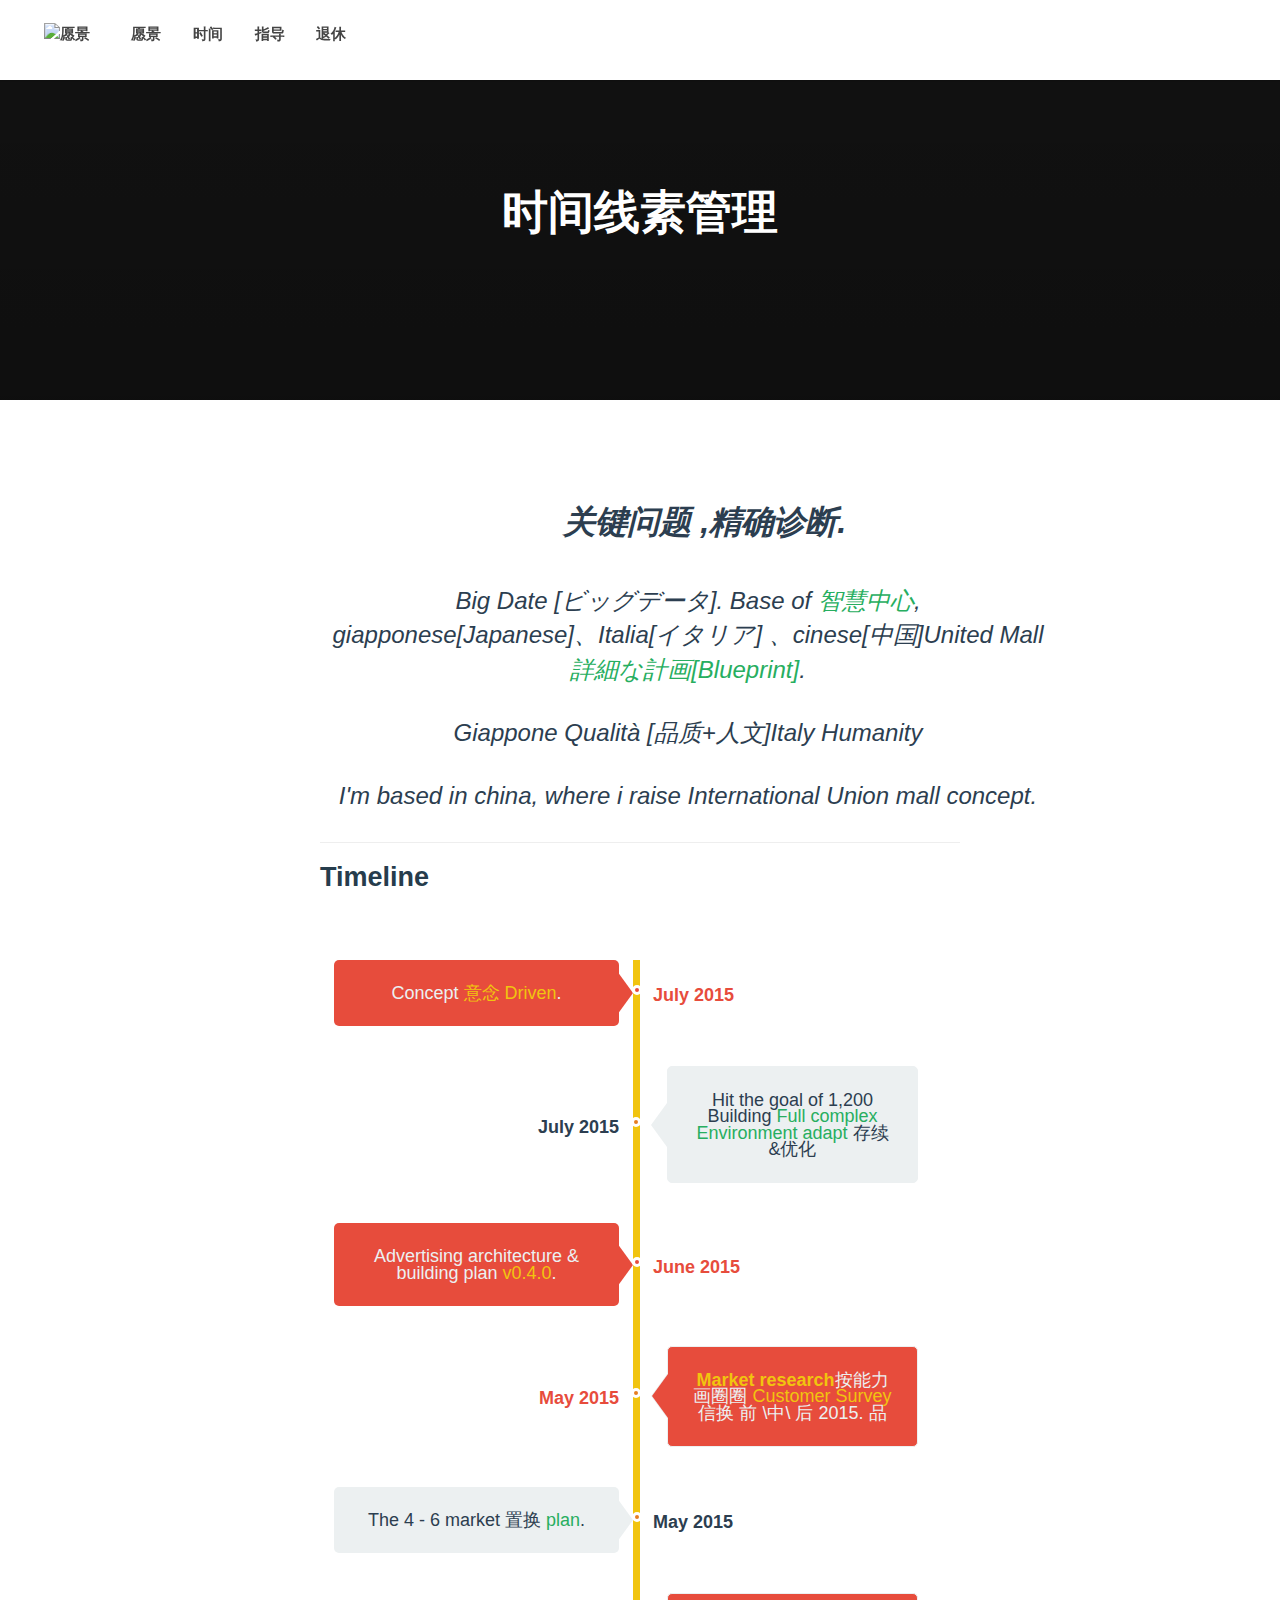
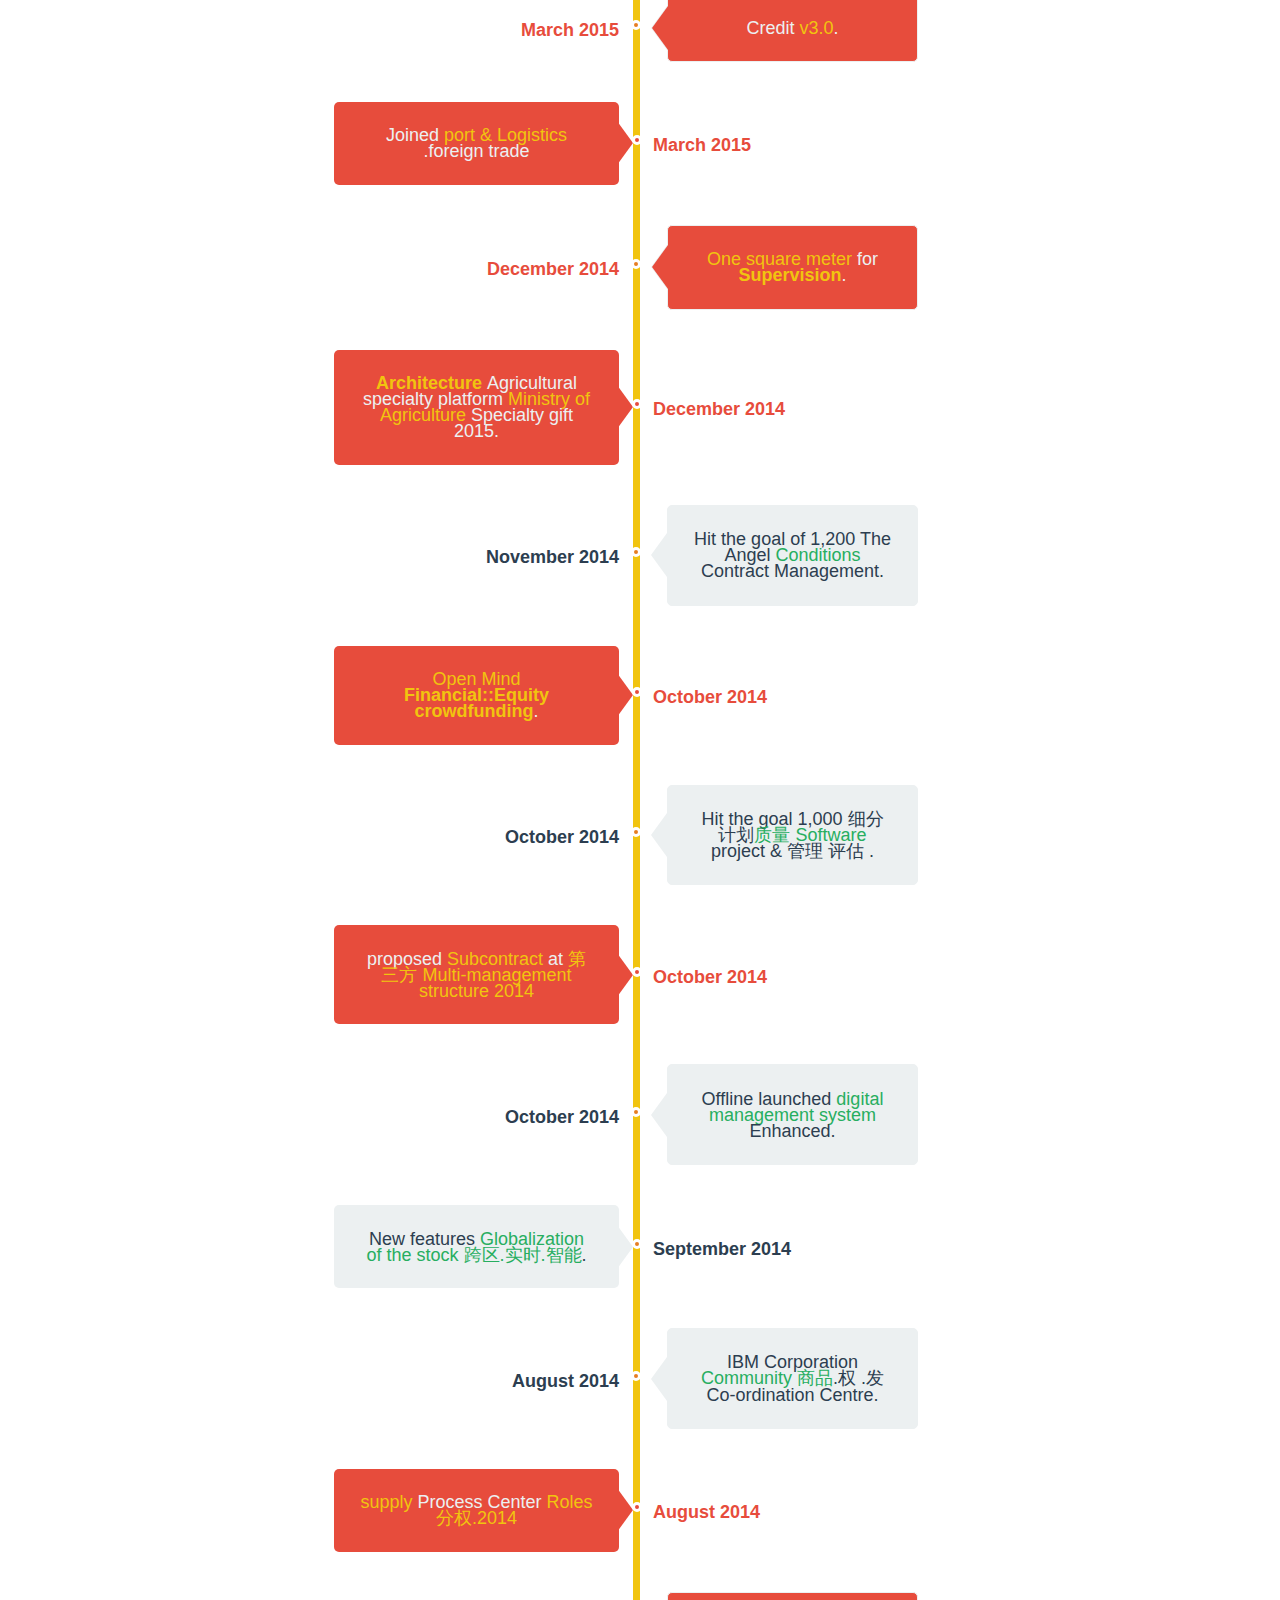
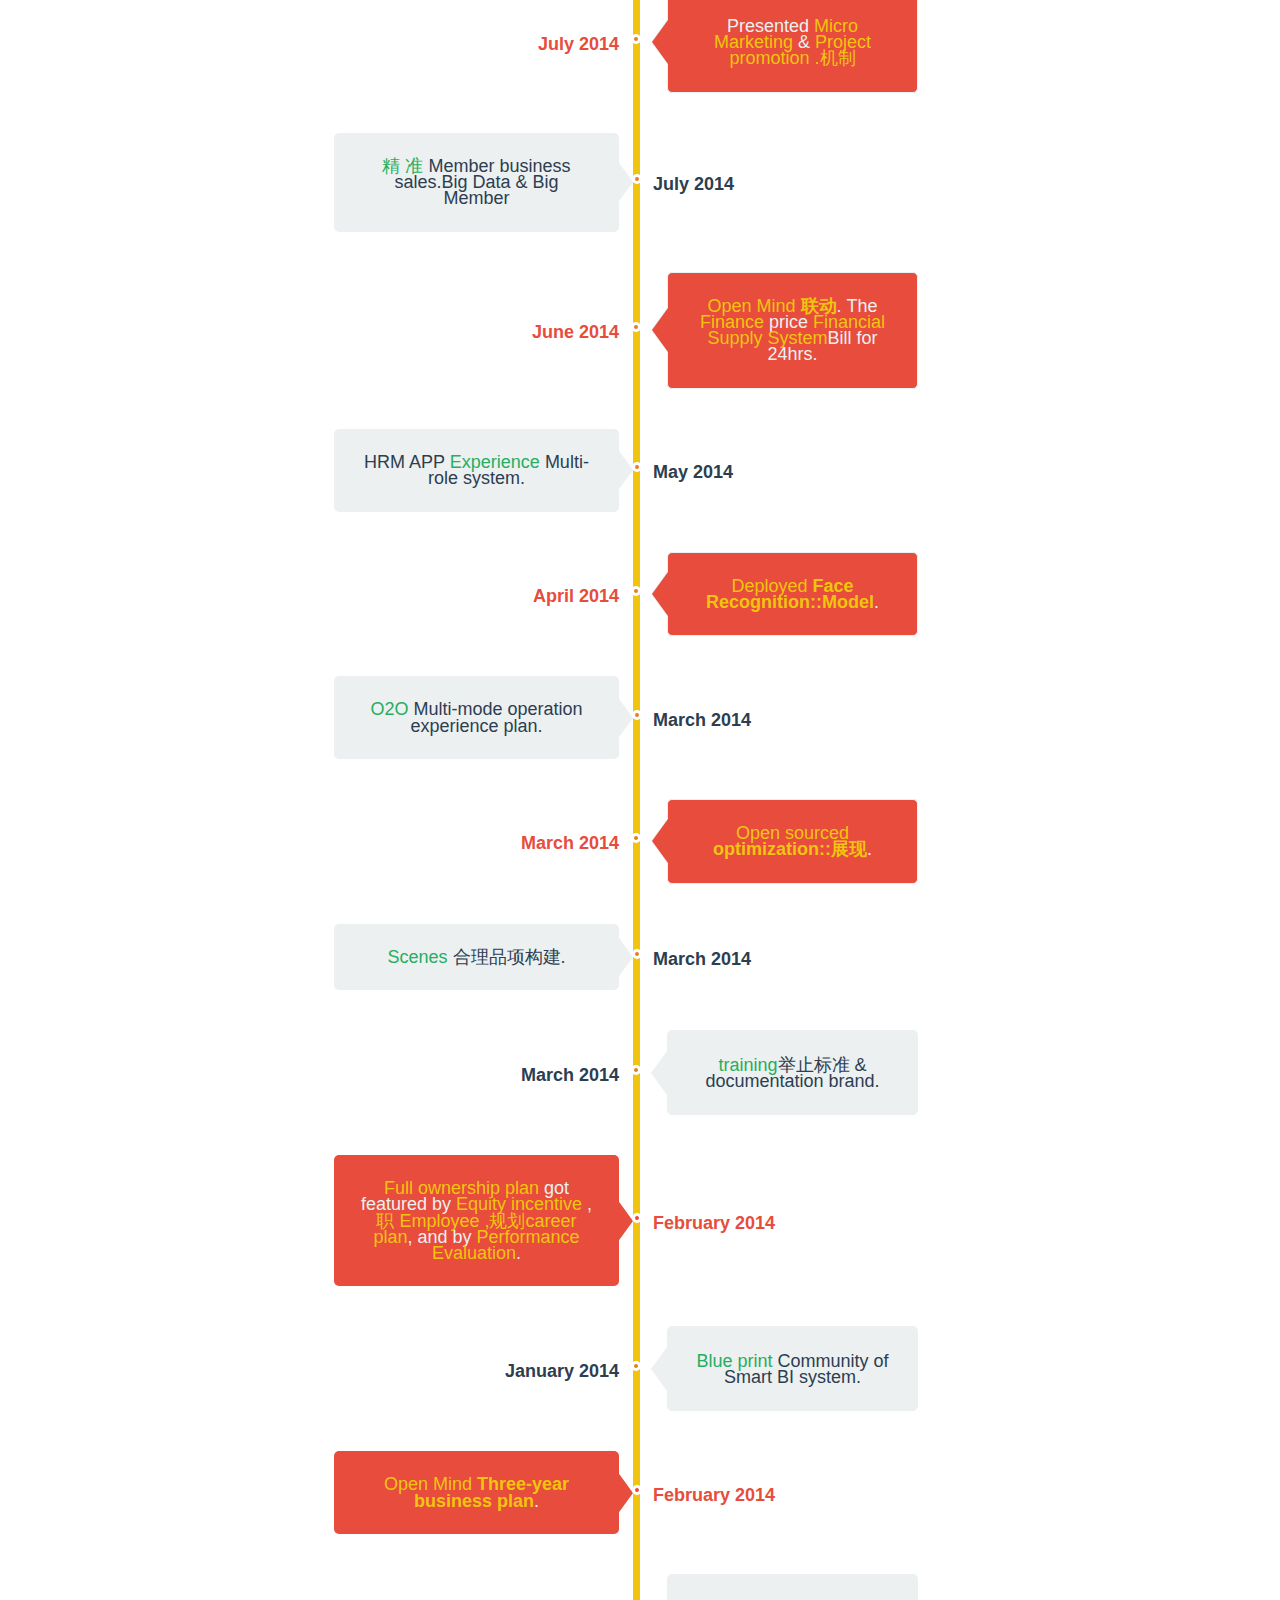
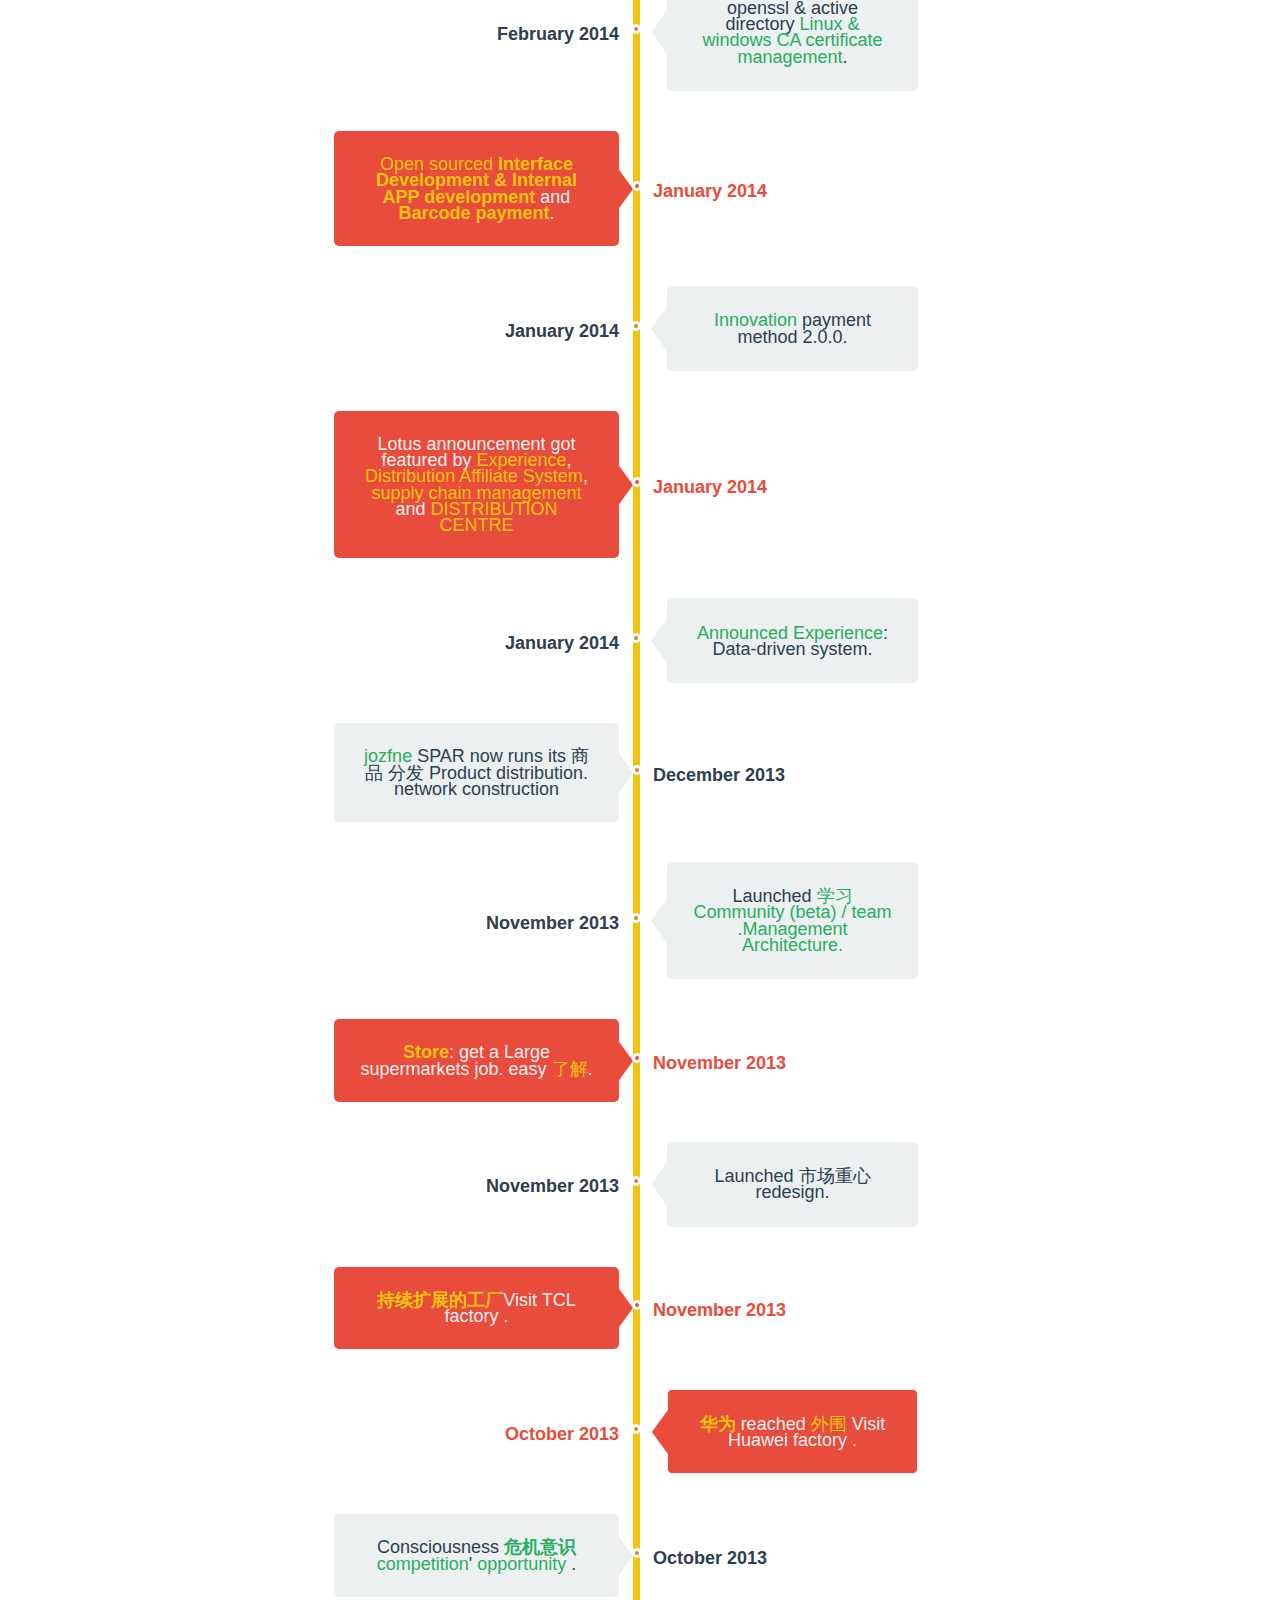
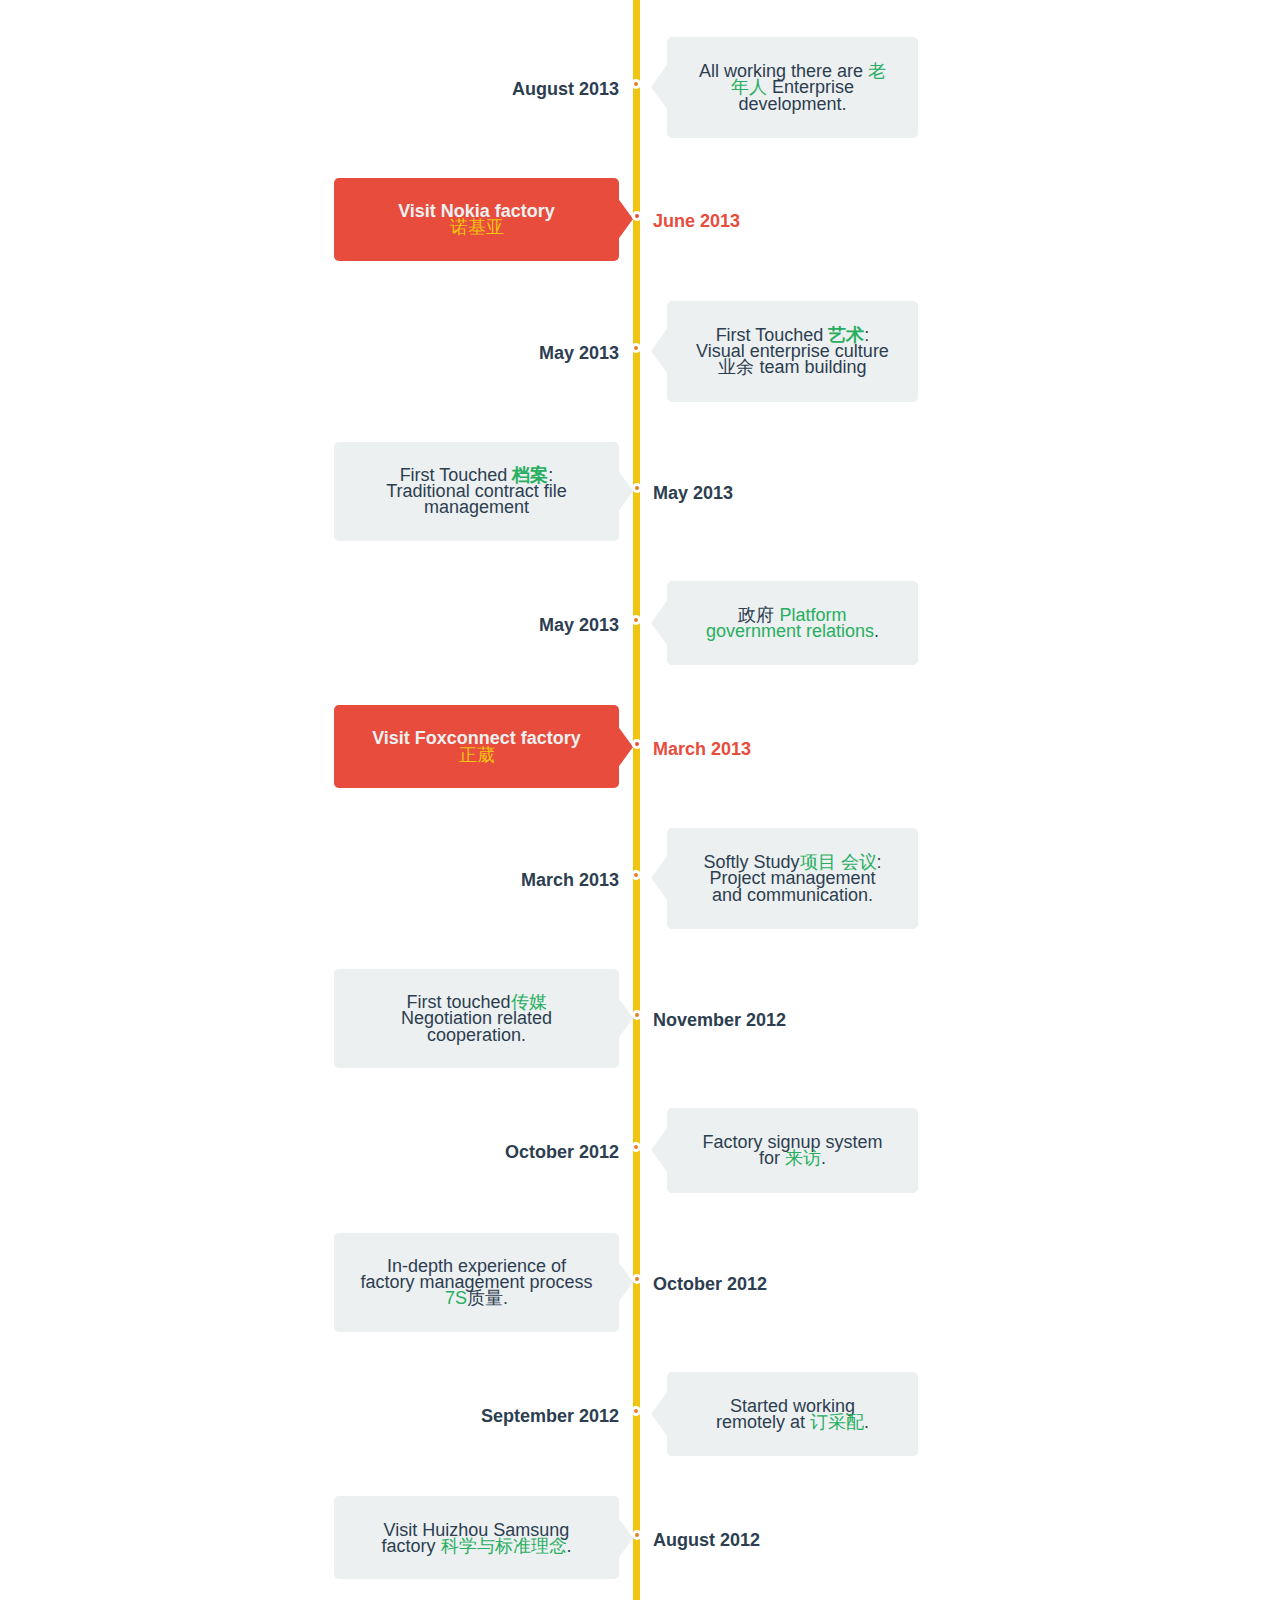
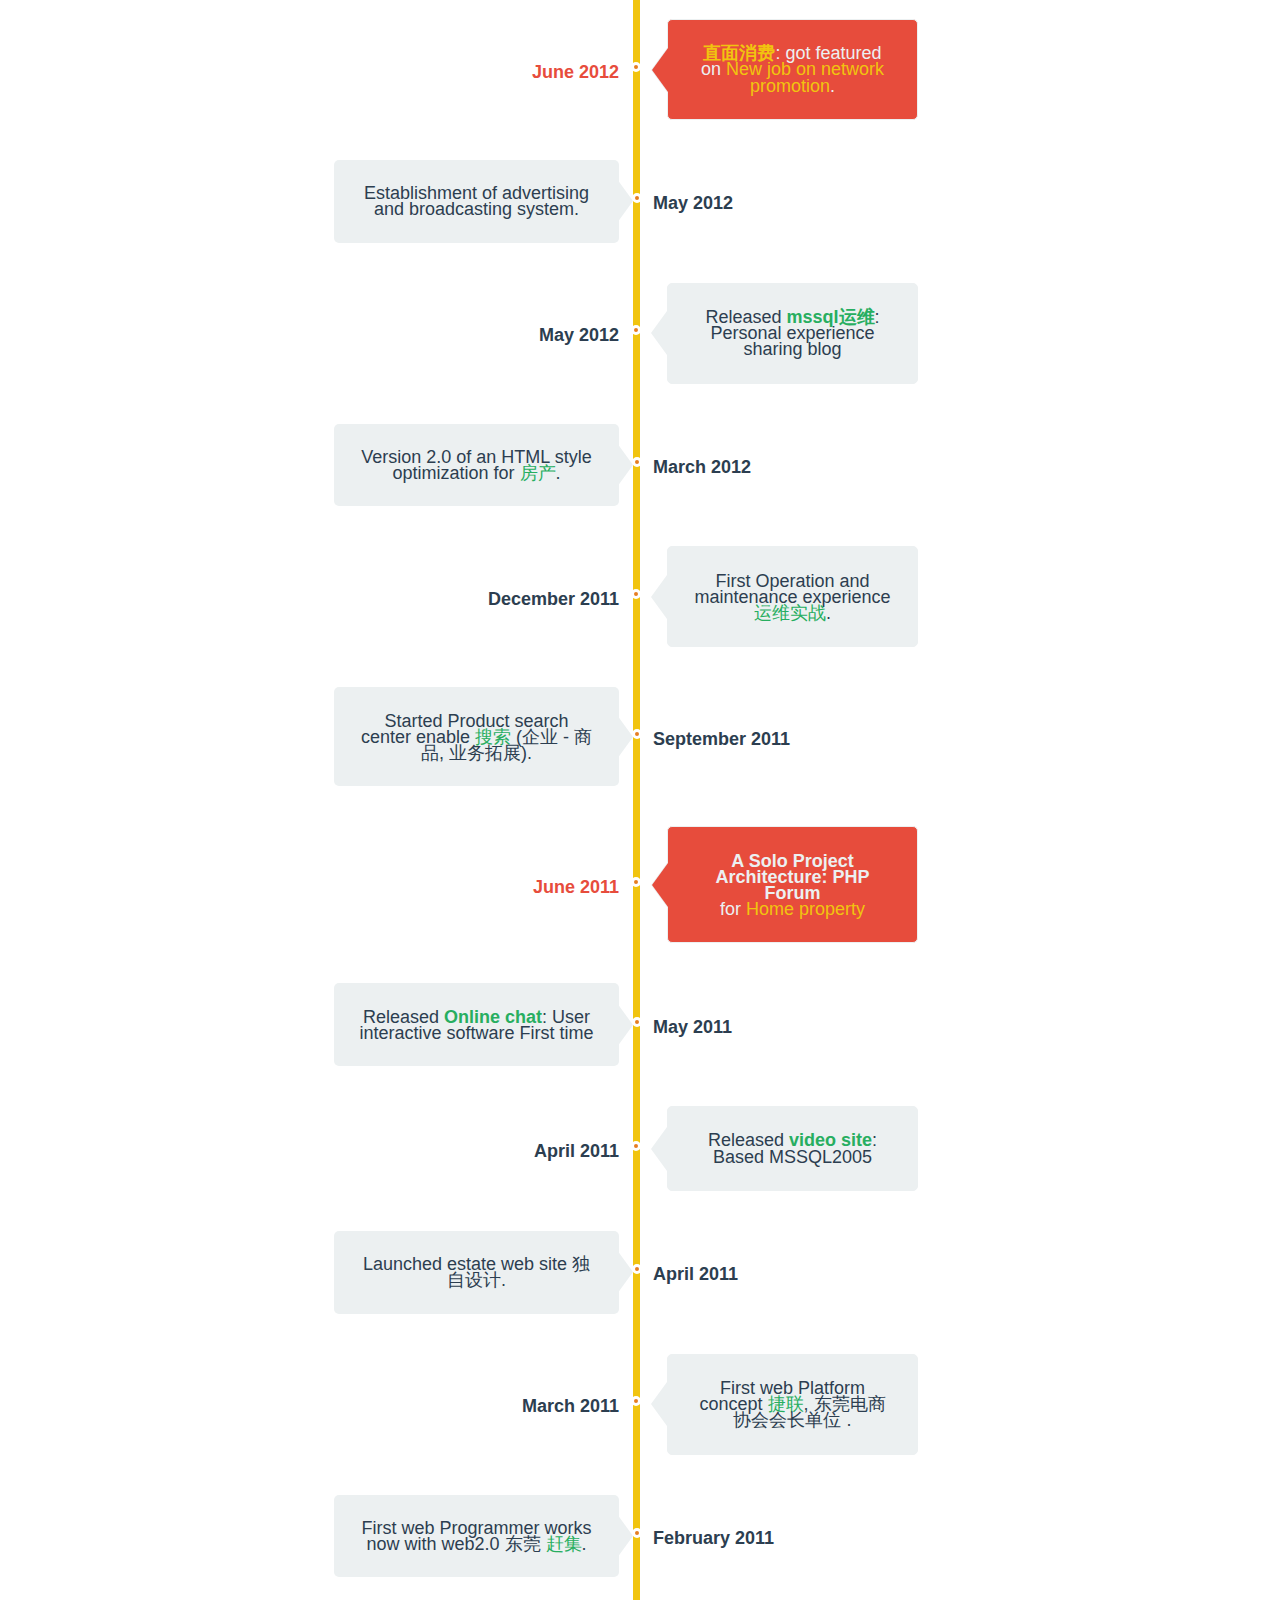
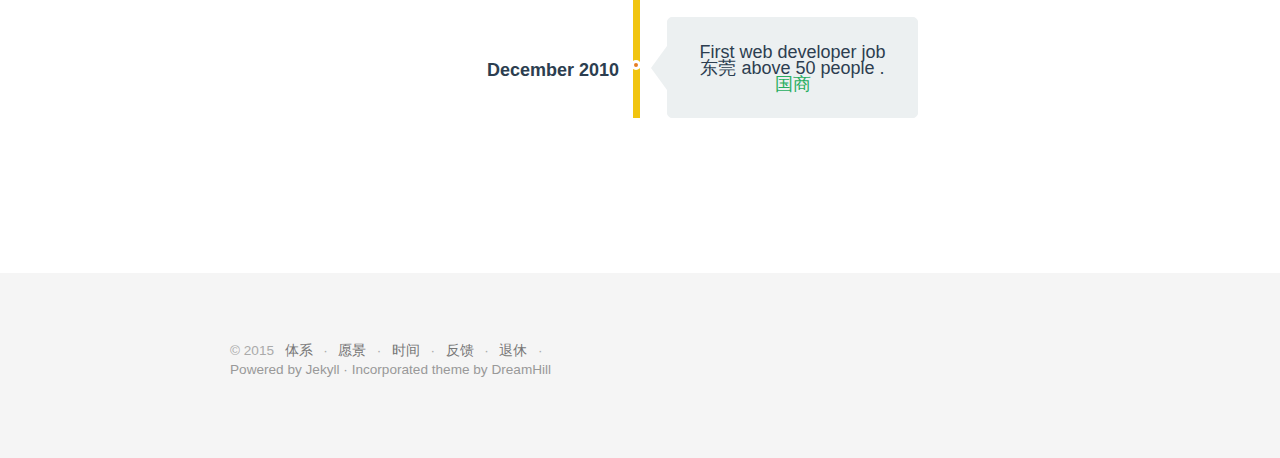
==== about.html @ 22d11c9f "Update about.html" ====
<!DOCTYPE html>
<html>
<head>
<meta http-equiv="content-type" content="text/html; charset=utf-8">
<meta name="viewport" content="width=device-width, initial-scale=1.0">
<title>时间&mdash;优务</title>

<link rel="stylesheet" href="/stylesheets/main.css">
<link rel="shortcut icon" href="/favicon.ico" type="image/x-icon" />
<link rel="apple-touch-icon" href="http://dreamhill.github.io/Public/remoteimg/logo.jpg"/>
<link href="http://dreamhill.github.io" rel="alternate" title="dreamhill" type="application/atom+xml" />
<meta name="title" content="About ">
<link rel="canonical" href="http://dreamyun.com/about.html">


<meta property="og:title" content="时间管理"/>
<meta property="og:url" content="http://dreamyun.com/about.html"/>


<meta property="og:site_name" content="dreamyun.com">


<meta name="description" content="systemes website">
<meta name="keywords" content="systemes,programmer,developer,rome,italy,ruby,javascript,go,golang,redis,oop,tdd,bdd,unix,open source">
<meta name="author" content="systemes">
</head>
<body>

<section class="site-nav">
  <header>
    <nav id="navigation">
      <a class="brand" href="/">
        <img src="http://dreamhill.github.io/Public/remoteimg/Netscape.jpg" alt="愿景">
      </a>
      <a href="/" class="home">愿景</a>
      
      <a href="/about.html">时间</a>
      <a href="/archive.html" class="home">指导</a>
      <a href="https://Dreamhill.github.io" class="退休" target="_blank">退休</a>
    </nav>
    
  </header>
</section>

<div class="blog-cover" style="background-image:url(http://dreamhill.github.io/Public/remoteimg/powertime.jpg);">
  <section>
    <div class="container">
      <h1>时间线素管理</h1>
    </div>
  </section>
</div>

<article class="container">
  <section class="index about">
    <blockquote>关键问题 ,精确诊断.</blockquote>
    <blockquote>
      Big Date [ビッグデータ]. Base of <a href="#" target="_blank">智慧中心</a>, giapponese[Japanese]、Italia[イタリア] 、cinese[中国]United Mall<a href="#" target="_blank">
詳細な計画[Blueprint]</a>.
    </blockquote>
    <blockquote class="tilde">Giappone Qualità [品质+人文]Italy Humanity</blockquote>
    <blockquote>I'm based in china, where i raise International Union mall concept.</blockquote>
    <hr />

    <h2>Timeline</h2>
    <div class="content">
      <ul class="timeline">
        <li class="relevant">
          <p>
             Concept  <a href="#"> 意念 Driven</a>.
          </p>
          <span>July 2015</span>
        </li>
        <li>
          <p>
            Hit the goal of 1,200 Building <a href="#">Full complex Environment adapt</a> 存续&优化
          </p>
          <span>July 2015</span>
        </li>
        <li class="relevant">
          <p>
            Advertising architecture & building plan <a href="#">v0.4.0</a>.
          </p>
          <span>June 2015</span>
        </li>
        <li class="relevant">
          <p>
            <strong><a href="#" target="_blank">Market research</a></strong>按能力画圈圈 <a href="#">Customer Survey</a> 信换 前 \中\ 后 2015. 品
          </p>
          <span>May 2015</span>
        </li>
        <li>
          <p>
            The 4 - 6 market 置换 <a href="#">plan</a>.
          </p>
          <span>May 2015</span>
        </li>
        <li class="relevant">
          <p>
            Credit <a href="#">v3.0</a>.
          </p>
          <span>March 2015</span>
        </li>
        <li class="relevant">
          <p>
            Joined <a href="#">port & Logistics</a> .foreign trade
          </p>
          <span>March 2015</span>
        </li>
        <li class="relevant">
          <p>
            <a href="#">One square meter</a> for <strong><a href="#" target="_blank">Supervision</a></strong>.
          </p>
          <span>December 2014</span>
        </li>
        <li class="relevant">
          <p>
            <strong><a href="#" target="_blank">Architecture
</a></strong> Agricultural specialty platform <a href="#">Ministry of Agriculture</a> Specialty  gift 2015.
          </p>
          <span>December 2014</span>
        </li>
        <li>
          <p>Hit the goal of 1,200 The Angel <a href="#" target="_blank">Conditions</a>  Contract Management.</p>
          <span>November 2014</span>
        </li>
        <li class="relevant">
          <p>
            <a href="#">Open Mind</a> <strong><a href="#" target="_blank">Financial::Equity crowdfunding</a></strong>.
          </p>
          <span>October 2014</span>
        </li>
        <li>
          <p>Hit the goal 1,000 细分计划<a href="#" target="_blank">质量 Software</a> project & 管理 评估 .</p>
          <span>October 2014</span>
        </li>
        <li class="relevant">
          <p>proposed <a href="#" target="_blank">Subcontract</a> at <a href="#" target="_blank">第三方 Multi-management structure 2014</a></p>
          <span>October 2014</span>
        </li>
        <li>
          <p>Offline launched <a href="#" target="_blank">digital management system</a> Enhanced.</p>
          <span>October 2014</span>
        </li>
        <li>
          <p>New features <a href="#" target="_blank">Globalization of the stock 跨区.实时.智能</a>.</p>
          <span>September 2014</span>
        </li>
        <li>
          <p>IBM Corporation <a href="#" target="_blank"> Community 商品</a>.权 .发 Co-ordination Centre.</p>
          <span>August 2014</span>
        </li>
        <li class="relevant">
          <p><a href="#" target="_blank">supply</a> Process Center <a href="#" target="_blank">Roles 分权.2014</a></p>
          <span>August 2014</span>
        </li>
        <li class="relevant">
          <p>Presented <a href="#" target="_blank">Micro Marketing</a> & <a href="#" target="_blank">Project promotion .机制</a></p>
          <span>July 2014</span>
        </li>
        <li>
          <p><a href="#" target="_blank">精  准</a> Member business sales.Big Data & Big Member</p>
          <span>July 2014</span>
        </li>
        <li class="relevant">
          <p>
            <a href="#">Open Mind</a> <strong><a href="#" target="_blank">联动</a></strong>.
            The <a href="#" target="_blank">Finance</a> price <a href="#" target="_blank">Financial Supply System</a>Bill for 24hrs.
          </p>
          <span>June 2014</span>
        </li>
        <li>
          <p>HRM APP <a href="#" target="_blank">Experience</a> Multi-role system.</p>
          <span>May 2014</span>
        </li>
        <li class="relevant">
          <p><a href="#">Deployed</a> <strong><a href="#" target="_blank">Face Recognition::Model</a></strong>.</p>
          <span>April 2014</span>
        </li>
        <li>
        <p><a href="#">O2O</a> Multi-mode operation experience plan.</p>
          <span>March 2014</span>
        </li>
        <li class="relevant">
          <p><a href="#">Open sourced</a> <strong><a href="#" target="_blank">optimization::展现</a></strong>.</p>
          <span>March 2014</span>
        </li>
        <li>
          <p><a href="#" target="_blank">Scenes</a> 合理品项构建.</p>
          <span>March 2014</span>
        </li>
        <li>
          <p><a href="#" target="_blank">training</a>举止标准 & documentation brand.</p>
          <span>March 2014</span>
        </li>
        <li class="relevant">
        <p><a href="#">Full ownership plan</a> got featured by <a href="#" target="_blank">Equity incentive </a>, <a href="#" target="_blank">职 Employee ,规划career plan</a>,
          and by <a href="#" target="_blank">Performance Evaluation</a>.</p>
          <span>February 2014</span>
        </li>
        <li>
          <p><a href="#" target="_blank">Blue print</a> Community of Smart BI system.</p>
          <span>January 2014</span>
        </li>
        <li class="relevant">
          <p><a href="#">Open Mind</a> <strong><a href="#" target="_blank">Three-year business plan</a></strong>.</p>
          <span>February 2014</span>
        </li>
        <li>
          <p> openssl & active directory <a href="#" target="_blank">Linux & windows CA certificate management</a>.</p>
          <span>February 2014</span>
        </li>
        <li class="relevant">
          <p><a href="#">Open sourced</a> <strong><a href="#" target="_blank">Interface Development & Internal APP development</a></strong> and <strong><a href="#" target="_blank">Barcode payment</a></strong>.</p>
          <span>January 2014</span>
        </li>
        <li>
          <p><a href="#" target="_blank">Innovation</a> payment method 2.0.0.</p>
          <span>January 2014</span>
        </li>
        <li class="relevant">
          <p>Lotus announcement got featured by <a href="#" target="_blank">Experience</a>, <a href="#" target="_blank">Distribution Affiliate System</a>,
          <a href="#" target="_blank">supply chain management</a> and <a href="#" target="_blank">DISTRIBUTION CENTRE</a></p>
          <span>January 2014</span>
        </li>
        <li>
          <p><a href="#">Announced</a> <a href="#" target="_blank">Experience</a>: Data-driven system.</p>
          <span>January 2014</span>
        </li>
        <li>
          <p><a href="#" target="_blank">jozfne</a> SPAR now runs its 商品 分发 Product distribution. network construction</p>
          <span>December 2013</span>
        </li>
        <li>
          <p>Launched <a href="# target="_blank">学习 Community (beta) / team .Management Architecture.</a></p>
          <span>November 2013</span>
        </li>
        <li class="relevant">
          <p><strong><a href="#" target="_blank">Store</a></strong>: get a  Large supermarkets job. easy <a href="www.jiarong.cn" target="_blank">了解</a>.</p>
          <span>November 2013</span>
        </li>
        <li>
          <p>Launched 市场重心</a> redesign.</p>
          <span>November 2013</span>
        </li>
        <li class="relevant">
          <p><strong><a href="https://www.tcl.com" target="_blank">持续扩展的工厂</a></strong>Visit TCL factory .</p>
          <span>November 2013</span>
        </li>
        <li class="relevant">
          <p><strong><a href="#" target="_blank">华为</a></strong> reached <a href="#" target="_blank">外围</a> Visit Huawei factory .</p>
          <span>October 2013</span>
        </li>
        <li>
          <p>Consciousness  <strong><a href="#" target="_blank">危机意识</a></strong> <a href="#" target="_blank">competition</a>' <a href="#" target="_blank">opportunity </a>.</p>
          <span>October 2013</span>
        </li>
        <li>
          <p>All working there are  <a href="#" target="_blank">老年人</a> Enterprise development.</p>
          <span>August 2013</span>
        </li>
        <li class="relevant">
           <p><strong>Visit Nokia factory</strong><br />
              <a href="#">诺基亚</a>
          </p>
          <span>June 2013</span>
        </li>
        <li>
          <p>First Touched  <strong><a href="#" target="_blank">艺术</a></strong>:
          Visual enterprise culture 业余 team building
          </p>
          <span>May 2013</span>
        </li>
        <li>
          <p>First Touched <strong><a href="#" target="_blank">档案</a></strong>:
          Traditional contract file management 
          </p>
          <span>May 2013</span>
        </li>
        <li>
          <p>政府 <a href="#" target="_blank">Platform</a> <a href="#" target="_blank"> government relations</a>.</p>
          <span>May 2013</span>
        </li>
        <li class="relevant">
           <p><strong>Visit Foxconnect factory </strong><br />
              <a href="#">正葳</a>
          </p>
          <span>March 2013</span>
        </li>
        <li>
          <p>Softly Study<a href="#" target="_blank">项目</a> <a href="#" target="_blank">会议</a>: Project management and communication.</p>
          <span>March 2013</span>
        </li>
        <li>
            <p>First touched<a href="http://www.focusmedia.cn/" target="_blank">传媒</a> Negotiation related cooperation.</p>
          <span>November 2012</span>
        </li>
        <li>
          <p>Factory signup system for <a href="#" target="_blank">来访</a>.</p>
          <span>October 2012</span>
        </li>
        <li>
          <p>In-depth experience of factory management process <a href="#">7S</a>质量.</p>
          <span>October 2012</span>
        </li>
        <li>
          <p>Started working remotely at <a href="#" target="_blank">订采配</a>.</p>
          <span>September 2012</span>
        </li>
        <li>
          <p>Visit Huizhou Samsung factory <a href="#" target="_blank">科学与标准理念</a>.</p>
          <span>August 2012</span>
        </li>
        <li class="relevant">
          <p><strong><a href="#" target="_blank">直面消费</a></strong>: got featured on <a href="#" target="_blank">New job on network promotion</a>.</p>
          <span>June 2012</span>
        </li>
        <li>
          <p>Establishment of advertising and broadcasting system.</p>
          <span>May 2012</span>
        </li>
        <li>
          <p>Released <strong><a href="http://www.cnblogs.com/xred/archive/2012/03.html" target="_blank">mssql运维</a></strong>:
          Personal experience sharing blog
          </p>
          <span>May 2012</span>
        </li>
        <li>
          <p>Version 2.0 of an HTML style optimization for <a href="#" target="_blank">房产</a>.</p>
          <span>March 2012</span>
        </li>
        <li>
          <p>First Operation and maintenance experience <a href="#" target="_blank">运维实战</a>.</p>
          <span>December 2011</span>
        </li>
        <li>
          <p>Started Product search center enable  <a href="#" target="_blank">搜索</a> (企业 &dash; 商品, 业务拓展).</p>
          <span>September 2011</span>
        </li>
        <li class="relevant">
           <p><strong>A Solo Project Architecture: PHP Forum</strong><br />
           for <a href="#">Home property</a>
          </p>
          <span>June 2011</span>
        </li>
        <li>
          <p>Released <strong><a href="#" target="_blank">Online chat</a></strong>:
          User interactive software First time
          </p>
          <span>May 2011</span>
        </li>
        <li>
          <p>Released <strong><a href="#" target="_blank">video site</a></strong>:
          Based MSSQL2005
          </p>
          <span>April 2011</span>
        </li>
        <li>
          <p>Launched estate web site 独自设计.</p>
          <span>April 2011</span>
        </li>
        <li>
          <p>First web Platform concept <a href="https://dginfo.com" target="_blank">捷联</a>, 东莞电商协会会长单位 .</p>
          <span>March 2011</span>
        </li>
        <li>
          <p>First web Programmer works now with web2.0 东莞 <a href="#">赶集</a>.</p>
          <span>February 2011</span>
        </li>
        <li>
          <p>First web developer job  东莞 above 50 people .<a href="#">国商</a></p>
          <span>December 2010</span>
        </li>

      </ul>
    </div>
  </section>
</article>


<footer class="site-footer">
  <div class="container">
    &copy; 2015 

    <nav>
      <a href="http://dreamyun.com/">体系</a> &middot;
      <a href="/">愿景</a> &middot;
      
      <a href="/about.html">时间</a> &middot; 
      <a href="/archive.html" class="home">反馈</a> &middot;
      <a href="https://Dreamhill.github.io" class="退休" target="_blank">退休</a> &middot;
    </nav>

    <nav class="social">

    </nav>
    <p>Powered by <a href="http://jekyllrb.com">Jekyll</a> &middot; Incorporated theme by <a href="https://Dreamhill.github.io">DreamHill</a></p>
  </div>
</footer>

<script src="/javascripts/main.js"></script>

</body>
</html>
---- stylesheets/main.css ----
blockquote:before,blockquote:after{content:none}.about blockquote{text-align:center;font-style:italic}.about blockquote:first-child{font-size:1.8em;font-weight:900}article,aside,details,figcaption,figure,footer,header,hgroup,main,nav,section,summary{display:block}audio,canvas,video{display:inline-block}audio:not([controls]){display:none;height:0}[hidden]{display:none}html{font-family:sans-serif;-webkit-text-size-adjust:100%;-ms-text-size-adjust:100%}body{margin:0}a:focus{outline:thin dotted}a:active,a:hover{outline:0}h1{font-size:2em;margin:0.67em 0}abbr[title]{border-bottom:1px dotted}b,strong{font-weight:bold}dfn{font-style:italic}hr{-moz-box-sizing:content-box;box-sizing:content-box;height:0}mark{background:#ff0;color:#000}code,kbd,pre,samp{font-family:monospace, serif;font-size:1em}pre{white-space:pre-wrap}q{quotes:"\201C" "\201D" "\2018" "\2019"}small{font-size:80%}sub,sup{font-size:75%;line-height:0;position:relative;vertical-align:baseline}sup{top:-0.5em}sub{bottom:-0.25em}img{border:0}svg:not(:root){overflow:hidden}figure{margin:0}fieldset{border:1px solid #c0c0c0;margin:0 2px;padding:0.35em 0.625em 0.75em}legend{border:0;padding:0}button,input,select,textarea{font-family:inherit;font-size:100%;margin:0}button,input{line-height:normal}button,select{text-transform:none}button,html input[type="button"],input[type="reset"],input[type="submit"]{-webkit-appearance:button;cursor:pointer}button[disabled],html input[disabled]{cursor:default}input[type="checkbox"],input[type="radio"]{box-sizing:border-box;padding:0}input[type="search"]{-webkit-appearance:textfield;-moz-box-sizing:content-box;-webkit-box-sizing:content-box;box-sizing:content-box}input[type="search"]::-webkit-search-cancel-button,input[type="search"]::-webkit-search-decoration{-webkit-appearance:none}button::-moz-focus-inner,input::-moz-focus-inner{border:0;padding:0}textarea{overflow:auto;vertical-align:top}table{border-collapse:collapse;border-spacing:0}*,*:before,*:after{-webkit-box-sizing:border-box;-moz-box-sizing:border-box;box-sizing:border-box}html{font-size:62.5%;-webkit-tap-highlight-color:transparent}body{font-family:"Helvetica Neue", Helvetica, Arial, sans-serif;font-size:14px;line-height:1.428571429;color:#333333;background-color:#ffffff}input,button,select,textarea{font-family:inherit;font-size:inherit;line-height:inherit}button,input,select[multiple],textarea{background-image:none}a{color:#428bca;text-decoration:none}a:hover,a:focus{color:#2a6496;text-decoration:underline}a:focus{outline:thin dotted #333;outline:5px auto -webkit-focus-ring-color;outline-offset:-2px}img{vertical-align:middle}.img-responsive{display:block;max-width:100%;height:auto}.img-rounded{border-radius:6px}.img-thumbnail{padding:4px;line-height:1.428571429;background-color:#ffffff;border:1px solid #dddddd;border-radius:4px;-webkit-transition:all 0.2s ease-in-out;transition:all 0.2s ease-in-out;display:inline-block;max-width:100%;height:auto}.img-circle{border-radius:50%}hr{margin-top:20px;margin-bottom:20px;border:0;border-top:1px solid #eeeeee}.sr-only{position:absolute;width:1px;height:1px;margin:-1px;padding:0;overflow:hidden;clip:rect(0 0 0 0);border:0}@media print{*{text-shadow:none !important;color:#000 !important;background:transparent !important;box-shadow:none !important}a,a:visited{text-decoration:underline}a[href]:after{content:" (" attr(href) ")"}abbr[title]:after{content:" (" attr(title) ")"}.ir a:after,a[href^="javascript:"]:after,a[href^="#"]:after{content:""}pre,blockquote{border:1px solid #999;page-break-inside:avoid}thead{display:table-header-group}tr,img{page-break-inside:avoid}img{max-width:100% !important}@page{margin:2cm .5cm}p,h2,h3{orphans:3;widows:3}h2,h3{page-break-after:avoid}.navbar{display:none}.table td,.table th{background-color:#fff !important}.btn>.caret,.dropup>.btn>.caret{border-top-color:#000 !important}.label{border:1px solid #000}.table{border-collapse:collapse !important}.table-bordered th,.table-bordered td{border:1px solid #ddd !important}}p{margin:0 0 10px}.lead{margin-bottom:20px;font-size:16.099999999999998px;font-weight:200;line-height:1.4}@media (min-width: 768px){.lead{font-size:21px}}small{font-size:85%}cite{font-style:normal}.text-muted{color:#999999}.text-primary{color:#428bca}.text-warning{color:#c09853}.text-danger{color:#b94a48}.text-success{color:#468847}.text-info{color:#3a87ad}.text-left{text-align:left}.text-right{text-align:right}.text-center{text-align:center}h1,h2,h3,h4,h5,h6,.h1,.h2,.h3,.h4,.h5,.h6{font-family:"Helvetica Neue", Helvetica, Arial, sans-serif;font-weight:500;line-height:1.1}h1 small,h2 small,h3 small,h4 small,h5 small,h6 small,.h1 small,.h2 small,.h3 small,.h4 small,.h5 small,.h6 small{font-weight:normal;line-height:1;color:#999999}h1,h2,h3{margin-top:20px;margin-bottom:10px}h4,h5,h6{margin-top:10px;margin-bottom:10px}h1,.h1{font-size:36px}h2,.h2{font-size:30px}h3,.h3{font-size:24px}h4,.h4{font-size:18px}h5,.h5{font-size:14px}h6,.h6{font-size:12px}h1 small,.h1 small{font-size:24px}h2 small,.h2 small{font-size:18px}h3 small,.h3 small,h4 small,.h4 small{font-size:14px}.page-header{padding-bottom:9px;margin:40px 0 20px;border-bottom:1px solid #eeeeee}ul,ol{margin-top:0;margin-bottom:10px}ul ul,ol ul,ul ol,ol ol{margin-bottom:0}.list-unstyled{padding-left:0;list-style:none}.list-inline{padding-left:0;list-style:none}.list-inline>li{display:inline-block;padding-left:5px;padding-right:5px}dl{margin-bottom:20px}dt,dd{line-height:1.428571429}dt{font-weight:bold}dd{margin-left:0}@media (min-width: 768px){.dl-horizontal dt{float:left;width:160px;clear:left;text-align:right;overflow:hidden;text-overflow:ellipsis;white-space:nowrap}.dl-horizontal dd{margin-left:180px}.dl-horizontal dd:before,.dl-horizontal dd:after{content:" ";display:table}.dl-horizontal dd:after{clear:both}}abbr[title],abbr[data-original-title]{cursor:help;border-bottom:1px dotted #999999}abbr.initialism{font-size:90%;text-transform:uppercase}blockquote{padding:10px 20px;margin:0 0 20px;border-left:5px solid #eeeeee}blockquote p{font-size:17.5px;font-weight:300;line-height:1.25}blockquote p:last-child{margin-bottom:0}blockquote small{display:block;line-height:1.428571429;color:#999999}blockquote small:before{content:'\2014 \00A0'}blockquote.pull-right{padding-right:15px;padding-left:0;border-right:5px solid #eeeeee;border-left:0}blockquote.pull-right p,blockquote.pull-right small{text-align:right}blockquote.pull-right small:before{content:''}blockquote.pull-right small:after{content:'\00A0 \2014'}q:before,q:after,blockquote:before,blockquote:after{content:""}address{display:block;margin-bottom:20px;font-style:normal;line-height:1.428571429}code,pre{font-family:Monaco, Menlo, Consolas, "Courier New", monospace}code{padding:2px 4px;font-size:90%;color:#c7254e;background-color:#f9f2f4;white-space:nowrap;border-radius:4px}pre{display:block;padding:9.5px;margin:0 0 10px;font-size:13px;line-height:1.428571429;word-break:break-all;word-wrap:break-word;color:#333333;background-color:#f5f5f5;border:1px solid #cccccc;border-radius:4px}pre.prettyprint{margin-bottom:20px}pre code{padding:0;font-size:inherit;color:inherit;white-space:pre-wrap;background-color:transparent;border:0}.pre-scrollable{max-height:340px;overflow-y:scroll}table{max-width:100%;background-color:transparent}th{text-align:left}.table{width:100%;margin-bottom:20px}.table thead>tr>th,.table tbody>tr>th,.table tfoot>tr>th,.table thead>tr>td,.table tbody>tr>td,.table tfoot>tr>td{padding:8px;line-height:1.428571429;vertical-align:top;border-top:1px solid #dddddd}.table thead>tr>th{vertical-align:bottom;border-bottom:2px solid #dddddd}.table caption+thead tr:first-child th,.table colgroup+thead tr:first-child th,.table thead:first-child tr:first-child th,.table caption+thead tr:first-child td,.table colgroup+thead tr:first-child td,.table thead:first-child tr:first-child td{border-top:0}.table tbody+tbody{border-top:2px solid #dddddd}.table .table{background-color:#ffffff}.table-condensed thead>tr>th,.table-condensed tbody>tr>th,.table-condensed tfoot>tr>th,.table-condensed thead>tr>td,.table-condensed tbody>tr>td,.table-condensed tfoot>tr>td{padding:5px}.table-bordered{border:1px solid #dddddd}.table-bordered>thead>tr>th,.table-bordered>tbody>tr>th,.table-bordered>tfoot>tr>th,.table-bordered>thead>tr>td,.table-bordered>tbody>tr>td,.table-bordered>tfoot>tr>td{border:1px solid #dddddd}.table-bordered>thead>tr>th,.table-bordered>thead>tr>td{border-bottom-width:2px}.table-striped>tbody>tr:nth-child(odd)>td,.table-striped>tbody>tr:nth-child(odd)>th{background-color:#f9f9f9}.table-hover>tbody>tr:hover>td,.table-hover>tbody>tr:hover>th{background-color:#f5f5f5}table col[class*="col-"]{float:none;display:table-column}table td[class*="col-"],table th[class*="col-"]{float:none;display:table-cell}.table>thead>tr>td.active,.table>tbody>tr>td.active,.table>tfoot>tr>td.active,.table>thead>tr>th.active,.table>tbody>tr>th.active,.table>tfoot>tr>th.active,.table>thead>tr.active>td,.table>tbody>tr.active>td,.table>tfoot>tr.active>td,.table>thead>tr.active>th,.table>tbody>tr.active>th,.table>tfoot>tr.active>th{background-color:#f5f5f5}.table>thead>tr>td.success,.table>tbody>tr>td.success,.table>tfoot>tr>td.success,.table>thead>tr>th.success,.table>tbody>tr>th.success,.table>tfoot>tr>th.success,.table>thead>tr.success>td,.table>tbody>tr.success>td,.table>tfoot>tr.success>td,.table>thead>tr.success>th,.table>tbody>tr.success>th,.table>tfoot>tr.success>th{background-color:#dff0d8;border-color:#d6e9c6}.table-hover>tbody>tr>td.success:hover,.table-hover>tbody>tr>th.success:hover,.table-hover>tbody>tr.success:hover>td{background-color:#d0e9c6;border-color:#c9e2b3}.table>thead>tr>td.danger,.table>tbody>tr>td.danger,.table>tfoot>tr>td.danger,.table>thead>tr>th.danger,.table>tbody>tr>th.danger,.table>tfoot>tr>th.danger,.table>thead>tr.danger>td,.table>tbody>tr.danger>td,.table>tfoot>tr.danger>td,.table>thead>tr.danger>th,.table>tbody>tr.danger>th,.table>tfoot>tr.danger>th{background-color:#f2dede;border-color:#eed3d7}.table-hover>tbody>tr>td.danger:hover,.table-hover>tbody>tr>th.danger:hover,.table-hover>tbody>tr.danger:hover>td{background-color:#ebcccc;border-color:#e6c1c7}.table>thead>tr>td.warning,.table>tbody>tr>td.warning,.table>tfoot>tr>td.warning,.table>thead>tr>th.warning,.table>tbody>tr>th.warning,.table>tfoot>tr>th.warning,.table>thead>tr.warning>td,.table>tbody>tr.warning>td,.table>tfoot>tr.warning>td,.table>thead>tr.warning>th,.table>tbody>tr.warning>th,.table>tfoot>tr.warning>th{background-color:#fcf8e3;border-color:#fbeed5}.table-hover>tbody>tr>td.warning:hover,.table-hover>tbody>tr>th.warning:hover,.table-hover>tbody>tr.warning:hover>td{background-color:#faf2cc;border-color:#f8e5be}@media (max-width: 768px){.table-responsive{width:100%;margin-bottom:15px;overflow-y:hidden;overflow-x:scroll;border:1px solid #dddddd}.table-responsive>.table{margin-bottom:0;background-color:#fff}.table-responsive>.table>thead>tr>th,.table-responsive>.table>tbody>tr>th,.table-responsive>.table>tfoot>tr>th,.table-responsive>.table>thead>tr>td,.table-responsive>.table>tbody>tr>td,.table-responsive>.table>tfoot>tr>td{white-space:nowrap}.table-responsive>.table-bordered{border:0}.table-responsive>.table-bordered>thead>tr>th:first-child,.table-responsive>.table-bordered>tbody>tr>th:first-child,.table-responsive>.table-bordered>tfoot>tr>th:first-child,.table-responsive>.table-bordered>thead>tr>td:first-child,.table-responsive>.table-bordered>tbody>tr>td:first-child,.table-responsive>.table-bordered>tfoot>tr>td:first-child{border-left:0}.table-responsive>.table-bordered>thead>tr>th:last-child,.table-responsive>.table-bordered>tbody>tr>th:last-child,.table-responsive>.table-bordered>tfoot>tr>th:last-child,.table-responsive>.table-bordered>thead>tr>td:last-child,.table-responsive>.table-bordered>tbody>tr>td:last-child,.table-responsive>.table-bordered>tfoot>tr>td:last-child{border-right:0}.table-responsive>.table-bordered>thead>tr:last-child>th,.table-responsive>.table-bordered>tbody>tr:last-child>th,.table-responsive>.table-bordered>tfoot>tr:last-child>th,.table-responsive>.table-bordered>thead>tr:last-child>td,.table-responsive>.table-bordered>tbody>tr:last-child>td,.table-responsive>.table-bordered>tfoot>tr:last-child>td{border-bottom:0}}fieldset{padding:0;margin:0;border:0}legend{display:block;width:100%;padding:0;margin-bottom:20px;font-size:21px;line-height:inherit;color:#333333;border:0;border-bottom:1px solid #e5e5e5}label{display:inline-block;margin-bottom:5px;font-weight:bold}input[type="search"]{-webkit-box-sizing:border-box;-moz-box-sizing:border-box;box-sizing:border-box}input[type="radio"],input[type="checkbox"]{margin:4px 0 0;margin-top:1px \9;line-height:normal}input[type="file"]{display:block}select[multiple],select[size]{height:auto}select optgroup{font-size:inherit;font-style:inherit;font-family:inherit}input[type="file"]:focus,input[type="radio"]:focus,input[type="checkbox"]:focus{outline:thin dotted #333;outline:5px auto -webkit-focus-ring-color;outline-offset:-2px}input[type="number"]::-webkit-outer-spin-button,input[type="number"]::-webkit-inner-spin-button{height:auto}.form-control:-moz-placeholder{color:#999999}.form-control::-moz-placeholder{color:#999999}.form-control:-ms-input-placeholder{color:#999999}.form-control::-webkit-input-placeholder{color:#999999}.form-control{display:block;width:100%;height:34px;padding:6px 12px;font-size:14px;line-height:1.428571429;color:#555555;vertical-align:middle;background-color:#ffffff;border:1px solid #cccccc;border-radius:4px;-webkit-box-shadow:inset 0 1px 1px rgba(0,0,0,0.075);box-shadow:inset 0 1px 1px rgba(0,0,0,0.075);-webkit-transition:border-color ease-in-out .15s, box-shadow ease-in-out .15s;transition:border-color ease-in-out .15s, box-shadow ease-in-out .15s}.form-control:focus{border-color:#66afe9;outline:0;-webkit-box-shadow:inset 0 1px 1px rgba(0,0,0,0.075),0 0 8px rgba(102,175,233,0.6);box-shadow:inset 0 1px 1px rgba(0,0,0,0.075),0 0 8px rgba(102,175,233,0.6)}.form-control[disabled],.form-control[readonly],fieldset[disabled] .form-control{cursor:not-allowed;background-color:#eeeeee}textarea.form-control{height:auto}.form-group{margin-bottom:15px}.radio,.checkbox{display:block;min-height:20px;margin-top:10px;margin-bottom:10px;padding-left:20px;vertical-align:middle}.radio label,.checkbox label{display:inline;margin-bottom:0;font-weight:normal;cursor:pointer}.radio input[type="radio"],.radio-inline input[type="radio"],.checkbox input[type="checkbox"],.checkbox-inline input[type="checkbox"]{float:left;margin-left:-20px}.radio+.radio,.checkbox+.checkbox{margin-top:-5px}.radio-inline,.checkbox-inline{display:inline-block;padding-left:20px;margin-bottom:0;vertical-align:middle;font-weight:normal;cursor:pointer}.radio-inline+.radio-inline,.checkbox-inline+.checkbox-inline{margin-top:0;margin-left:10px}input[type="radio"][disabled],input[type="checkbox"][disabled],.radio[disabled],.radio-inline[disabled],.checkbox[disabled],.checkbox-inline[disabled],fieldset[disabled] input[type="radio"],fieldset[disabled] input[type="checkbox"],fieldset[disabled] .radio,fieldset[disabled] .radio-inline,fieldset[disabled] .checkbox,fieldset[disabled] .checkbox-inline{cursor:not-allowed}.input-sm{height:30px;padding:5px 10px;font-size:12px;line-height:1.5;border-radius:3px}select.input-sm{height:30px;line-height:30px}textarea.input-sm{height:auto}.input-lg{height:45px;padding:10px 16px;font-size:18px;line-height:1.33;border-radius:6px}select.input-lg{height:45px;line-height:45px}textarea.input-lg{height:auto}.has-warning .help-block,.has-warning .control-label{color:#c09853}.has-warning .form-control{border-color:#c09853;-webkit-box-shadow:inset 0 1px 1px rgba(0,0,0,0.075);box-shadow:inset 0 1px 1px rgba(0,0,0,0.075)}.has-warning .form-control:focus{border-color:#a47e3c;-webkit-box-shadow:inset 0 1px 1px rgba(0,0,0,0.075),0 0 6px #dbc59e;box-shadow:inset 0 1px 1px rgba(0,0,0,0.075),0 0 6px #dbc59e}.has-warning .input-group-addon{color:#c09853;border-color:#c09853;background-color:#fcf8e3}.has-error .help-block,.has-error .control-label{color:#b94a48}.has-error .form-control{border-color:#b94a48;-webkit-box-shadow:inset 0 1px 1px rgba(0,0,0,0.075);box-shadow:inset 0 1px 1px rgba(0,0,0,0.075)}.has-error .form-control:focus{border-color:#953b39;-webkit-box-shadow:inset 0 1px 1px rgba(0,0,0,0.075),0 0 6px #d59392;box-shadow:inset 0 1px 1px rgba(0,0,0,0.075),0 0 6px #d59392}.has-error .input-group-addon{color:#b94a48;border-color:#b94a48;background-color:#f2dede}.has-success .help-block,.has-success .control-label{color:#468847}.has-success .form-control{border-color:#468847;-webkit-box-shadow:inset 0 1px 1px rgba(0,0,0,0.075);box-shadow:inset 0 1px 1px rgba(0,0,0,0.075)}.has-success .form-control:focus{border-color:#356635;-webkit-box-shadow:inset 0 1px 1px rgba(0,0,0,0.075),0 0 6px #7aba7b;box-shadow:inset 0 1px 1px rgba(0,0,0,0.075),0 0 6px #7aba7b}.has-success .input-group-addon{color:#468847;border-color:#468847;background-color:#dff0d8}.form-control-static{margin-bottom:0;padding-top:7px}.help-block{display:block;margin-top:5px;margin-bottom:10px;color:#737373}@media (min-width: 768px){.form-inline .form-group{display:inline-block;margin-bottom:0;vertical-align:middle}.form-inline .form-control{display:inline-block}.form-inline .radio,.form-inline .checkbox{display:inline-block;margin-top:0;margin-bottom:0;padding-left:0}.form-inline .radio input[type="radio"],.form-inline .checkbox input[type="checkbox"]{float:none;margin-left:0}}.form-horizontal .control-label,.form-horizontal .radio,.form-horizontal .checkbox,.form-horizontal .radio-inline,.form-horizontal .checkbox-inline{margin-top:0;margin-bottom:0;padding-top:7px}.form-horizontal .form-group{margin-left:-15px;margin-right:-15px}.form-horizontal .form-group:before,.form-horizontal .form-group:after{content:" ";display:table}.form-horizontal .form-group:after{clear:both}@media (min-width: 768px){.form-horizontal .control-label{text-align:right}}.btn:focus{outline:thin dotted #333;outline:5px auto -webkit-focus-ring-color;outline-offset:-2px}.btn:hover,.btn:focus{color:#333333;text-decoration:none}.btn:active,.btn.active{outline:0;background-image:none;-webkit-box-shadow:inset 0 3px 5px rgba(0,0,0,0.125);box-shadow:inset 0 3px 5px rgba(0,0,0,0.125)}.btn.disabled,.btn[disabled],fieldset[disabled] .btn{cursor:not-allowed;pointer-events:none;opacity:0.65;filter:alpha(opacity=65);-webkit-box-shadow:none;box-shadow:none}.btn-default{color:#333333;background-color:#ffffff;border-color:#cccccc}.btn-default:hover,.btn-default:focus,.btn-default:active,.btn-default.active,.open .dropdown-toggle.btn-default{color:#333333;background-color:#ebebeb;border-color:#adadad}.btn-default:active,.btn-default.active,.open .dropdown-toggle.btn-default{background-image:none}.btn-default.disabled,.btn-default[disabled],fieldset[disabled] .btn-default,.btn-default.disabled:hover,.btn-default[disabled]:hover,fieldset[disabled] .btn-default:hover,.btn-default.disabled:focus,.btn-default[disabled]:focus,fieldset[disabled] .btn-default:focus,.btn-default.disabled:active,.btn-default[disabled]:active,fieldset[disabled] .btn-default:active,.btn-default.disabled.active,.btn-default[disabled].active,fieldset[disabled] .btn-default.active{background-color:#ffffff;border-color:#cccccc}.btn-primary{color:#ffffff;background-color:#428bca;border-color:#357ebd}.btn-primary:hover,.btn-primary:focus,.btn-primary:active,.btn-primary.active,.open .dropdown-toggle.btn-primary{color:#ffffff;background-color:#3276b1;border-color:#285e8e}.btn-primary:active,.btn-primary.active,.open .dropdown-toggle.btn-primary{background-image:none}.btn-primary.disabled,.btn-primary[disabled],fieldset[disabled] .btn-primary,.btn-primary.disabled:hover,.btn-primary[disabled]:hover,fieldset[disabled] .btn-primary:hover,.btn-primary.disabled:focus,.btn-primary[disabled]:focus,fieldset[disabled] .btn-primary:focus,.btn-primary.disabled:active,.btn-primary[disabled]:active,fieldset[disabled] .btn-primary:active,.btn-primary.disabled.active,.btn-primary[disabled].active,fieldset[disabled] .btn-primary.active{background-color:#428bca;border-color:#357ebd}.btn-warning{color:#ffffff;background-color:#f0ad4e;border-color:#eea236}.btn-warning:hover,.btn-warning:focus,.btn-warning:active,.btn-warning.active,.open .dropdown-toggle.btn-warning{color:#ffffff;background-color:#ed9c28;border-color:#d58512}.btn-warning:active,.btn-warning.active,.open .dropdown-toggle.btn-warning{background-image:none}.btn-warning.disabled,.btn-warning[disabled],fieldset[disabled] .btn-warning,.btn-warning.disabled:hover,.btn-warning[disabled]:hover,fieldset[disabled] .btn-warning:hover,.btn-warning.disabled:focus,.btn-warning[disabled]:focus,fieldset[disabled] .btn-warning:focus,.btn-warning.disabled:active,.btn-warning[disabled]:active,fieldset[disabled] .btn-warning:active,.btn-warning.disabled.active,.btn-warning[disabled].active,fieldset[disabled] .btn-warning.active{background-color:#f0ad4e;border-color:#eea236}.btn-danger{color:#ffffff;background-color:#d9534f;border-color:#d43f3a}.btn-danger:hover,.btn-danger:focus,.btn-danger:active,.btn-danger.active,.open .dropdown-toggle.btn-danger{color:#ffffff;background-color:#d2322d;border-color:#ac2925}.btn-danger:active,.btn-danger.active,.open .dropdown-toggle.btn-danger{background-image:none}.btn-danger.disabled,.btn-danger[disabled],fieldset[disabled] .btn-danger,.btn-danger.disabled:hover,.btn-danger[disabled]:hover,fieldset[disabled] .btn-danger:hover,.btn-danger.disabled:focus,.btn-danger[disabled]:focus,fieldset[disabled] .btn-danger:focus,.btn-danger.disabled:active,.btn-danger[disabled]:active,fieldset[disabled] .btn-danger:active,.btn-danger.disabled.active,.btn-danger[disabled].active,fieldset[disabled] .btn-danger.active{background-color:#d9534f;border-color:#d43f3a}.btn-success{color:#ffffff;background-color:#5cb85c;border-color:#4cae4c}.btn-success:hover,.btn-success:focus,.btn-success:active,.btn-success.active,.open .dropdown-toggle.btn-success{color:#ffffff;background-color:#47a447;border-color:#398439}.btn-success:active,.btn-success.active,.open .dropdown-toggle.btn-success{background-image:none}.btn-success.disabled,.btn-success[disabled],fieldset[disabled] .btn-success,.btn-success.disabled:hover,.btn-success[disabled]:hover,fieldset[disabled] .btn-success:hover,.btn-success.disabled:focus,.btn-success[disabled]:focus,fieldset[disabled] .btn-success:focus,.btn-success.disabled:active,.btn-success[disabled]:active,fieldset[disabled] .btn-success:active,.btn-success.disabled.active,.btn-success[disabled].active,fieldset[disabled] .btn-success.active{background-color:#5cb85c;border-color:#4cae4c}.btn-info{color:#ffffff;background-color:#5bc0de;border-color:#46b8da}.btn-info:hover,.btn-info:focus,.btn-info:active,.btn-info.active,.open .dropdown-toggle.btn-info{color:#ffffff;background-color:#39b3d7;border-color:#269abc}.btn-info:active,.btn-info.active,.open .dropdown-toggle.btn-info{background-image:none}.btn-info.disabled,.btn-info[disabled],fieldset[disabled] .btn-info,.btn-info.disabled:hover,.btn-info[disabled]:hover,fieldset[disabled] .btn-info:hover,.btn-info.disabled:focus,.btn-info[disabled]:focus,fieldset[disabled] .btn-info:focus,.btn-info.disabled:active,.btn-info[disabled]:active,fieldset[disabled] .btn-info:active,.btn-info.disabled.active,.btn-info[disabled].active,fieldset[disabled] .btn-info.active{background-color:#5bc0de;border-color:#46b8da}.btn-link{color:#428bca;font-weight:normal;cursor:pointer;border-radius:0}.btn-link,.btn-link:active,.btn-link[disabled],fieldset[disabled] .btn-link{background-color:transparent;-webkit-box-shadow:none;box-shadow:none}.btn-link,.btn-link:hover,.btn-link:focus,.btn-link:active{border-color:transparent}.btn-link:hover,.btn-link:focus{color:#2a6496;text-decoration:underline;background-color:transparent}.btn-link[disabled]:hover,fieldset[disabled] .btn-link:hover,.btn-link[disabled]:focus,fieldset[disabled] .btn-link:focus{color:#999999;text-decoration:none}.btn-lg{padding:10px 16px;font-size:18px;line-height:1.33;border-radius:6px}.btn-sm,.btn-xs{padding:5px 10px;font-size:12px;line-height:1.5;border-radius:3px}.btn-xs{padding:1px 5px}.btn-block{display:block;width:100%;padding-left:0;padding-right:0}.btn-block+.btn-block{margin-top:5px}.caret{display:inline-block;width:0;height:0;margin-left:2px;vertical-align:middle;border-top:4px solid #000000;border-right:4px solid transparent;border-left:4px solid transparent;border-bottom:0 dotted;content:""}.dropdown{position:relative}.dropdown-toggle:focus{outline:0}.dropdown-menu{position:absolute;top:100%;left:0;z-index:1000;display:none;float:left;min-width:160px;padding:5px 0;margin:2px 0 0;list-style:none;font-size:14px;background-color:#ffffff;border:1px solid #cccccc;border:1px solid rgba(0,0,0,0.15);border-radius:4px;-webkit-box-shadow:0 6px 12px rgba(0,0,0,0.175);box-shadow:0 6px 12px rgba(0,0,0,0.175);background-clip:padding-box}.dropdown-menu.pull-right{right:0;left:auto}.dropdown-menu .divider{height:1px;margin:9px 0;overflow:hidden;background-color:#e5e5e5}.dropdown-menu>li>a{display:block;padding:3px 20px;clear:both;font-weight:normal;line-height:1.428571429;color:#333333;white-space:nowrap}.dropdown-menu>li>a:hover,.dropdown-menu>li>a:focus{text-decoration:none;color:#ffffff;background-color:#428bca}.dropdown-menu>.active>a,.dropdown-menu>.active>a:hover,.dropdown-menu>.active>a:focus{color:#ffffff;text-decoration:none;outline:0;background-color:#428bca}.dropdown-menu>.disabled>a,.dropdown-menu>.disabled>a:hover,.dropdown-menu>.disabled>a:focus{color:#999999}.dropdown-menu>.disabled>a:hover,.dropdown-menu>.disabled>a:focus{text-decoration:none;background-color:transparent;background-image:none;filter:progid:DXImageTransform.Microsoft.gradient(enabled = false);cursor:not-allowed}.open>.dropdown-menu{display:block}.open>a{outline:0}.dropdown-header{display:block;padding:3px 20px;font-size:12px;line-height:1.428571429;color:#999999}.dropdown-backdrop{position:fixed;left:0;right:0;bottom:0;top:0;z-index:990}.pull-right>.dropdown-menu{right:0;left:auto}.dropup .caret,.navbar-fixed-bottom .dropdown .caret{border-top:0 dotted;border-bottom:4px solid #000000;content:""}.dropup .dropdown-menu,.navbar-fixed-bottom .dropdown .dropdown-menu{top:auto;bottom:100%;margin-bottom:1px}@media (min-width: 768px){.navbar-right .dropdown-menu{right:0;left:auto}}input[type="submit"].btn-block,input[type="reset"].btn-block,input[type="button"].btn-block{width:100%}@-ms-viewport{width:device-width}@media screen and (max-width: 400px){@-ms-viewport{width:320px}}.hidden{display:none !important;visibility:hidden !important}.visible-xs{display:none !important}tr.visible-xs{display:none !important}th.visible-xs,td.visible-xs{display:none !important}@media (max-width: 767px){.visible-xs{display:block !important}tr.visible-xs{display:table-row !important}th.visible-xs,td.visible-xs{display:table-cell !important}}@media (min-width: 768px) and (max-width: 991px){.visible-xs.visible-sm{display:block !important}tr.visible-xs.visible-sm{display:table-row !important}th.visible-xs.visible-sm,td.visible-xs.visible-sm{display:table-cell !important}}@media (min-width: 992px) and (max-width: 1199px){.visible-xs.visible-md{display:block !important}tr.visible-xs.visible-md{display:table-row !important}th.visible-xs.visible-md,td.visible-xs.visible-md{display:table-cell !important}}@media (min-width: 1200px){.visible-xs.visible-lg{display:block !important}tr.visible-xs.visible-lg{display:table-row !important}th.visible-xs.visible-lg,td.visible-xs.visible-lg{display:table-cell !important}}.visible-sm{display:none !important}tr.visible-sm{display:none !important}th.visible-sm,td.visible-sm{display:none !important}@media (max-width: 767px){.visible-sm.visible-xs{display:block !important}tr.visible-sm.visible-xs{display:table-row !important}th.visible-sm.visible-xs,td.visible-sm.visible-xs{display:table-cell !important}}@media (min-width: 768px) and (max-width: 991px){.visible-sm{display:block !important}tr.visible-sm{display:table-row !important}th.visible-sm,td.visible-sm{display:table-cell !important}}@media (min-width: 992px) and (max-width: 1199px){.visible-sm.visible-md{display:block !important}tr.visible-sm.visible-md{display:table-row !important}th.visible-sm.visible-md,td.visible-sm.visible-md{display:table-cell !important}}@media (min-width: 1200px){.visible-sm.visible-lg{display:block !important}tr.visible-sm.visible-lg{display:table-row !important}th.visible-sm.visible-lg,td.visible-sm.visible-lg{display:table-cell !important}}.visible-md{display:none !important}tr.visible-md{display:none !important}th.visible-md,td.visible-md{display:none !important}@media (max-width: 767px){.visible-md.visible-xs{display:block !important}tr.visible-md.visible-xs{display:table-row !important}th.visible-md.visible-xs,td.visible-md.visible-xs{display:table-cell !important}}@media (min-width: 768px) and (max-width: 991px){.visible-md.visible-sm{display:block !important}tr.visible-md.visible-sm{display:table-row !important}th.visible-md.visible-sm,td.visible-md.visible-sm{display:table-cell !important}}@media (min-width: 992px) and (max-width: 1199px){.visible-md{display:block !important}tr.visible-md{display:table-row !important}th.visible-md,td.visible-md{display:table-cell !important}}@media (min-width: 1200px){.visible-md.visible-lg{display:block !important}tr.visible-md.visible-lg{display:table-row !important}th.visible-md.visible-lg,td.visible-md.visible-lg{display:table-cell !important}}.visible-lg{display:none !important}tr.visible-lg{display:none !important}th.visible-lg,td.visible-lg{display:none !important}@media (max-width: 767px){.visible-lg.visible-xs{display:block !important}tr.visible-lg.visible-xs{display:table-row !important}th.visible-lg.visible-xs,td.visible-lg.visible-xs{display:table-cell !important}}@media (min-width: 768px) and (max-width: 991px){.visible-lg.visible-sm{display:block !important}tr.visible-lg.visible-sm{display:table-row !important}th.visible-lg.visible-sm,td.visible-lg.visible-sm{display:table-cell !important}}@media (min-width: 992px) and (max-width: 1199px){.visible-lg.visible-md{display:block !important}tr.visible-lg.visible-md{display:table-row !important}th.visible-lg.visible-md,td.visible-lg.visible-md{display:table-cell !important}}@media (min-width: 1200px){.visible-lg{display:block !important}tr.visible-lg{display:table-row !important}th.visible-lg,td.visible-lg{display:table-cell !important}}.hidden-xs{display:block !important}tr.hidden-xs{display:table-row !important}th.hidden-xs,td.hidden-xs{display:table-cell !important}@media (max-width: 767px){.hidden-xs{display:none !important}tr.hidden-xs{display:none !important}th.hidden-xs,td.hidden-xs{display:none !important}}@media (min-width: 768px) and (max-width: 991px){.hidden-xs.hidden-sm{display:none !important}tr.hidden-xs.hidden-sm{display:none !important}th.hidden-xs.hidden-sm,td.hidden-xs.hidden-sm{display:none !important}}@media (min-width: 992px) and (max-width: 1199px){.hidden-xs.hidden-md{display:none !important}tr.hidden-xs.hidden-md{display:none !important}th.hidden-xs.hidden-md,td.hidden-xs.hidden-md{display:none !important}}@media (min-width: 1200px){.hidden-xs.hidden-lg{display:none !important}tr.hidden-xs.hidden-lg{display:none !important}th.hidden-xs.hidden-lg,td.hidden-xs.hidden-lg{display:none !important}}.hidden-sm{display:block !important}tr.hidden-sm{display:table-row !important}th.hidden-sm,td.hidden-sm{display:table-cell !important}@media (max-width: 767px){.hidden-sm.hidden-xs{display:none !important}tr.hidden-sm.hidden-xs{display:none !important}th.hidden-sm.hidden-xs,td.hidden-sm.hidden-xs{display:none !important}}@media (min-width: 768px) and (max-width: 991px){.hidden-sm{display:none !important}tr.hidden-sm{display:none !important}th.hidden-sm,td.hidden-sm{display:none !important}}@media (min-width: 992px) and (max-width: 1199px){.hidden-sm.hidden-md{display:none !important}tr.hidden-sm.hidden-md{display:none !important}th.hidden-sm.hidden-md,td.hidden-sm.hidden-md{display:none !important}}@media (min-width: 1200px){.hidden-sm.hidden-lg{display:none !important}tr.hidden-sm.hidden-lg{display:none !important}th.hidden-sm.hidden-lg,td.hidden-sm.hidden-lg{display:none !important}}.hidden-md{display:block !important}tr.hidden-md{display:table-row !important}th.hidden-md,td.hidden-md{display:table-cell !important}@media (max-width: 767px){.hidden-md.hidden-xs{display:none !important}tr.hidden-md.hidden-xs{display:none !important}th.hidden-md.hidden-xs,td.hidden-md.hidden-xs{display:none !important}}@media (min-width: 768px) and (max-width: 991px){.hidden-md.hidden-sm{display:none !important}tr.hidden-md.hidden-sm{display:none !important}th.hidden-md.hidden-sm,td.hidden-md.hidden-sm{display:none !important}}@media (min-width: 992px) and (max-width: 1199px){.hidden-md{display:none !important}tr.hidden-md{display:none !important}th.hidden-md,td.hidden-md{display:none !important}}@media (min-width: 1200px){.hidden-md.hidden-lg{display:none !important}tr.hidden-md.hidden-lg{display:none !important}th.hidden-md.hidden-lg,td.hidden-md.hidden-lg{display:none !important}}.hidden-lg{display:block !important}tr.hidden-lg{display:table-row !important}th.hidden-lg,td.hidden-lg{display:table-cell !important}@media (max-width: 767px){.hidden-lg.hidden-xs{display:none !important}tr.hidden-lg.hidden-xs{display:none !important}th.hidden-lg.hidden-xs,td.hidden-lg.hidden-xs{display:none !important}}@media (min-width: 768px) and (max-width: 991px){.hidden-lg.hidden-sm{display:none !important}tr.hidden-lg.hidden-sm{display:none !important}th.hidden-lg.hidden-sm,td.hidden-lg.hidden-sm{display:none !important}}@media (min-width: 992px) and (max-width: 1199px){.hidden-lg.hidden-md{display:none !important}tr.hidden-lg.hidden-md{display:none !important}th.hidden-lg.hidden-md,td.hidden-lg.hidden-md{display:none !important}}@media (min-width: 1200px){.hidden-lg{display:none !important}tr.hidden-lg{display:none !important}th.hidden-lg,td.hidden-lg{display:none !important}}.visible-print{display:none !important}tr.visible-print{display:none !important}th.visible-print,td.visible-print{display:none !important}@media print{.visible-print{display:block !important}tr.visible-print{display:table-row !important}th.visible-print,td.visible-print{display:table-cell !important}.hidden-print{display:none !important}tr.hidden-print{display:none !important}th.hidden-print,td.hidden-print{display:none !important}}body{margin:0;border:0;padding:80px 0 0;font-family:"Lato", "Helvetica Neue", Helvetica, Arial, sans-serif;color:#2c3e50;-webkit-font-smoothing:antialiased;text-rendering:optimizelegibility;font-size:17px}.is-visible .site-nav{top:100px}.is-visible .top-nav{opacity:1;-webkit-transform:translate3d(0px, 0px, 0px);transition:0.3s all ease;top:-200px}h1,h2,h3,h4,h5{color:#263c4c}h1,h2{font-family:"Lato", "Helvetica Neue", Helvetica, Arial, sans-serif}a{color:#27ae60;text-decoration:none;transition:all 0.2s ease}a:hover{color:black;text-decoration:none}.container{max-width:820px;margin:0 auto}.article-cover,.blog-cover{max-width:100%;margin-top:0;position:relative;max-height:460px;overflow:hidden;background:#eee}.article-cover>div,.blog-cover>div{max-height:480px;line-height:0}.article-cover .image,.blog-cover .image{width:100%;top:0;position:relative}.index{margin:0 5em}.index>div{display:table-cell}.index .title{margin:0em 0 0.6em}.index .avatar{float:left;border-radius:62px;height:48px;width:48px;margin-top:0;margin-right:30px}.blog-cover{height:320px;background-color:#111;background-size:cover;background-position:center center;z-index:1}.blog-cover section{text-align:center;position:absolute;left:0;right:0;top:0;bottom:0;background-image:linear-gradient(bottom, rgba(0,0,0,0.15) 0%, transparent 100%);background-image:-o-linear-gradient(bottom, rgba(0,0,0,0.15) 0%, transparent 100%);background-image:-moz-linear-gradient(bottom, rgba(0,0,0,0.15) 0%, transparent 100%);background-image:-webkit-linear-gradient(bottom, rgba(0,0,0,0.15) 0%, transparent 100%);background-image:-ms-linear-gradient(bottom, rgba(0,0,0,0.15) 0%, transparent 100%);background-image:-webkit-gradient(linear, left bottom, left top, color-stop(0, rgba(0,0,0,0.15)), color-stop(1, transparent));padding:100px 0;z-index:10}.blog-cover section a{color:#fff;border:0;width:36px;height:36px;border:2px solid white;display:inline-block;padding:10px 0;border-radius:42px;margin:1.5em 1em 0em 0;transition:0.2s all ease;line-height:0;text-align:center}.blog-cover section a:hover{transition:0.2s all ease;background:#fff}.blog-cover section a:hover .icon-rss{background-position:1px -11px}.blog-cover section a:hover .icon-twitter{background-position:0px -15px}.blog-cover section a:hover .icon-facebook{background-position:0px -14px}.blog-cover h1{font-size:2.7em;line-height:1.4em}.blog-cover h3{font-size:1.3em}.blog-cover h1,.blog-cover h3{color:#fff;margin:0;font-weight:600}.pagination{text-align:center}.site-footer{padding:5em 0;margin:4em 0 0 0;background:whitesmoke;color:#aaa;font-size:0.8em}.site-footer a{color:#777;border:0;margin:0 0.5em}.site-footer a:hover{color:#222}.site-footer p{color:#999}.site-footer p a{margin:0;color:#999}.site-footer nav{display:inline-block}.site-footer .social{float:right}.site-footer .social a{color:#000;border:0;width:36px;height:36px;border:2px solid black;display:inline-block;padding:10px 0;border-radius:42px;margin:0 1em 0em 0;transition:0.2s all ease;line-height:0;text-align:center;opacity:0.3}.site-footer .social a:hover{opacity:0.9}.muted{color:#95a5a6}.btn{color:#fff;font-weight:bold;background-color:#54b89d;font-size:1em;padding:0.6em 1.2em;display:inline-block;position:relative;border:0;text-align:center;text-decoration:none;font-style:normal;font-weight:600;cursor:pointer;border-bottom:1px solid rgba(0,0,0,0.1);vertical-align:bottom;text-rendering:optimizeLegibility;border-radius:2px;vertical-align:middle;font-family:"proxima-nova", "Helvetica Neue", Helvetica, Arial, sans-serif;border-radius:2px;background:#4dab7d;border:2px solid #4dab7d;text-transform:uppercase;white-space:nowrap}.btn:hover{background:#3d8863;border-color:#3d8863;color:#fff}.btn:active{box-shadow:none}.btn-outline{background:none;border-radius:4px;font-size:0.8em;border:2px solid #27ae60;border-radius:3px;color:#229955;transition:none}.btn-outline:hover{border:2px solid #229955;color:#1e8449;background:none}.home-container{font-size:1.3em}.home-container div{margin-bottom:1em}.home-container ul{margin:1em 0}.home-container li{list-style-type:circle}.home-container .lead{font-weight:bold;font-size:1.2em}.home-container .title{font-weight:300}.home-container .meta{color:#95a5a6;font-size:12px;text-transform:uppercase;margin-top:-1em;margin-bottom:1em;font-weight:400;letter-spacing:1px}.home-container .meta time{display:inline;font-size:13px}#mailing-list-lead{font-size:.8em}#mailing-list-lead p{color:#95a5a6}.site-nav{background:#fff;height:80px;position:fixed;left:0;right:0;top:0;box-shadow:0 0 1px 1px rgba(0,0,0,0.1);-webkit-backface-visibility:hidden;-webkit-perspective:1000;transition:all 0.35s ease;z-index:100}.site-nav .caret{opacity:0.2}.site-nav .brand img{height:40px;margin-right:10px;margin-top:-2px}.site-nav .dropdown{display:inline-block}.site-nav nav{padding:22px 30px;float:left;height:80px;display:table-cell}.site-nav #navigation{padding-right:0}.site-nav #navigation a{border:0;margin:0 0.9em;display:inline-block}.site-nav #navigation a:hover{color:#27ae60}.site-nav #navigation>a,.site-nav #navigation .dropdown-toggle{color:#444;border:0;font-weight:600;font-size:15px;display:inline-block}.site-nav #navigation .dropdown-toggle{padding:6px 0.5em;text-align:center}.site-nav #navigation .dropdown-toggle:hover{background:#eee}.site-nav .tagline{float:right;text-align:right;font-size:15px;font-weight:600}.site-nav .tagline span{line-height:0;padding-right:20px}body.nav-hidden .site-nav{top:-100px;transition:all 0.35s ease;-webkit-transform:translate3d(0px, 0, 0px)}article{background:#fff;padding:60px 0;font-size:18px}article .container>header,article .container>section,article .container>footer{margin:0 8em}article .social{height:40px;padding:10px 0}article .social>div{display:inline-block;min-width:120px}article .cover-copyright,article .code-caption{font-size:.6em;margin-top:-1em}article .code-caption{font-style:italic}article .container>footer{border-top:1px solid #ddd;border-bottom:1px solid #ddd;padding-top:1.5em;padding-bottom:1.5em;margin-top:1.5em;margin-bottom:1.5em}article header{margin-top:2em;margin-bottom:2em}article header::after{content:" ";display:block;width:1.5em;height:0.2em;background:#ddd;margin:1em 0}article address{margin:0;font-size:0.9em;max-height:48px}article address p{margin:0;display:inline-block}article address img{border-radius:54px;width:64px;height:64px;margin:0 20px 0 0;display:inline-block;margin-top:-28px}article address .follow{margin:1em 0 0}article p{font-size:1em;line-height:1.5;color:#2c3e50;font-weight:400;margin:0 0 1.5em}article ol,article ul{font-weight:600;margin:1.5em 0;padding:0;list-style-position:outside;padding-left:1.5em}article ol li,article ul li{font-weight:400;margin-bottom:0.5em}article blockquote{border:0;font-size:24px;margin:1.2em -4em 1.2em 0;padding:0}article blockquote p{font-size:30px;line-height:1.1;color:#27ae60;font-weight:600}article h1{font-weight:600;font-size:2.1em;margin:0.5em 0 1em}article h2{font-size:1.5em;margin:0.5em 0 1em;font-weight:600}article h3{font-size:1.3em;font-weight:600}article h4{font-size:1.2em;font-weight:600}article .meta{color:#95a5a6;font-size:12px;text-transform:uppercase;margin-top:-1em;margin-bottom:1em;font-weight:400;letter-spacing:1px}article .meta time,article .meta address{display:inline;font-size:13px}article .meta a{border:0;color:#95a5a6}article img{max-width:100%;margin:1em 0}article .title{margin:0.2em 0;font-weight:bold}article .title a{border:0}article .subtitle{font-size:1.4em;margin:0.2em 0;color:#95a5a6;font-weight:300}article .highlight{border:0}article .highlight .lineno{color:#95a5a6}article pre{border:0;padding:1.5em 3em;background:whitesmoke;border:0;border-radius:2px;border-bottom:1px solid #eee;width:100%;font-size:0.8em;overflow-x:auto;display:block}article pre code{font-size:0.8em;border:0}article code{border-bottom:1px solid #ddd;border-radius:2px;color:#222}article .rounded img{border-radius:6px}article .border img{border:1px solid #ddd}article .full{margin:1.5em -6em;padding:0;text-align:center}article .full iframe{max-width:100% !important}article .full img{max-width:100%;margin:0;transition:0.5s all ease}article .full.zoomable img{cursor:-webkit-zoom-in}article .full.zoomable img.zoom{cursor:-webkit-zoom-out}article .full.zoomable img.zoom{-webkit-transform:scale(1.2);transition:0.4s all ease;box-shadow:0 2px 5px rgba(0,0,0,0.5)}#mc_embed_signup{background-color:#eee;clear:left}#mc_embed_signup form input.email{width:96%}#mc_embed_signup form input.button{background-color:#27ae60}.icon{display:inline-block;width:12px;height:12px;vertical-align:middle;background-repeat:no-repeat}.icon-rss{background-image:url([data-uri]);background-size:11px;background-position:1px 0px}.icon-twitter{background-image:url([data-uri]);background-size:14px;background-position:1px 1px;width:15px;height:15px}.icon-facebook{background-image:url([data-uri]);background-size:14px;background-position:0 0;width:14px;height:14px}.icon-rss.black{background-position:1px -11px}.icon-twitter.black{background-position:1px -16px}.icon-facebook.black{background-position:0px -14px}.highlight{background:#ffffff}.highlight .c{color:#999988;font-style:italic}.highlight .err{color:#a61717;background-color:#e3d2d2}.highlight .k{font-weight:bold}.highlight .o{font-weight:bold}.highlight .cm{color:#999988;font-style:italic}.highlight .cp{color:#999999;font-weight:bold}.highlight .c1{color:#999988;font-style:italic}.highlight .cs{color:#999999;font-weight:bold;font-style:italic}.highlight .gd{color:#000000;background-color:#ffdddd}.highlight .gd .x{color:#000000;background-color:#ffaaaa}.highlight .ge{font-style:italic}.highlight .gr{color:#aa0000}.highlight .gh{color:#999999}.highlight .gi{color:#000000;background-color:#ddffdd}.highlight .gi .x{color:#000000;background-color:#aaffaa}.highlight .go{color:#888888}.highlight .gp{color:#555555}.highlight .gs{font-weight:bold}.highlight .gu{color:#aaaaaa}.highlight .gt{color:#aa0000}.highlight .kc{font-weight:bold}.highlight .kd{font-weight:bold}.highlight .kp{font-weight:bold}.highlight .kr{font-weight:bold}.highlight .kt{color:#445588;font-weight:bold}.highlight .m{color:#009999}.highlight .s{color:#d14}.highlight .na{color:#008080}.highlight .nb{color:#0086B3}.highlight .nc{color:#445588;font-weight:bold}.highlight .no{color:#008080}.highlight .ni{color:#800080}.highlight .ne{color:#990000;font-weight:bold}.highlight .nf{color:#990000;font-weight:bold}.highlight .nn{color:#555555}.highlight .nt{color:#000080}.highlight .nv{color:#008080}.highlight .ow{font-weight:bold}.highlight .w{color:#bbbbbb}.highlight .mf{color:#009999}.highlight .mh{color:#009999}.highlight .mi{color:#009999}.highlight .mo{color:#009999}.highlight .sb{color:#d14}.highlight .sc{color:#d14}.highlight .sd{color:#d14}.highlight .s2{color:#d14}.highlight .se{color:#d14}.highlight .sh{color:#d14}.highlight .si{color:#d14}.highlight .sx{color:#d14}.highlight .sr{color:#009926}.highlight .s1{color:#d14}.highlight .ss{color:#990073}.highlight .bp{color:#999999}.highlight .vc{color:#008080}.highlight .vg{color:#008080}.highlight .vi{color:#008080}.highlight .il{color:#009999}.content{width:980px;margin:80px auto}ul.timeline{margin:0;padding:0;list-style-type:none;border-right:7px solid #f1c40f;width:50%}ul.timeline li{margin:40px 0;display:block;position:relative}ul.timeline li span{position:absolute;top:calc(50% - 10px);font-weight:bold}ul.timeline li p{-moz-border-radius:5px;-webkit-border-radius:5px;border-radius:5px;padding:1.4em;text-align:center;line-height:.9;background:#ecf0f1}ul.timeline li span{color:#2c3e50}ul.timeline li:nth-child(odd) p{color:#2c3e50;margin:1em 14px}ul.timeline li:nth-child(odd) p:after{width:12px;content:'';position:absolute;display:block;border-width:22px 0 22px 16px;border-style:solid;border-color:transparent #ecf0f1;right:0;top:50%;top:calc(50% - 22px)}ul.timeline li:nth-child(odd) span{left:100%;margin-left:20px;white-space:nowrap}ul.timeline li:nth-child(odd):after{content:"";background:#74c53a;width:10px;height:10px;border:3px solid #fff;position:absolute;-moz-border-radius:50px;-webkit-border-radius:50px;border-radius:50 spx;float:left;top:50%;top:calc(50% - 8px);right:-9px;background-color:#e67e22}ul.timeline li:nth-child(even){left:100%;margin-left:6px}ul.timeline li:nth-child(even) p{border:1px solid #ecf0f1;margin:1em 28px}ul.timeline li:nth-child(even) p:after{width:0;content:'';position:absolute;display:block;border-width:22px 16px 22px 0;border-style:solid;border-color:transparent #ecf0f1;left:13px;top:50%;top:calc(50% - 22px)}ul.timeline li:nth-child(even) p:before{width:0;content:'';position:absolute;display:block;border-width:22px 16px 22px 0;border-style:solid;border-color:transparent #ecf0f1;left:12px;top:50%;top:calc(50% - 22px)}ul.timeline li:nth-child(even) span{right:100%;margin-right:20px;white-space:nowrap}ul.timeline li:nth-child(even):before{content:"";background:#e67e22;width:10px;height:10px;border:3px solid #fff;position:absolute;-moz-border-radius:50px;-webkit-border-radius:50px;border-radius:50 spx;float:right;top:calc(50% - 8px);left:-8px}ul.timeline li.relevant:after{background-color:#e74c3c}ul.timeline li.relevant p{background:#e74c3c;color:#ecf0f1}ul.timeline li.relevant p:after{border-color:transparent #e74c3c}ul.timeline li.relevant span{color:#e74c3c}ul.timeline li.relevant p a{color:#f1c40f}ul.timeline li.relevant p a:hover,ul.timeline li.relevant p a:active{color:#2c3e50}@media (max-width: 1000px){.tagline span{display:none}.container>header,.container>section,.container>footer{padding:0;margin:1.5em 10%}.container>section{padding-bottom:1.5em}}@media (max-width: 720px){article{padding-top:30px}article .container>header,article .container>section,article .container>footer{padding:0;margin:1.5em 10%}article .container>footer{padding:2em 0}article .full,article pre{margin:1em 0}article pre{padding:1em}article blockquote{margin:1em 0}article blockquote p{font-size:1em}article h1{font-size:1.8em}article h2{font-size:1.4em}article p{font-size:0.9em}.blog-cover{height:200px}.blog-cover img{height:200px;width:auto}.blog-cover section{padding:60px 0 0;text-align:center}.blog-cover section a{margin:0.5em}.blog-cover h1{font-size:1.5em}.blog-cover h3{font-size:1em}.site-nav .tagline span{display:none}.site-nav #navigation a{display:none}.site-nav #navigation .brand{display:inline-block}.site-footer{margin-top:0;padding:2em 10%;text-align:center}.site-footer nav{display:block;float:none !important;padding:1em}.index{padding:0;margin:0 10%}.index>div{margin:0}.index img{display:none}}.twitter-share{background-color:aliceblue;padding:.5em}.twitter-share a{float:right}
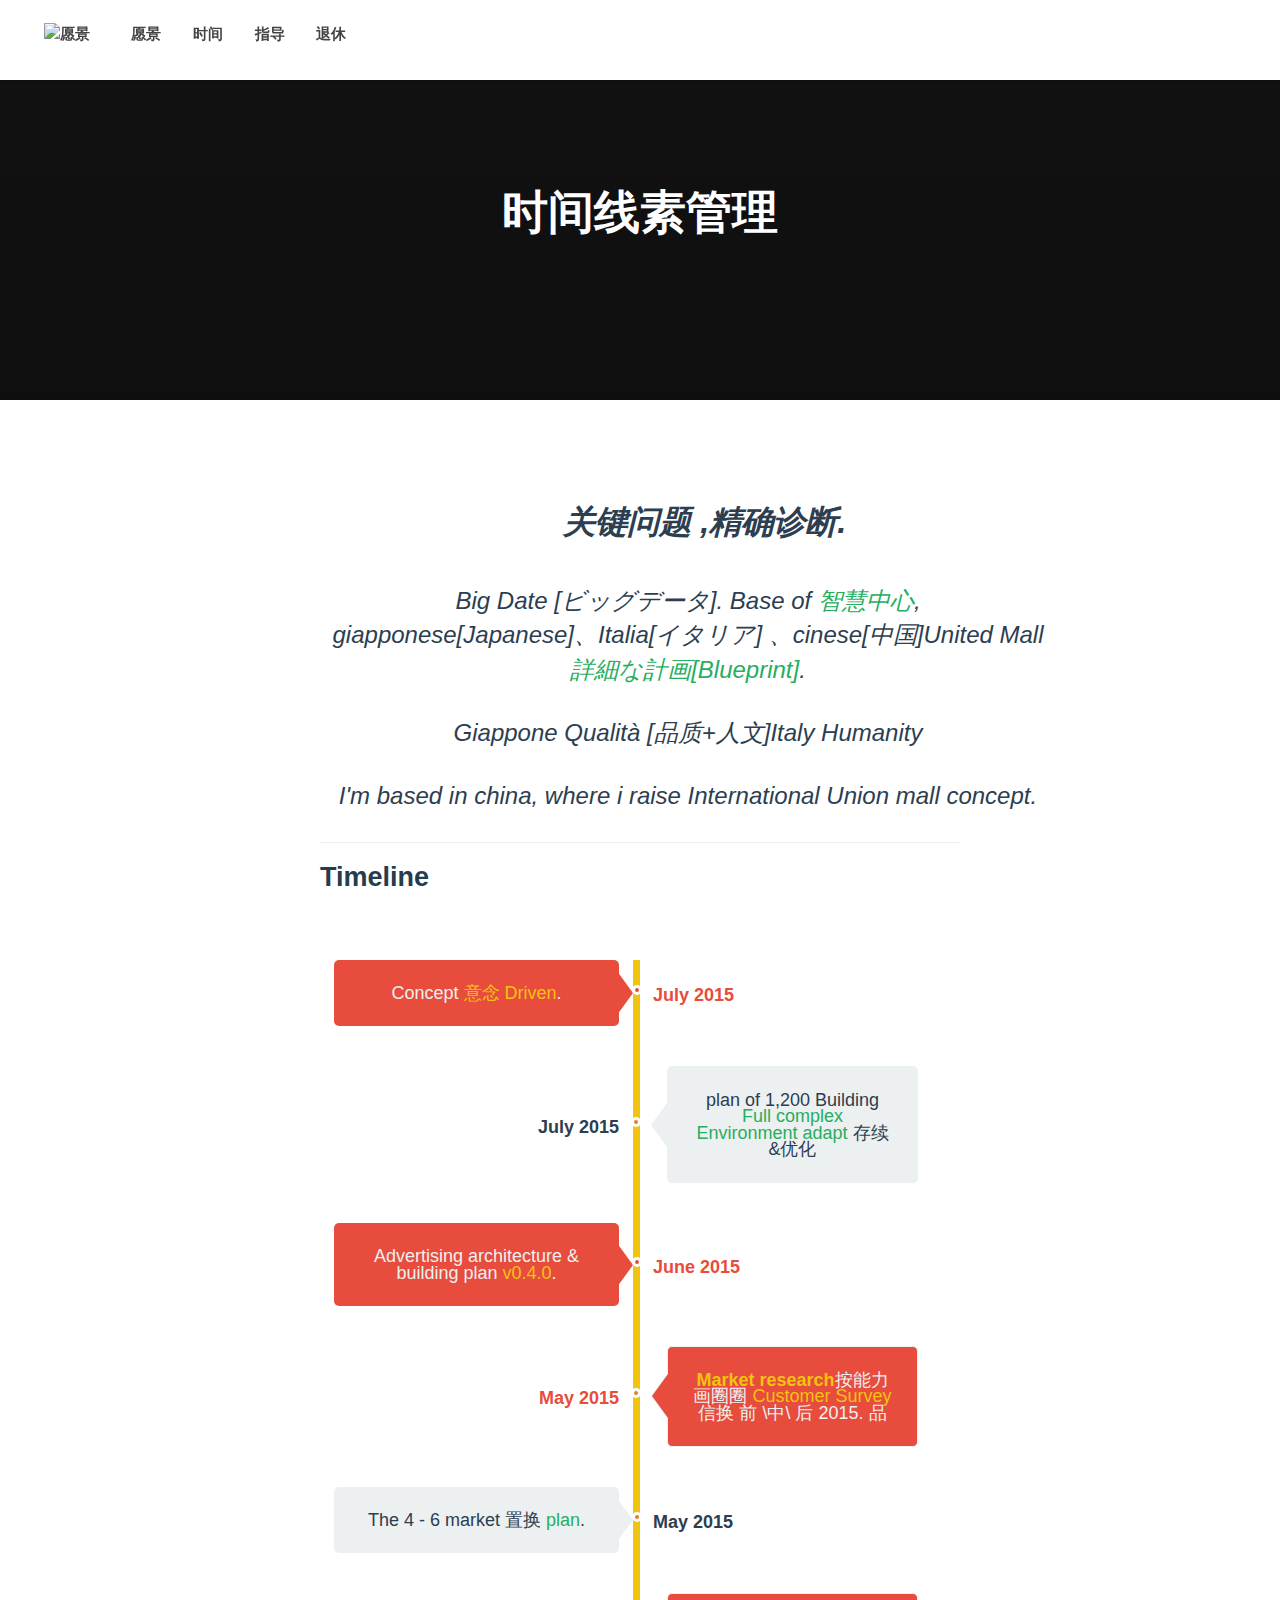
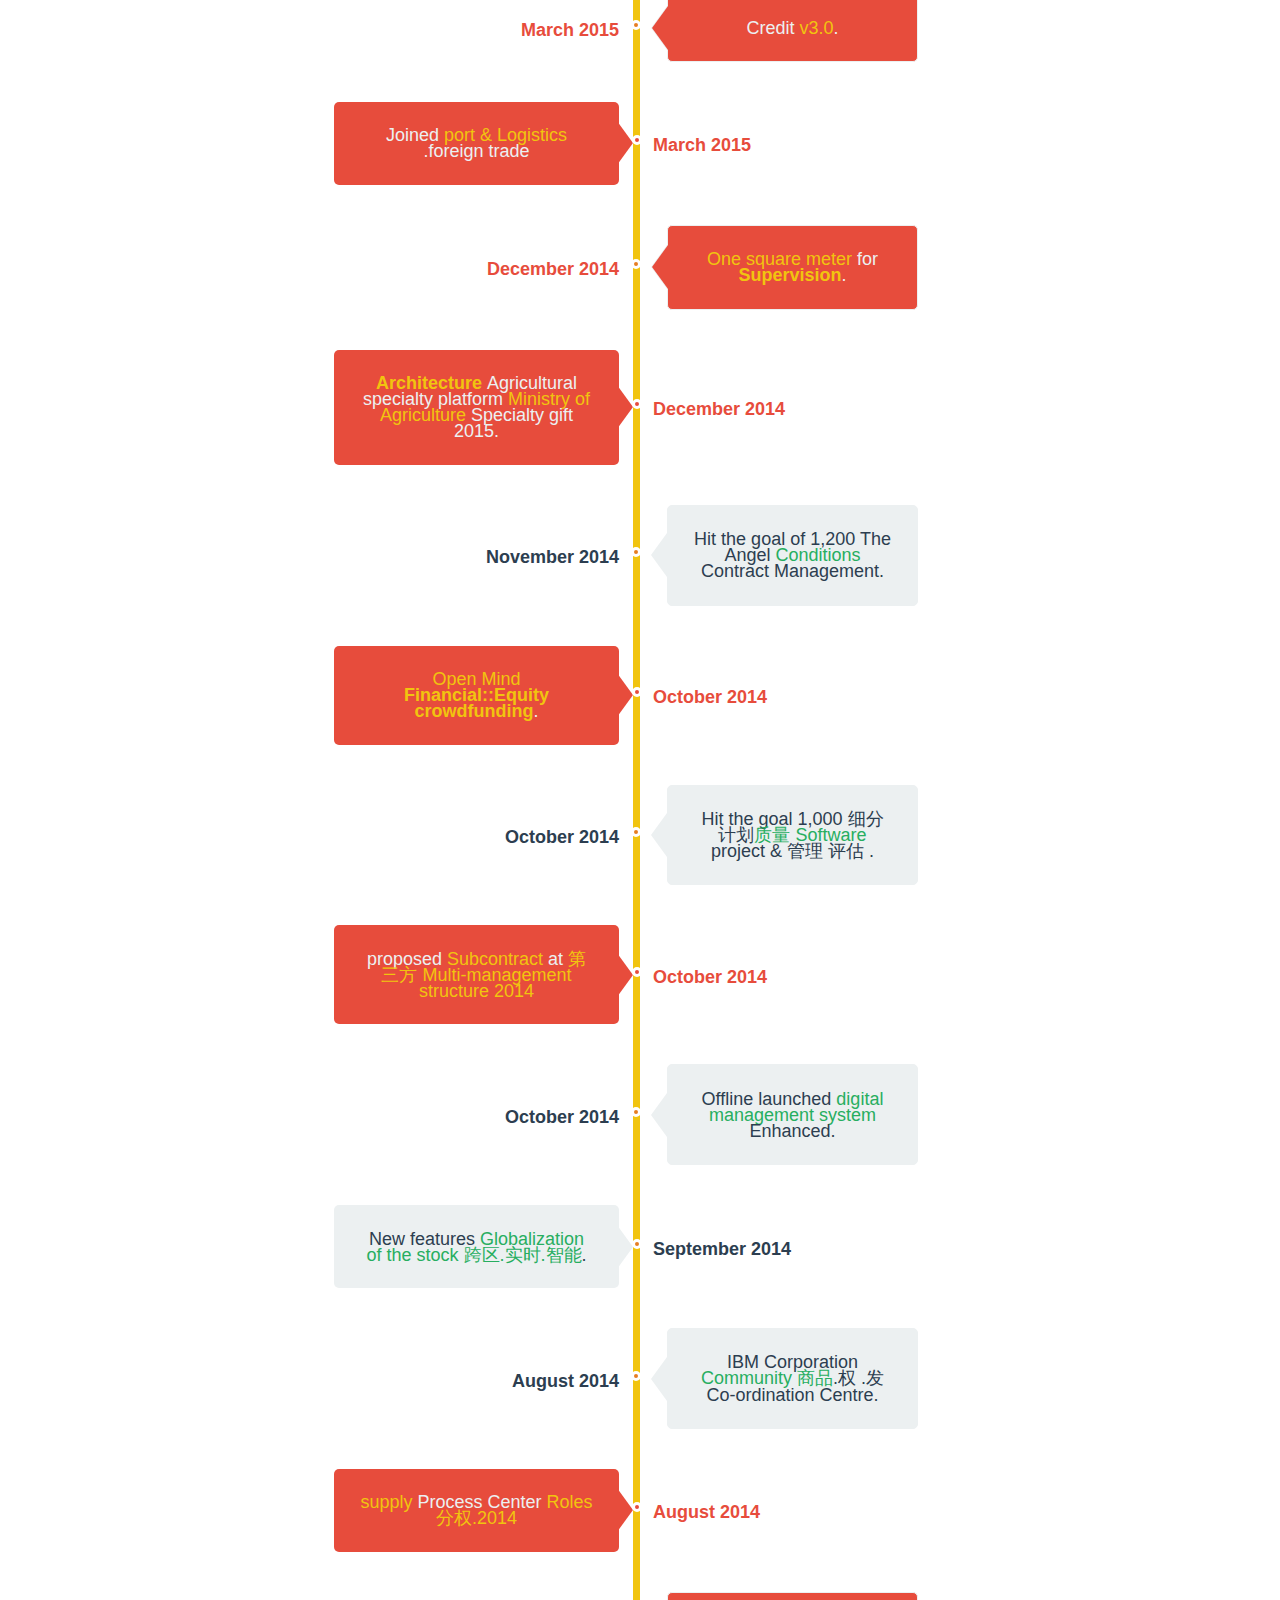
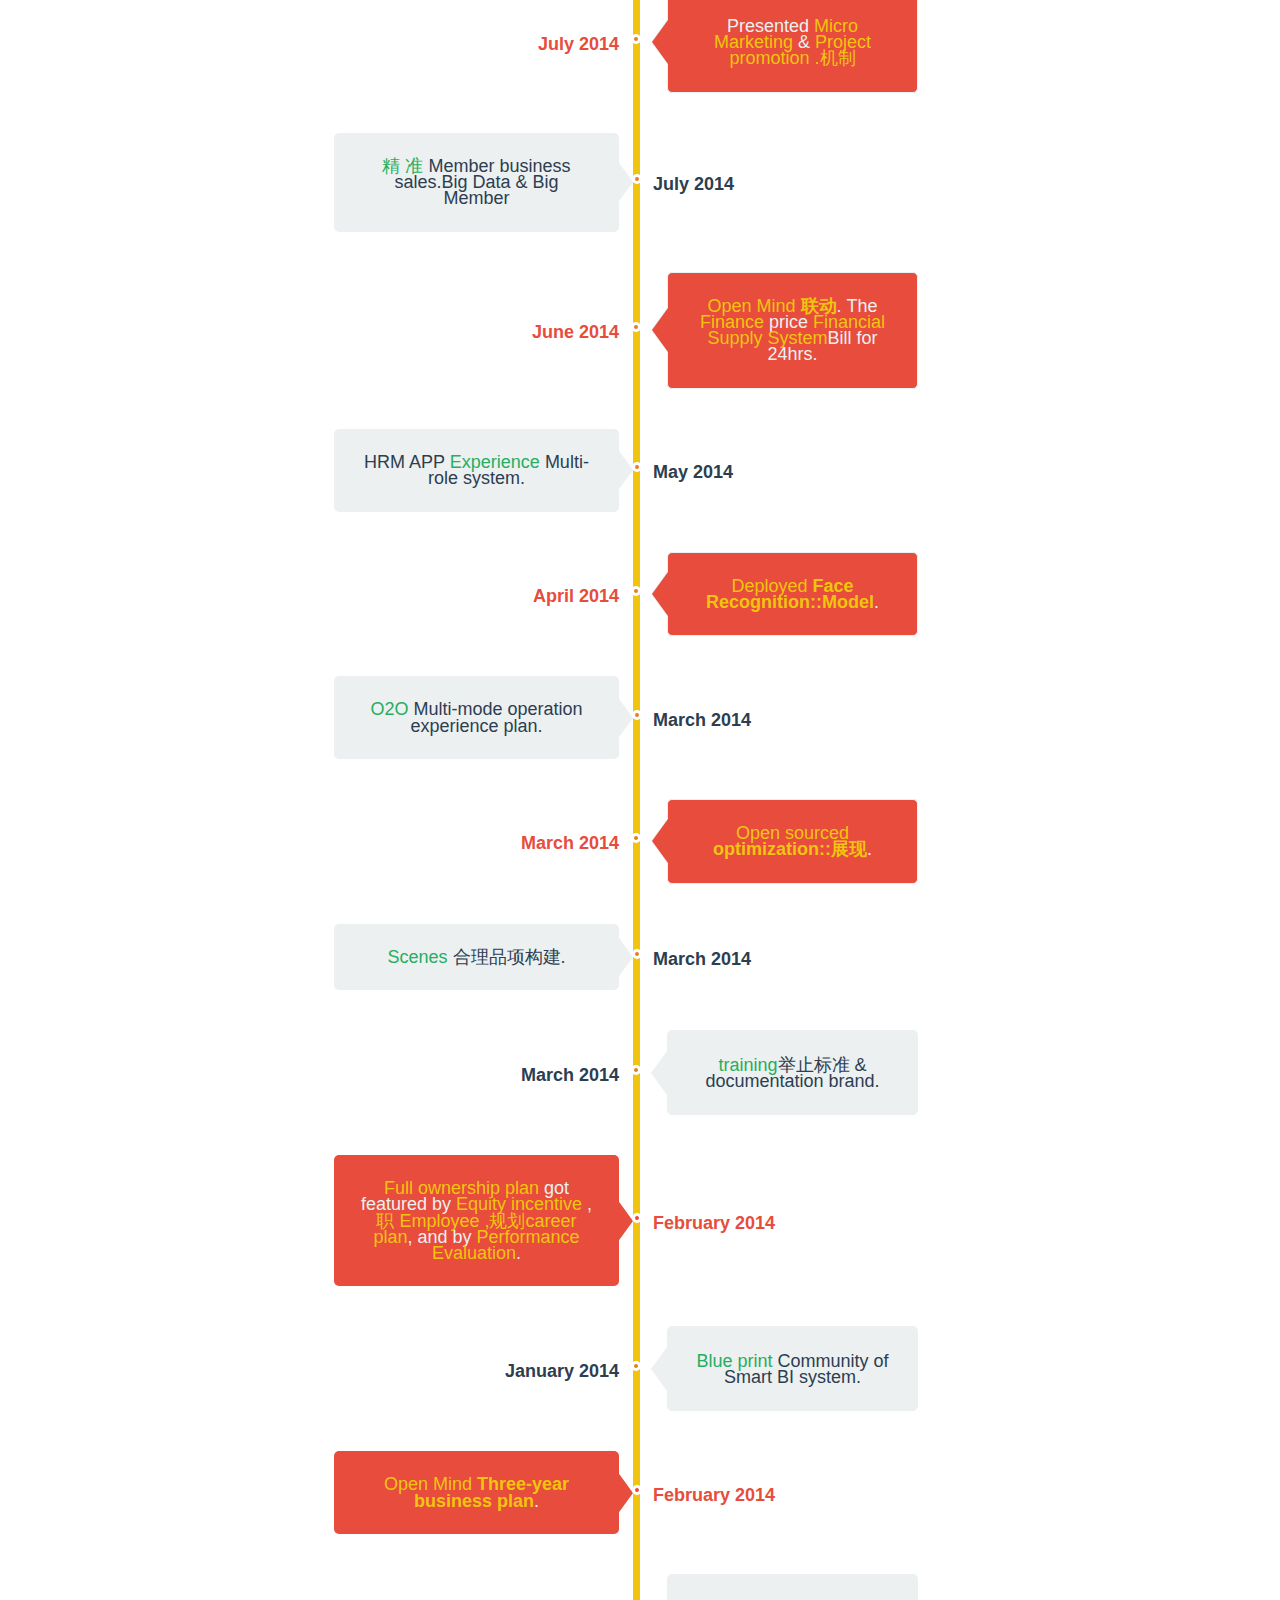
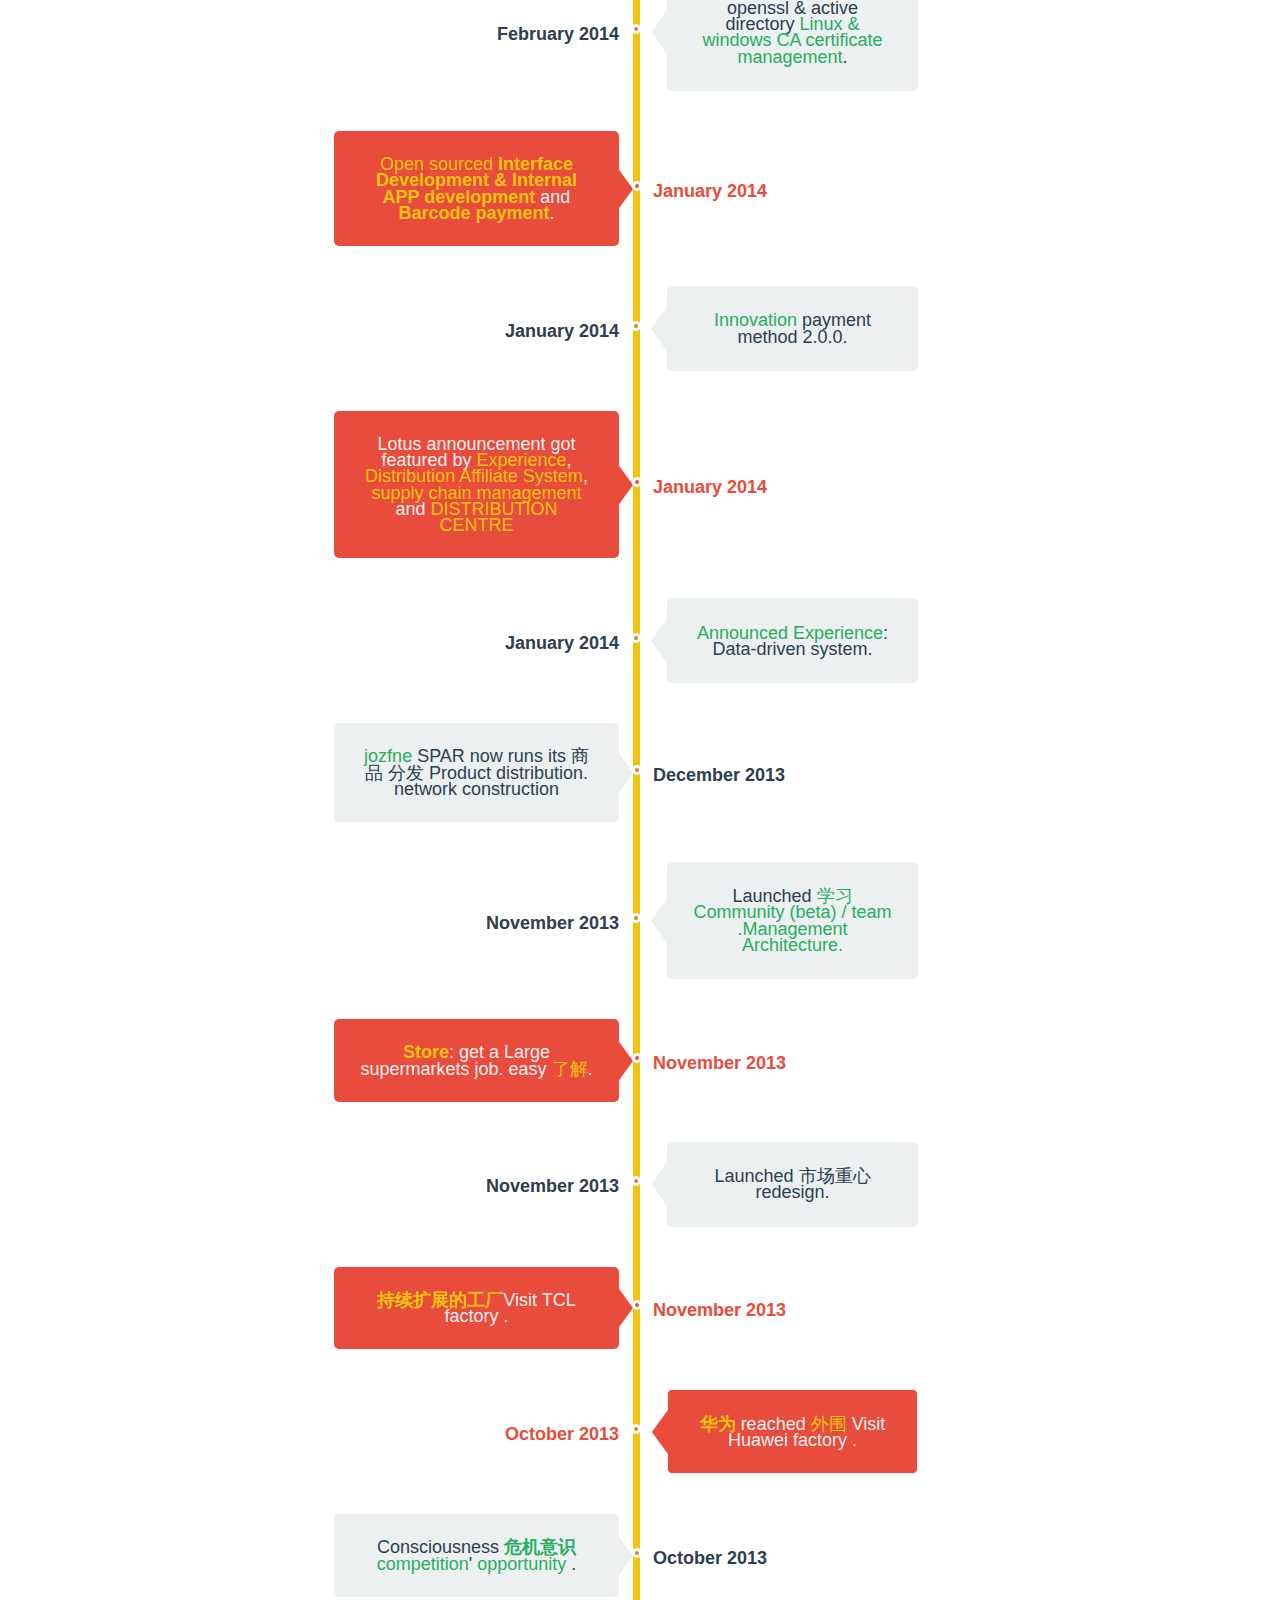
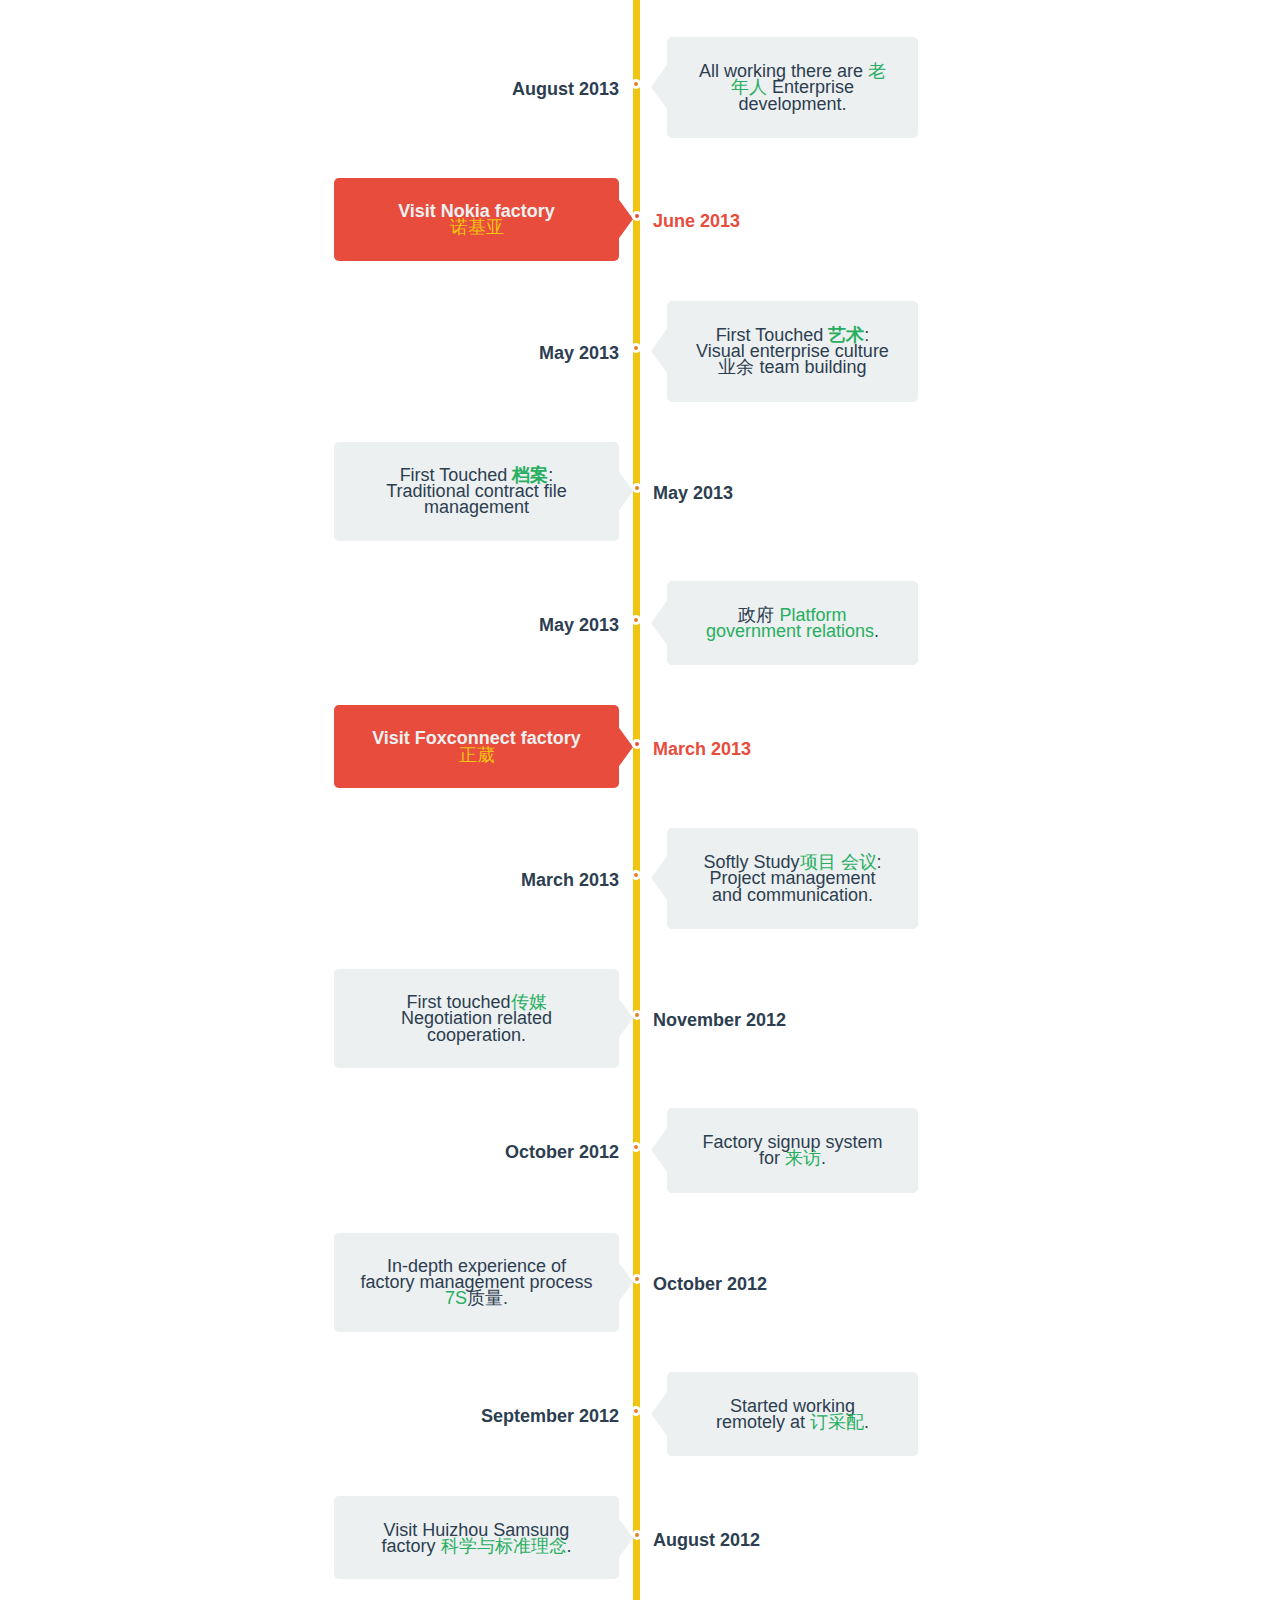
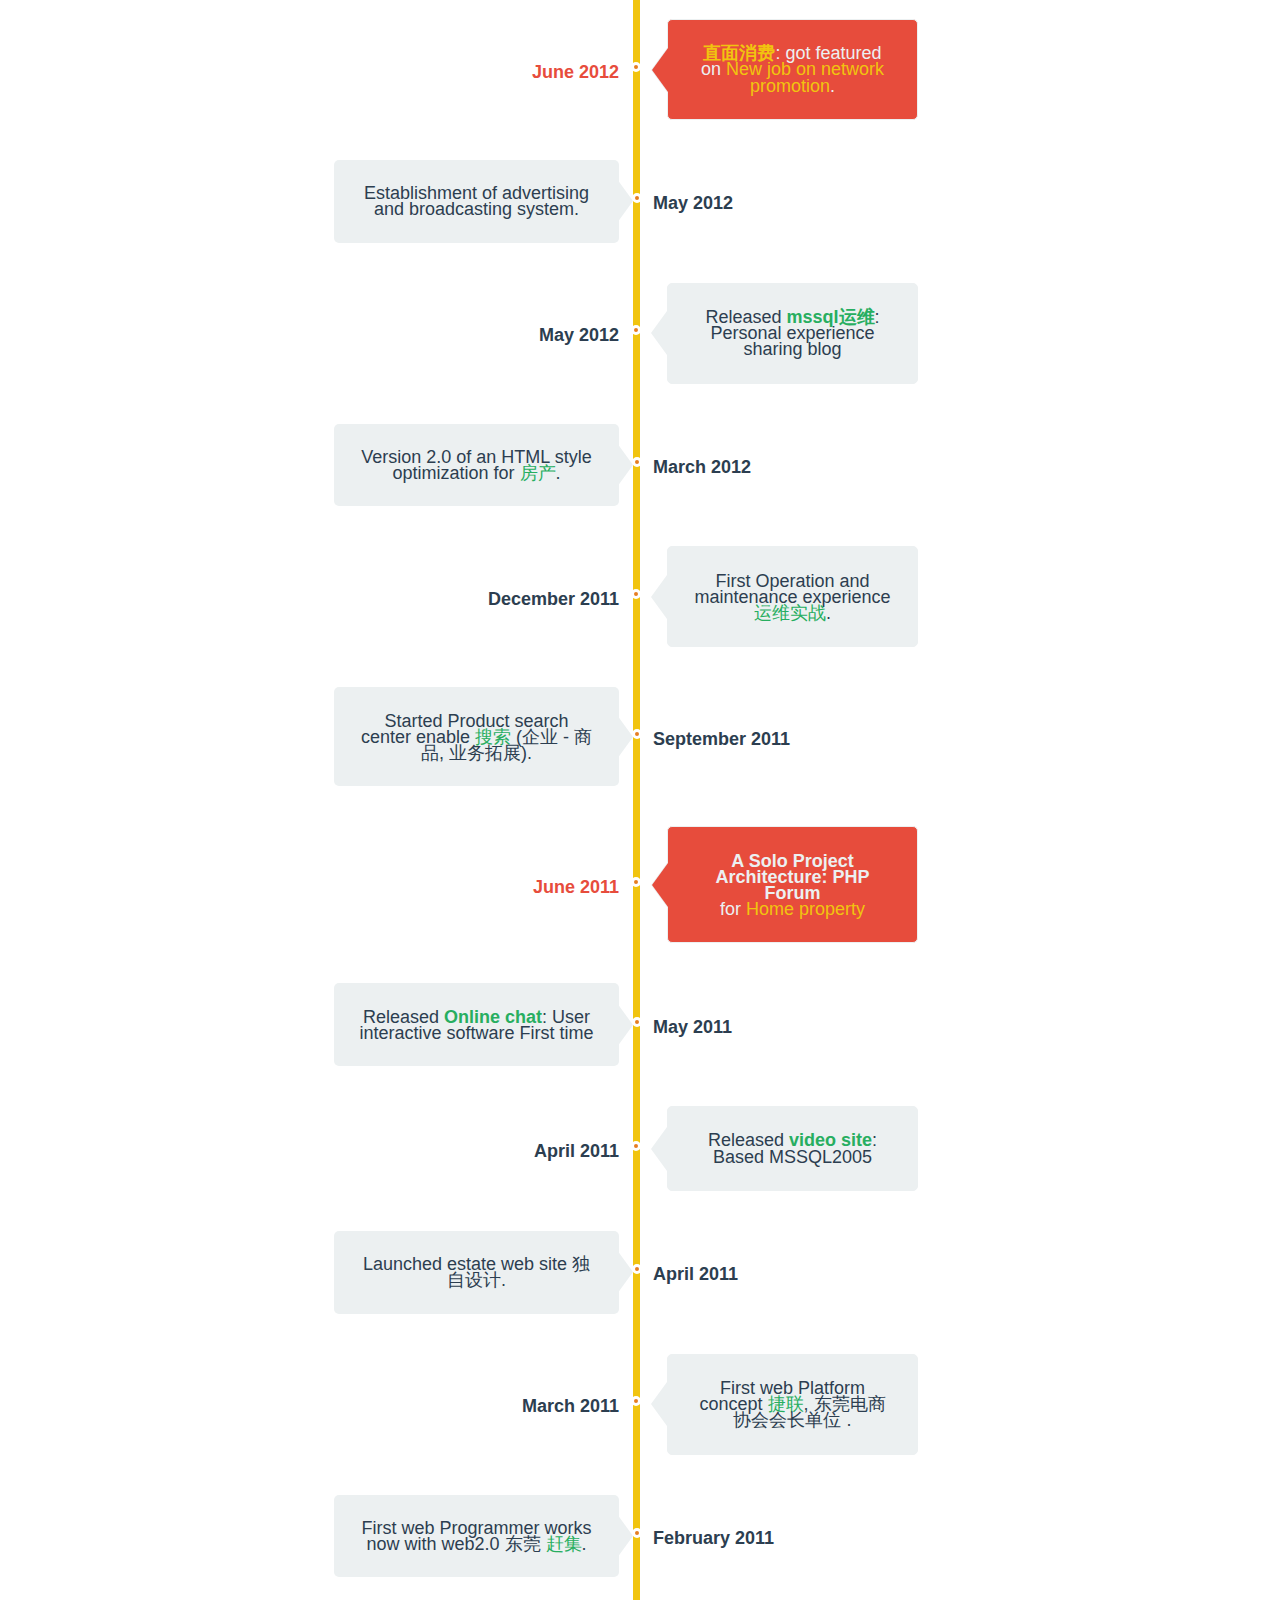
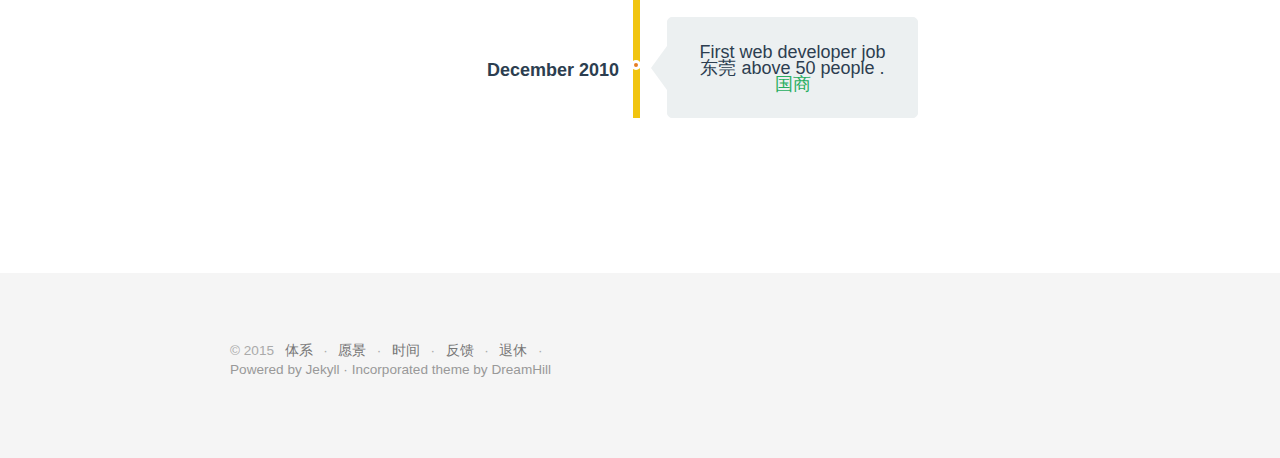
==== commit 3c4ebc23: "Update about.html" ====
--- a/about.html
+++ b/about.html
@@ -72,7 +72,7 @@
         </li>
         <li>
           <p>
-            Hit the goal of 1,200 Building <a href="#">Full complex Environment adapt</a> 存续&优化
+          plan of 1,200 Building <a href="#">Full complex Environment adapt</a> 存续&优化
           </p>
           <span>July 2015</span>
         </li>
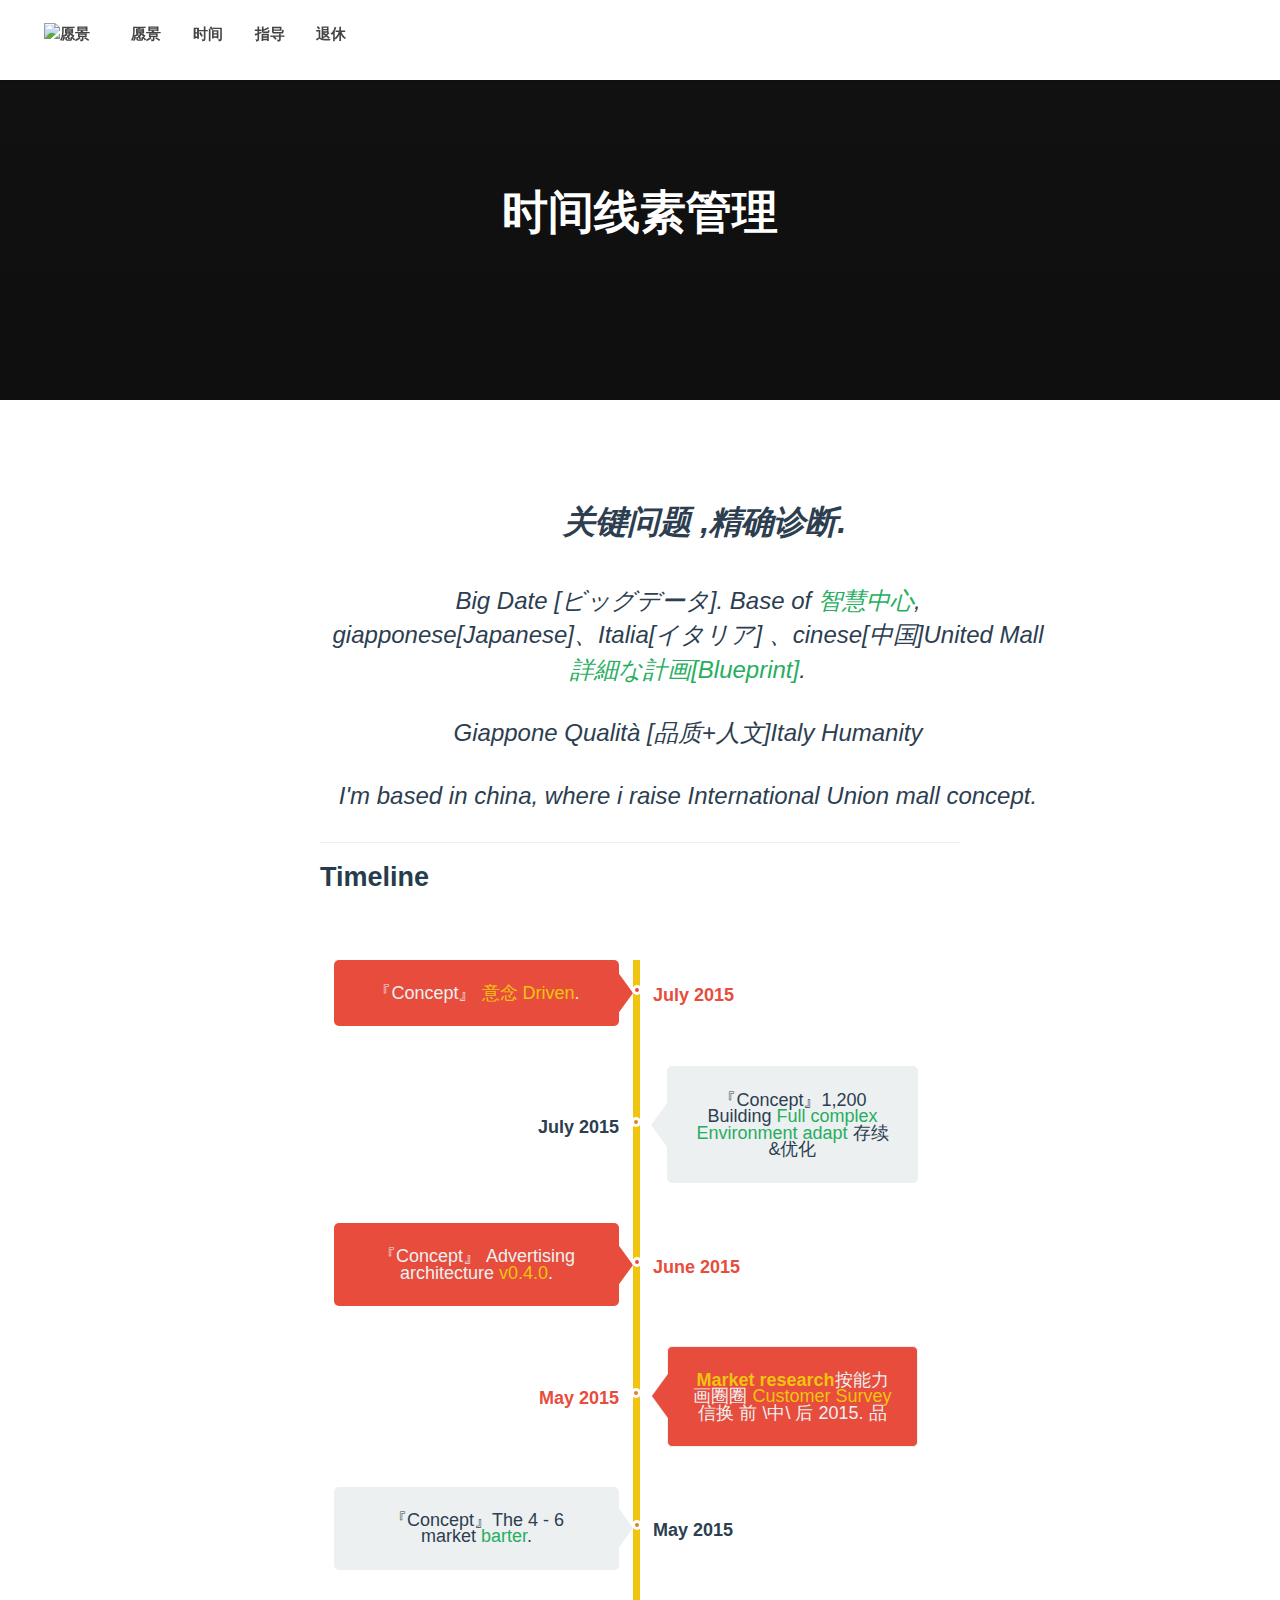
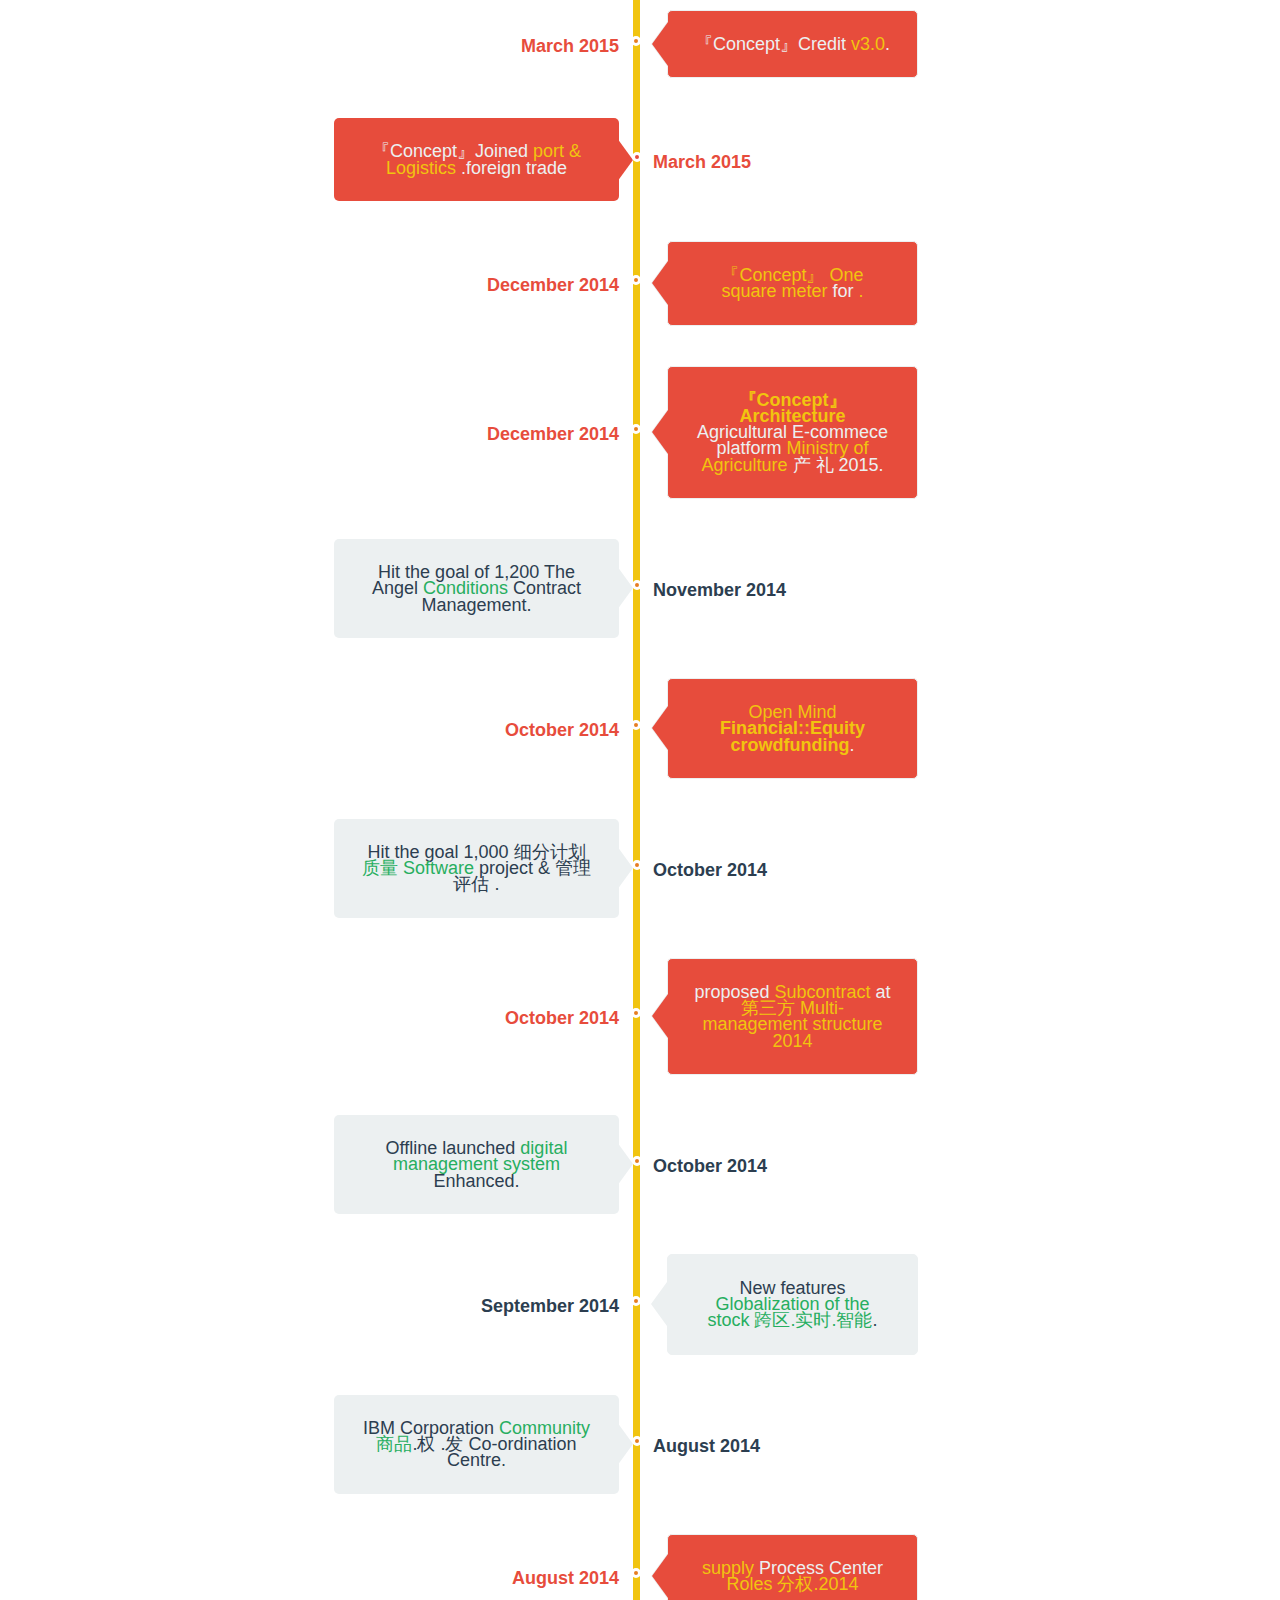
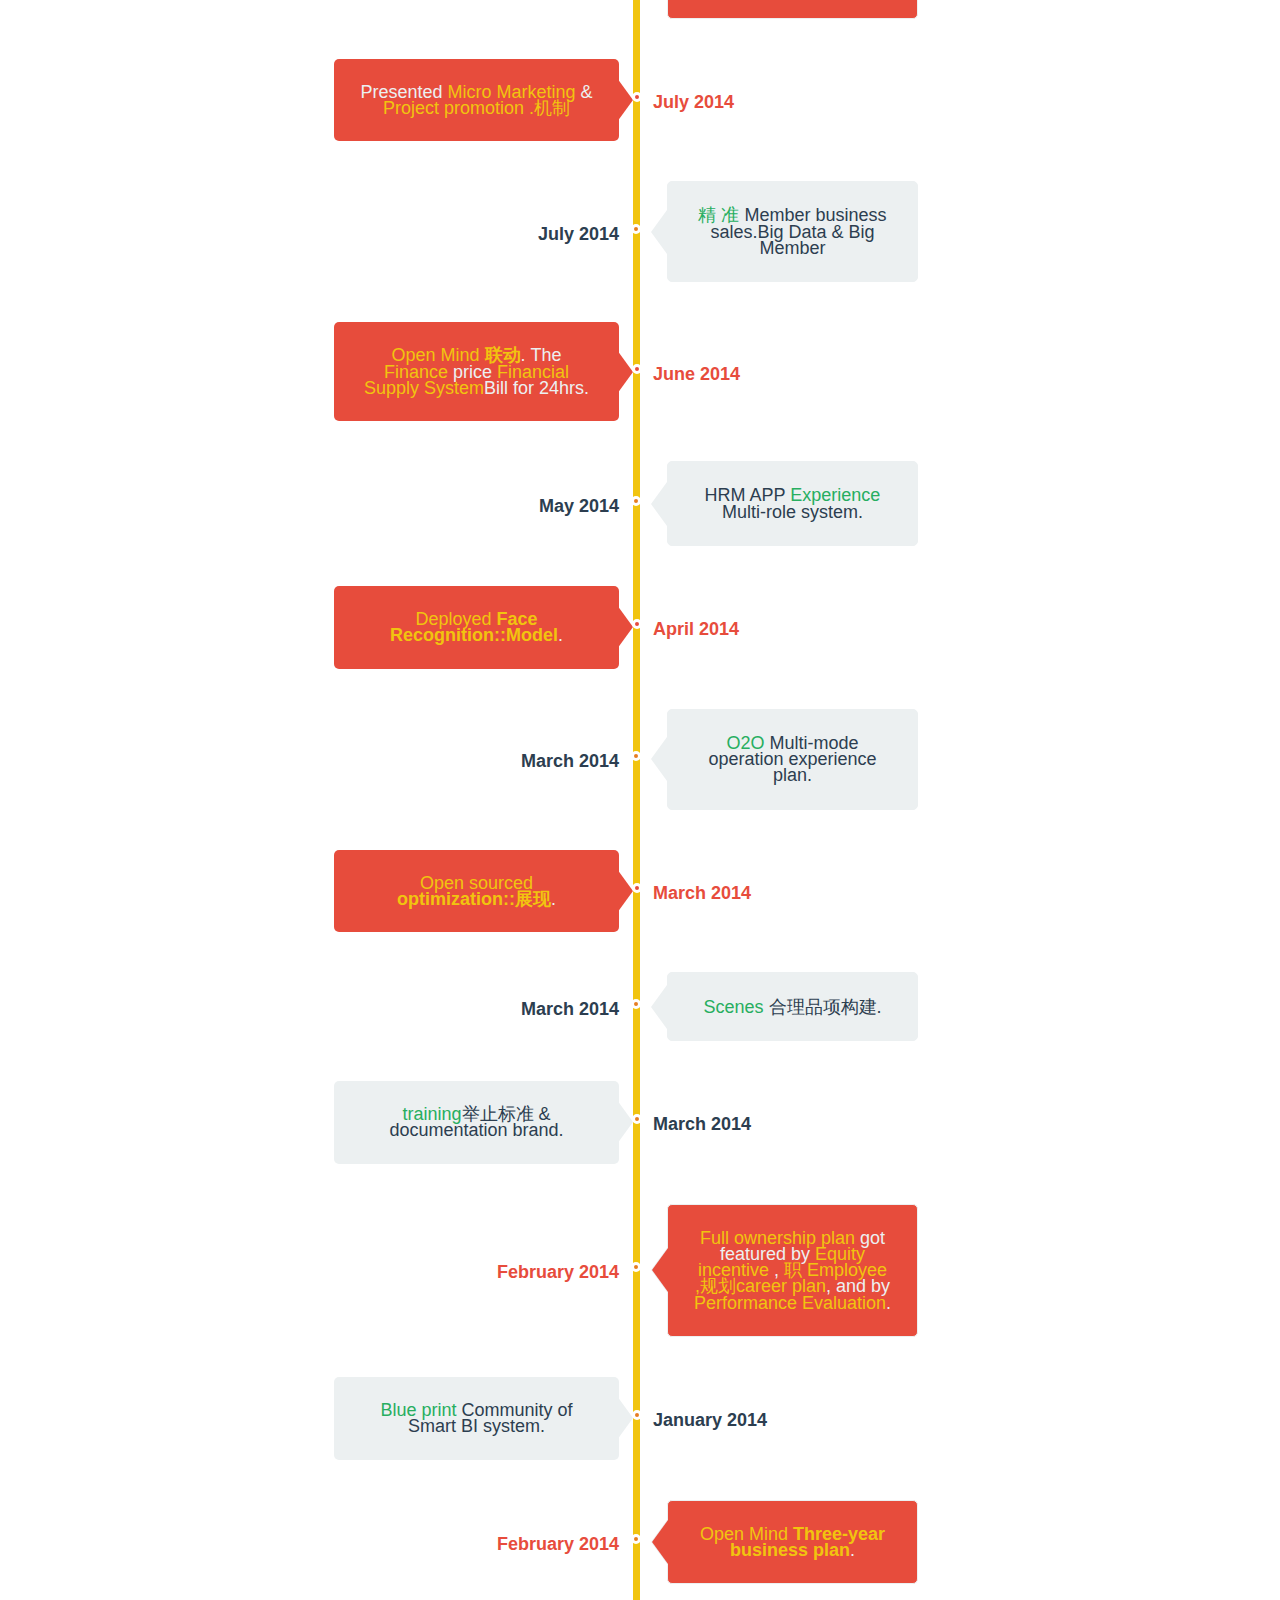
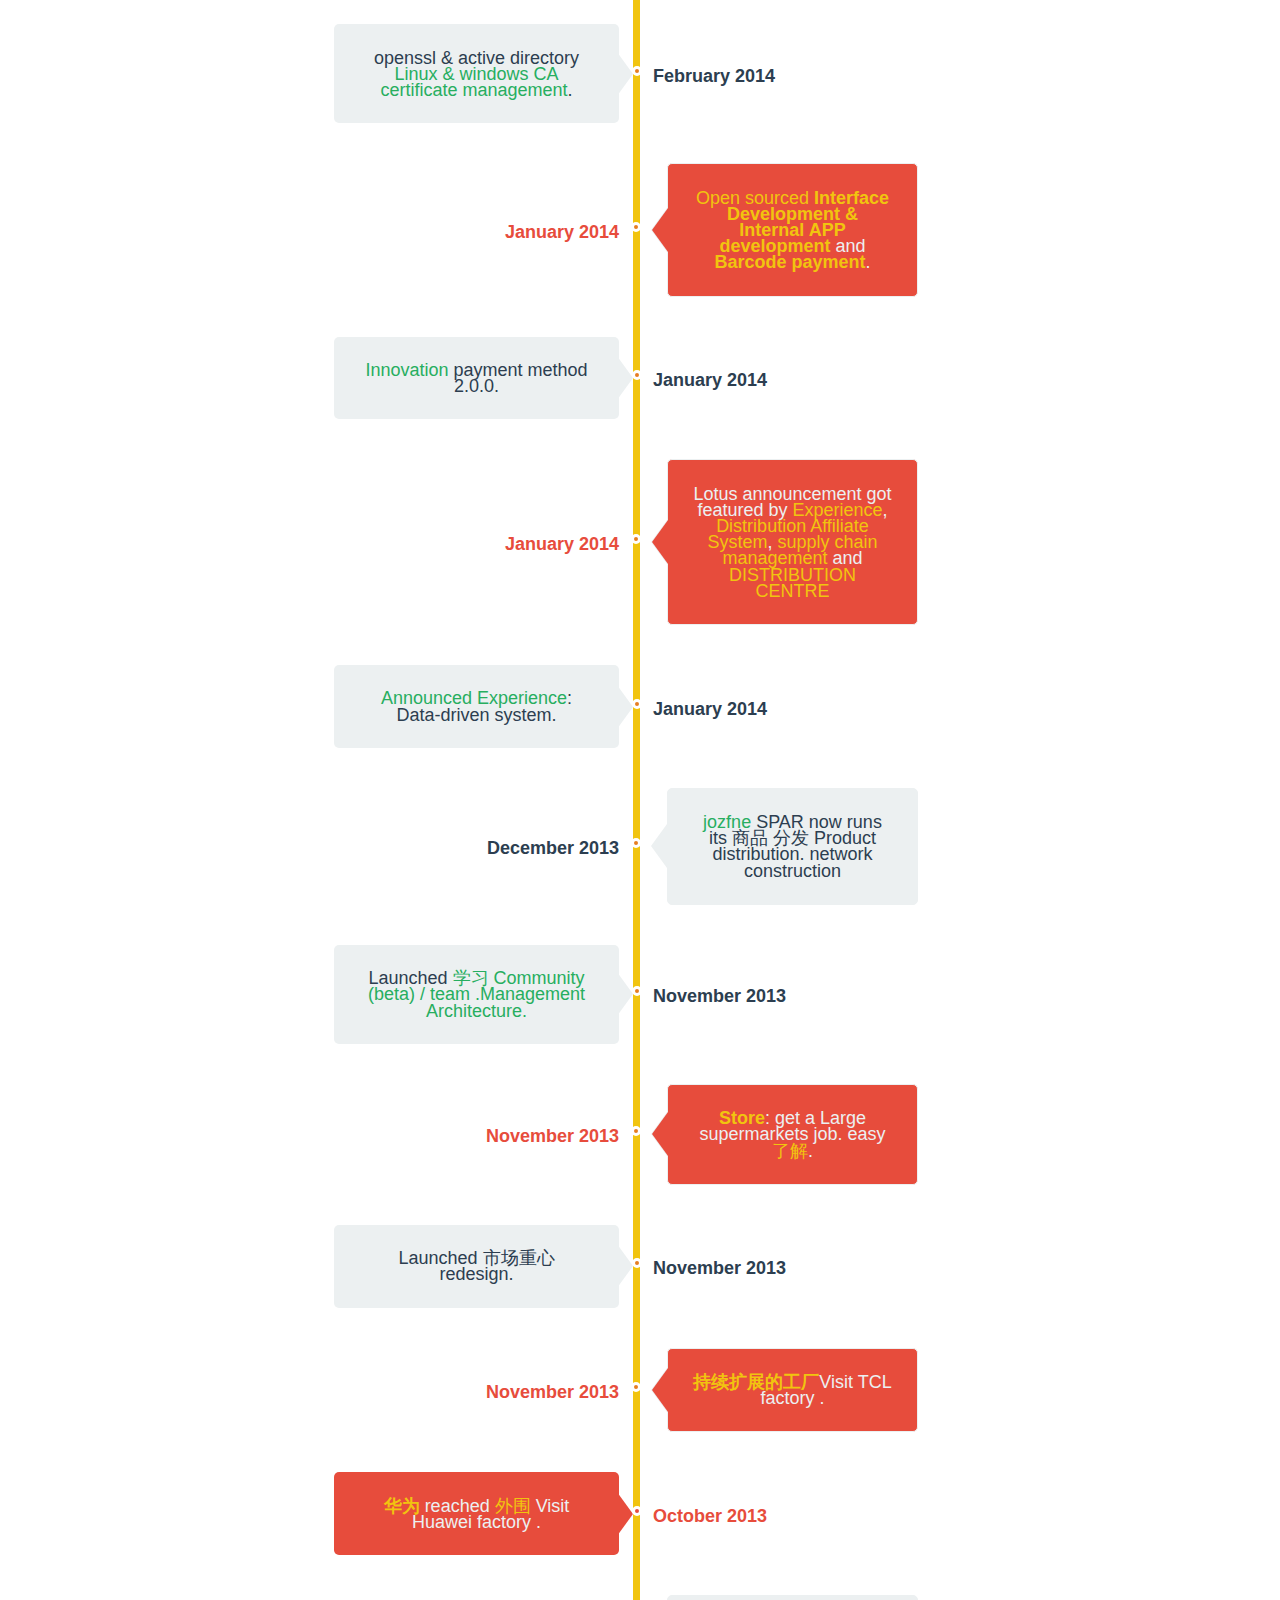
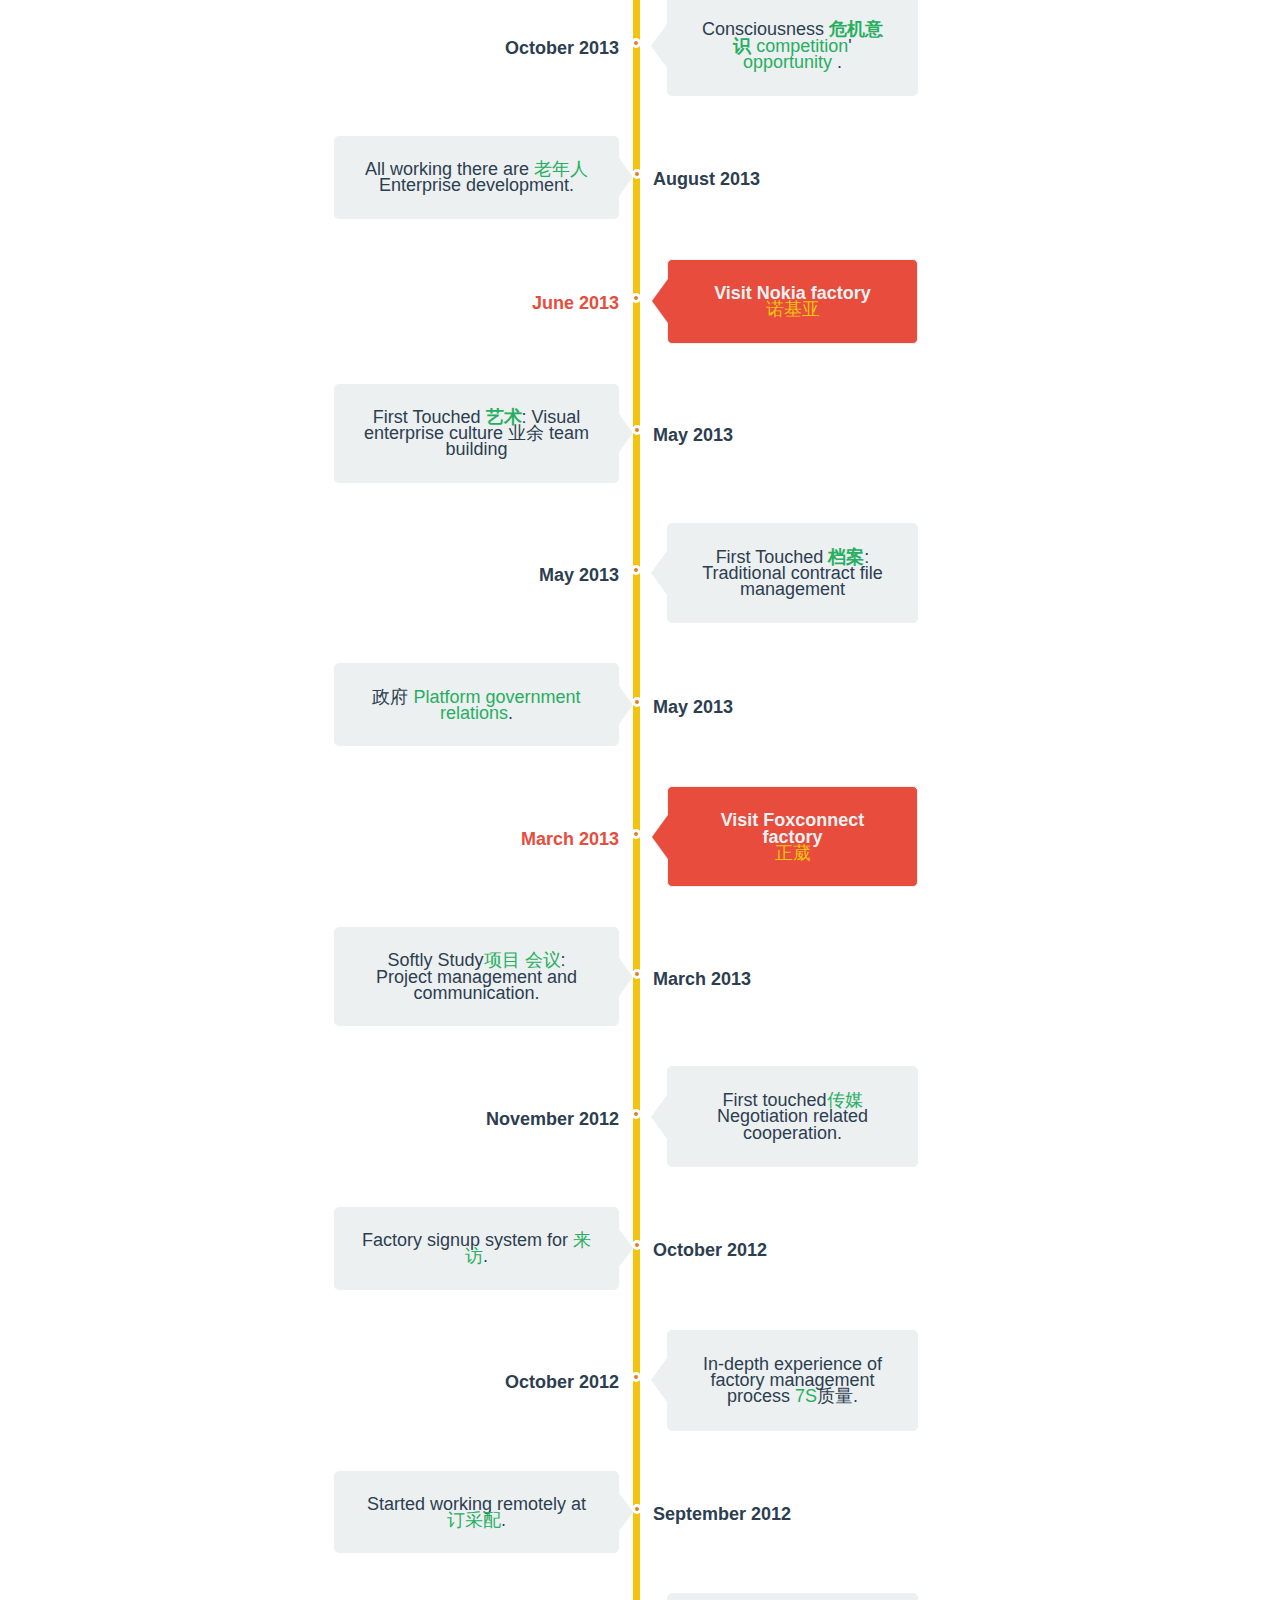
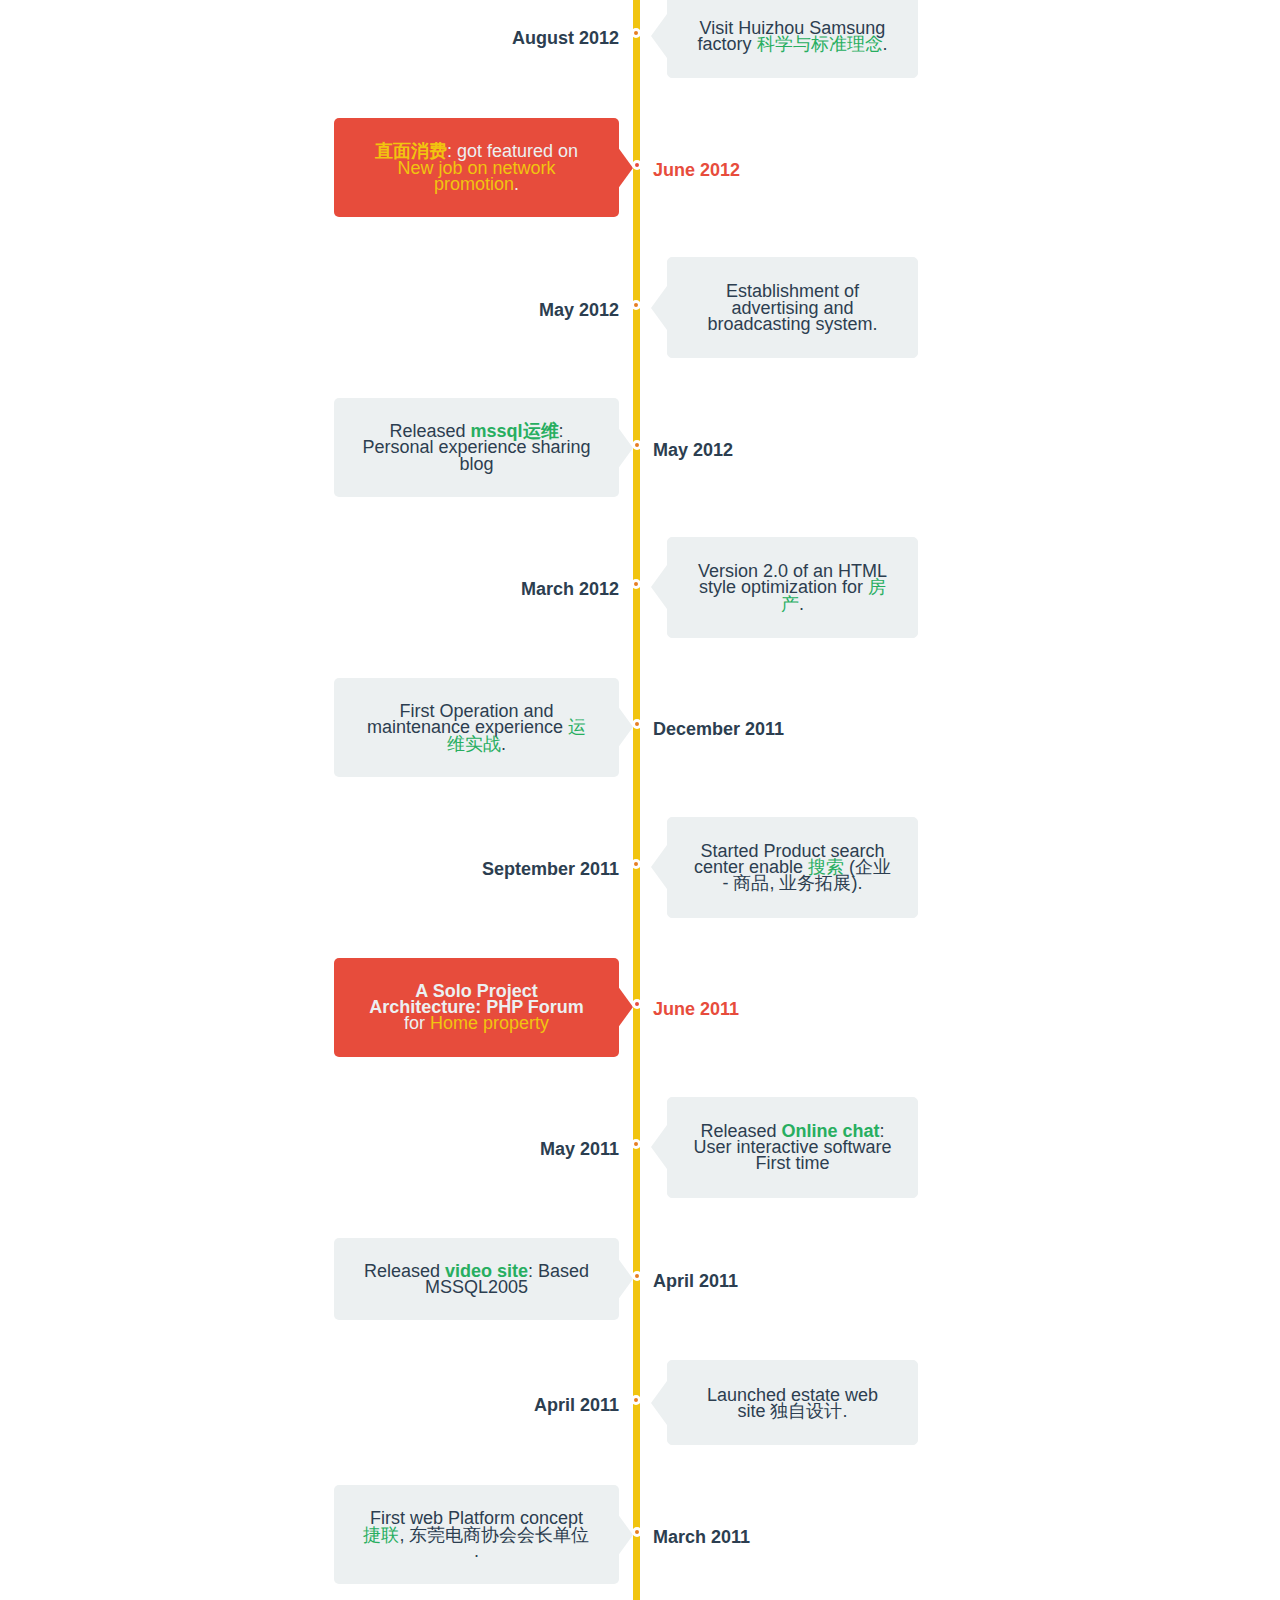
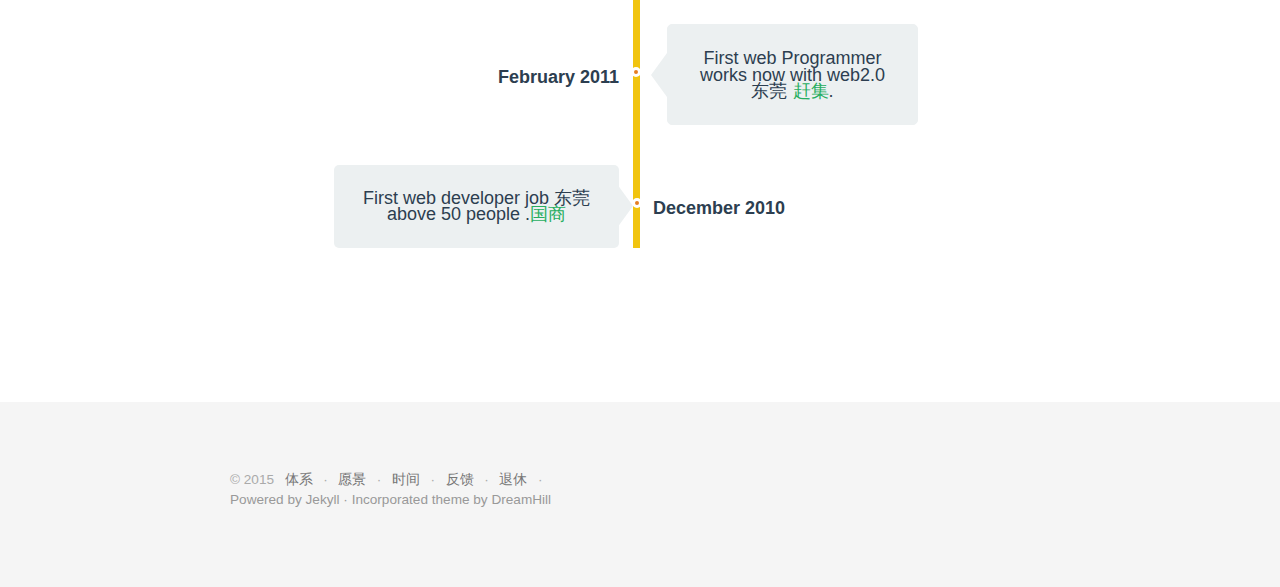
==== commit f79c6923: "Update about.html" ====
--- a/about.html
+++ b/about.html
@@ -66,19 +66,19 @@
       <ul class="timeline">
         <li class="relevant">
           <p>
-             Concept  <a href="#"> 意念 Driven</a>.
+             『Concept』  <a href="#"> 意念 Driven</a>.
           </p>
           <span>July 2015</span>
         </li>
         <li>
           <p>
-          plan of 1,200 Building <a href="#">Full complex Environment adapt</a> 存续&优化
+          『Concept』1,200 Building <a href="#">Full complex Environment adapt</a> 存续&优化
           </p>
           <span>July 2015</span>
         </li>
         <li class="relevant">
           <p>
-            Advertising architecture & building plan <a href="#">v0.4.0</a>.
+            『Concept』 Advertising architecture <a href="#">v0.4.0</a>.
           </p>
           <span>June 2015</span>
         </li>
@@ -90,32 +90,32 @@
         </li>
         <li>
           <p>
-            The 4 - 6 market 置换 <a href="#">plan</a>.
+            『Concept』The 4 - 6 market <a href="#">barter</a>.
           </p>
           <span>May 2015</span>
         </li>
         <li class="relevant">
           <p>
-            Credit <a href="#">v3.0</a>.
+            『Concept』Credit <a href="#">v3.0</a>.
           </p>
           <span>March 2015</span>
         </li>
         <li class="relevant">
           <p>
-            Joined <a href="#">port & Logistics</a> .foreign trade
+            『Concept』Joined <a href="#">port & Logistics</a> .foreign trade
           </p>
           <span>March 2015</span>
         </li>
         <li class="relevant">
           <p>
-            <a href="#">One square meter</a> for <strong><a href="#" target="_blank">Supervision</a></strong>.
+            <a href="#">『Concept』 One square meter</a> for <strong><a href="#" target="_blank"协同监管</a></strong>.
           </p>
           <span>December 2014</span>
         </li>
         <li class="relevant">
           <p>
-            <strong><a href="#" target="_blank">Architecture
-</a></strong> Agricultural specialty platform <a href="#">Ministry of Agriculture</a> Specialty  gift 2015.
+            <strong><a href="#" target="_blank">『Concept』Architecture </a>
+            </strong> Agricultural E-commece platform <a href="#">Ministry of Agriculture</a> 产 礼 2015.
           </p>
           <span>December 2014</span>
         </li>
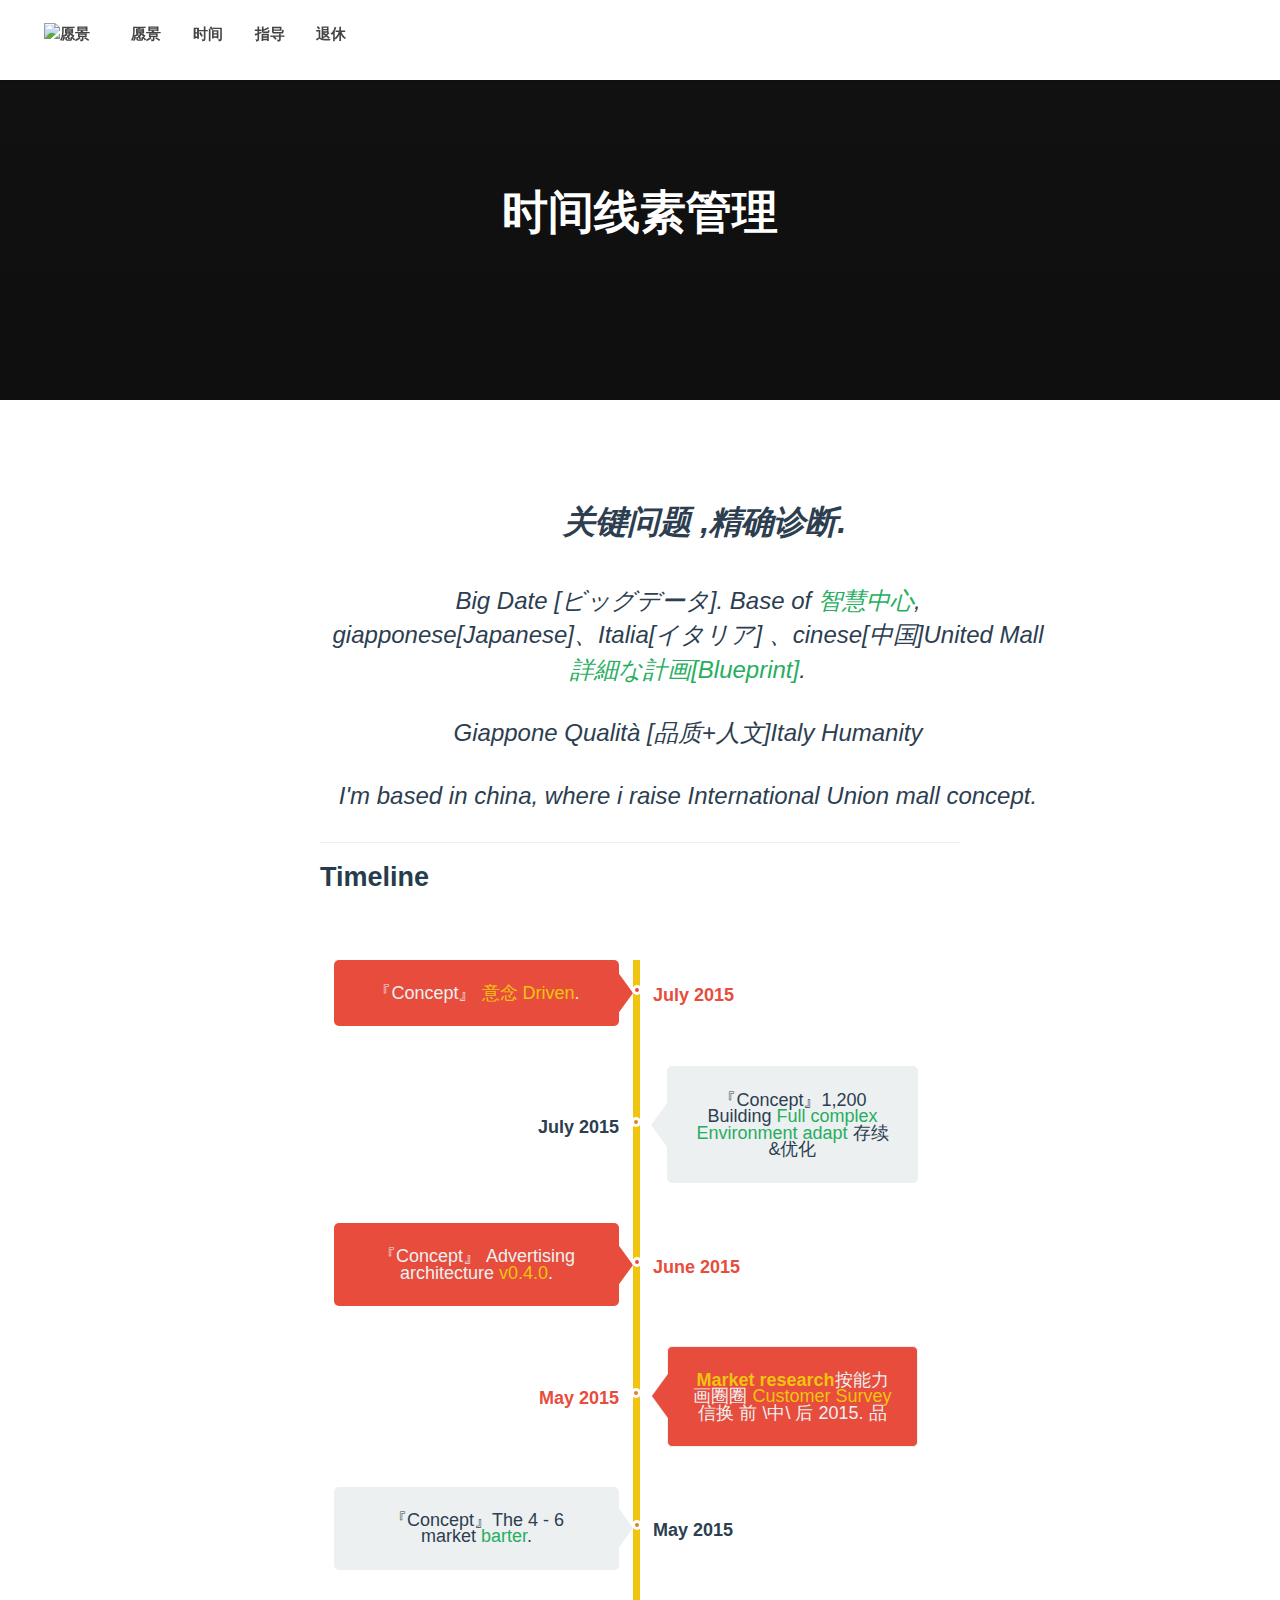
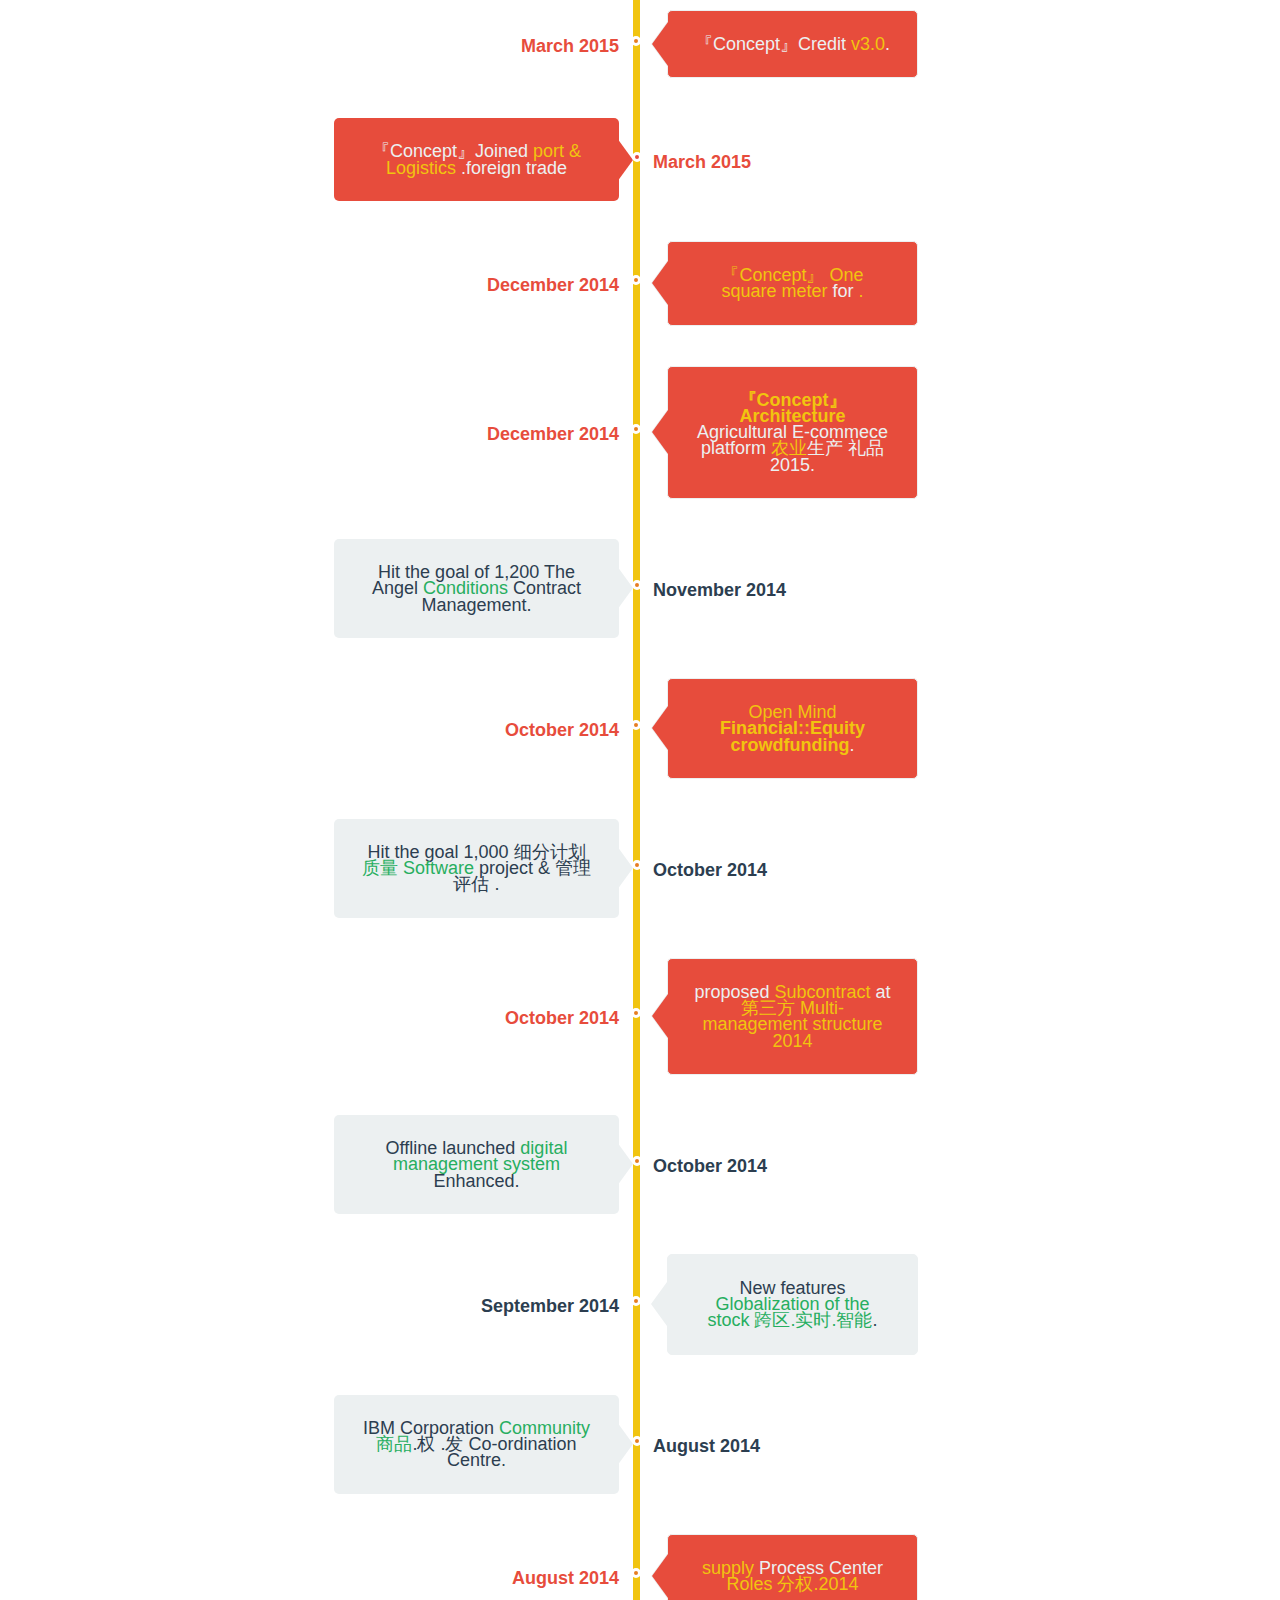
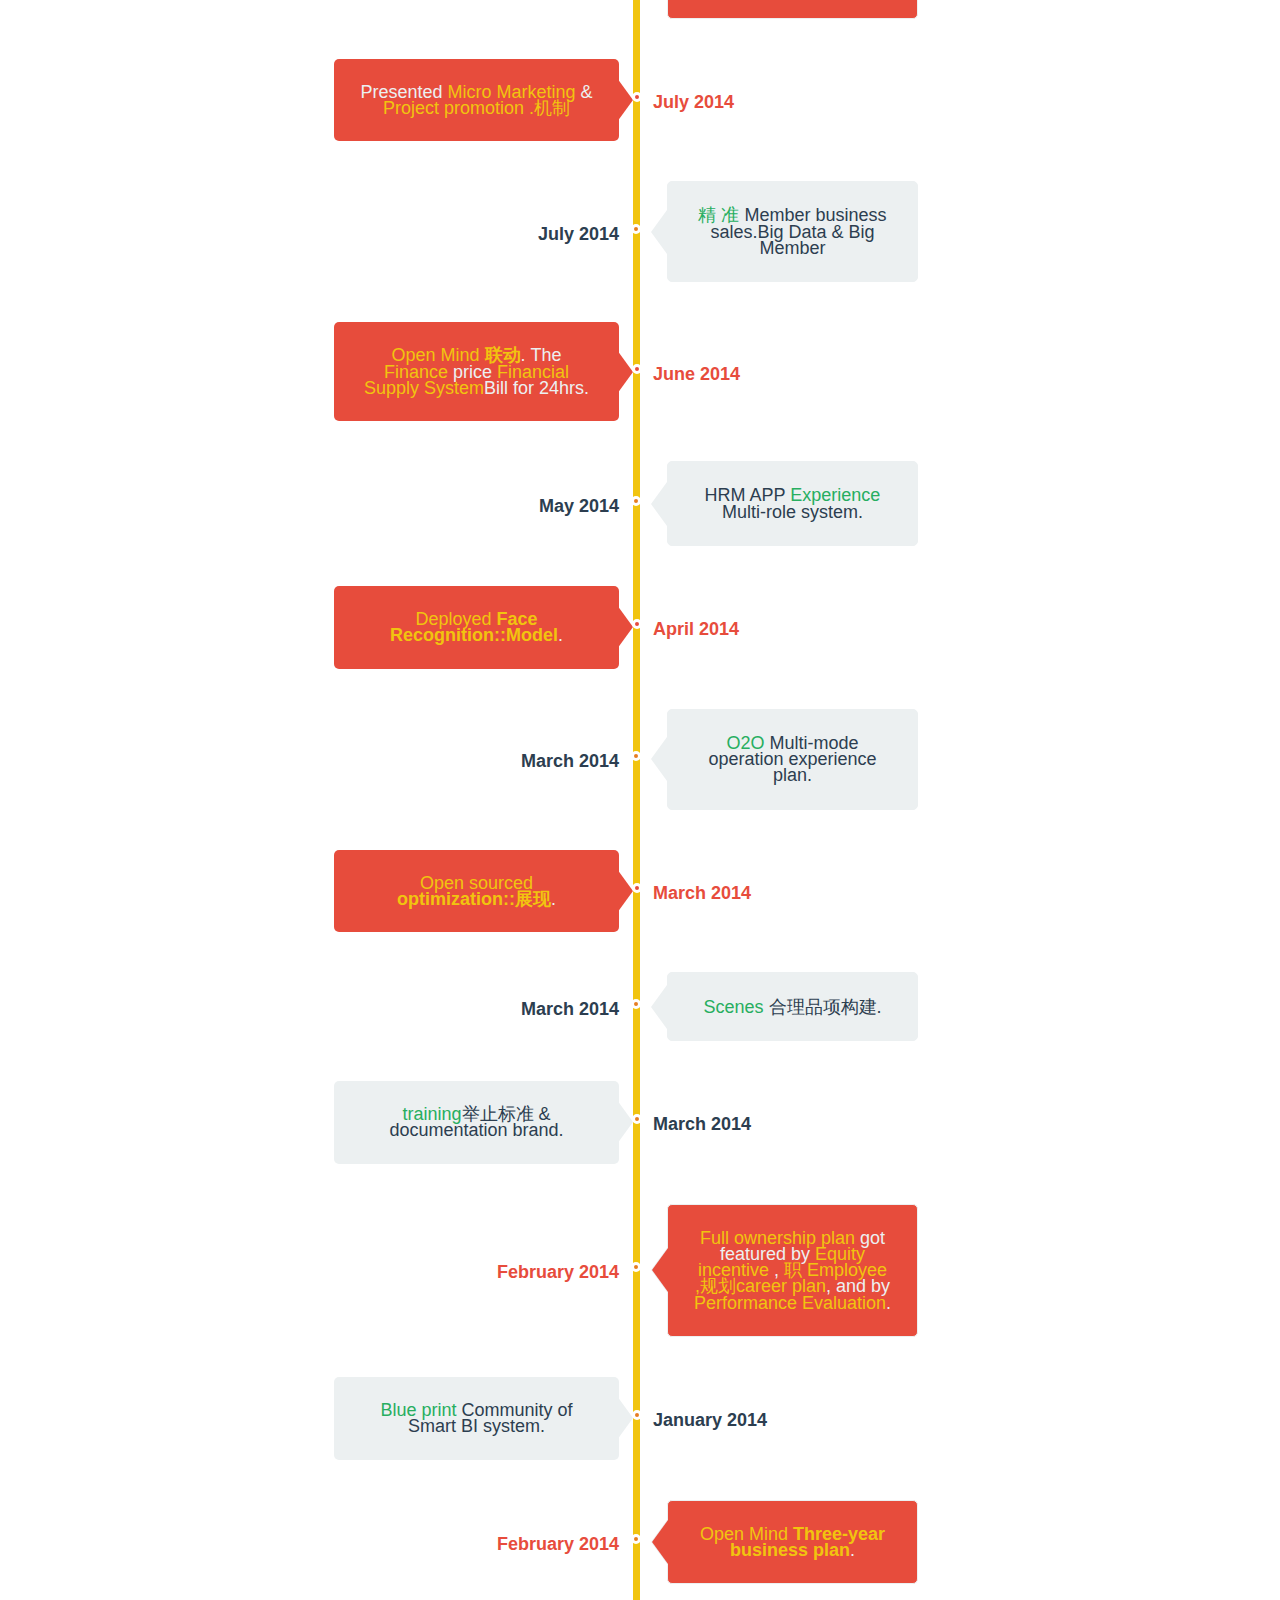
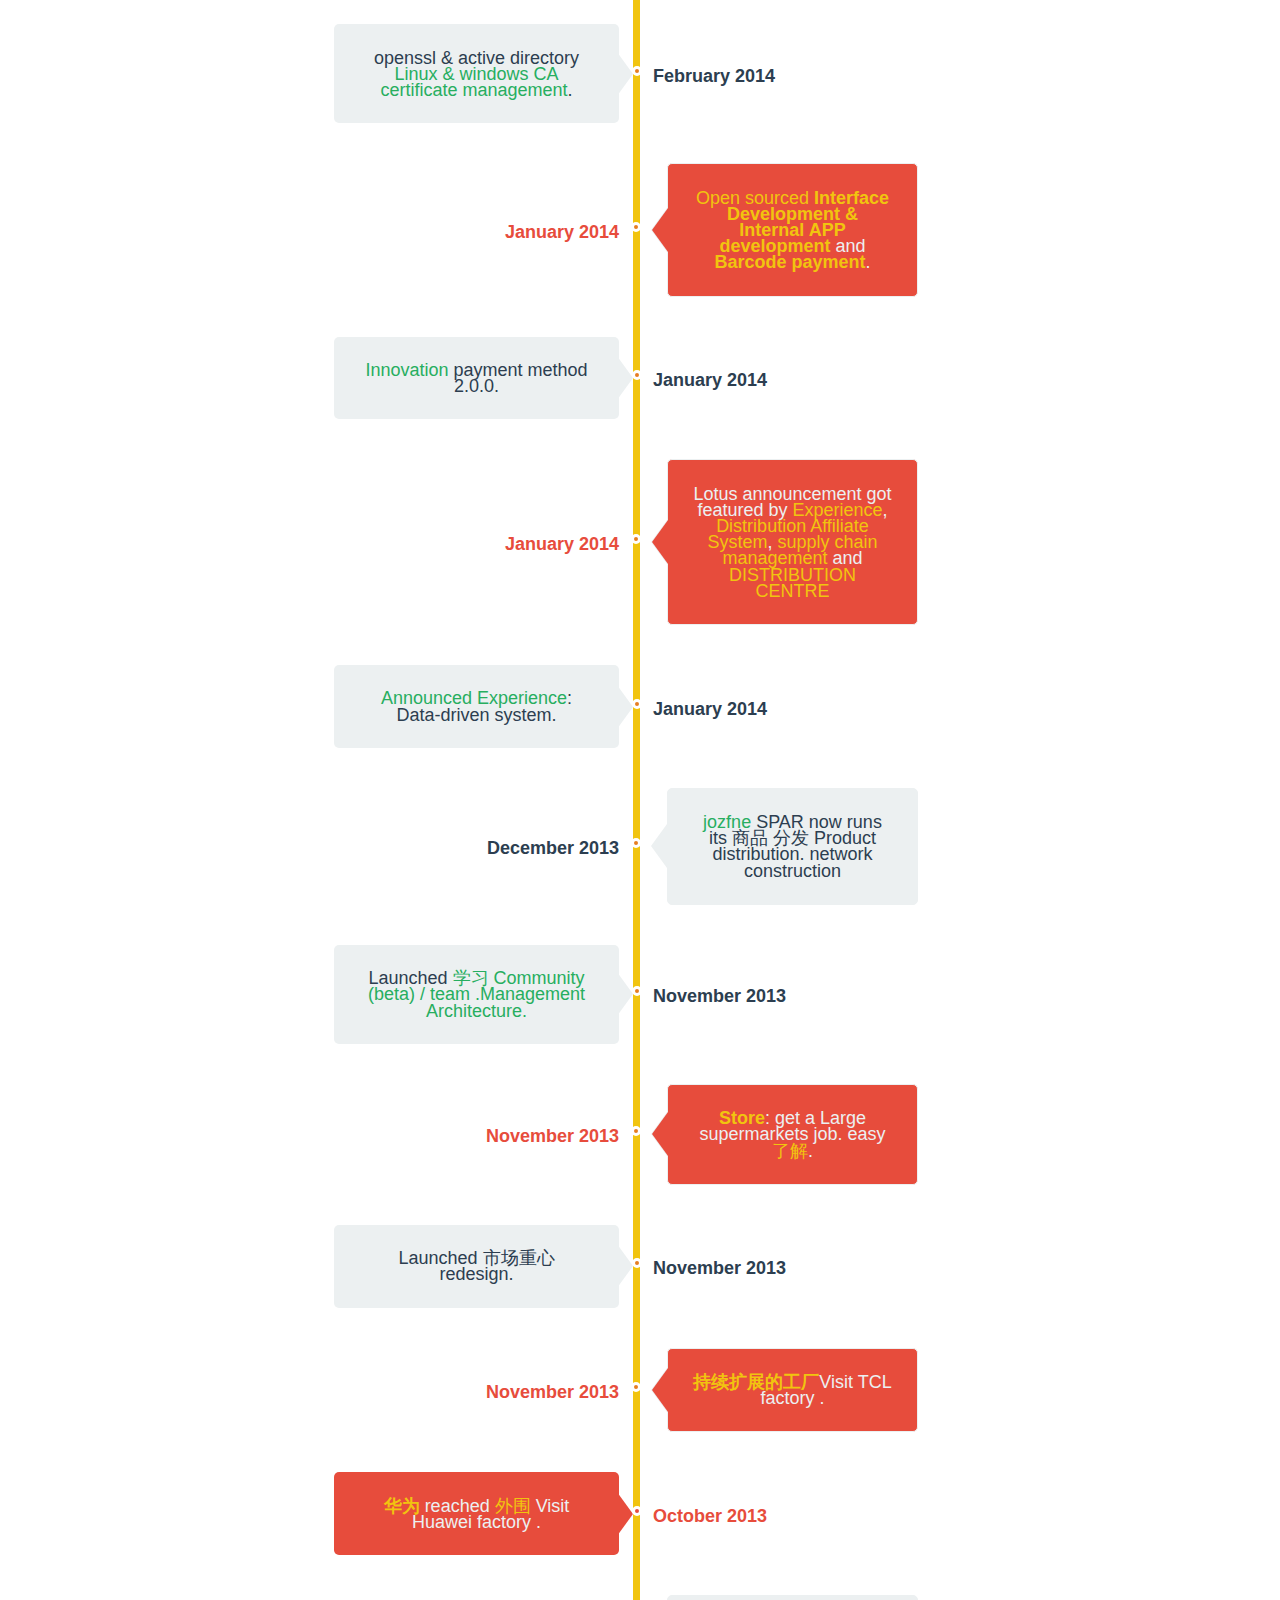
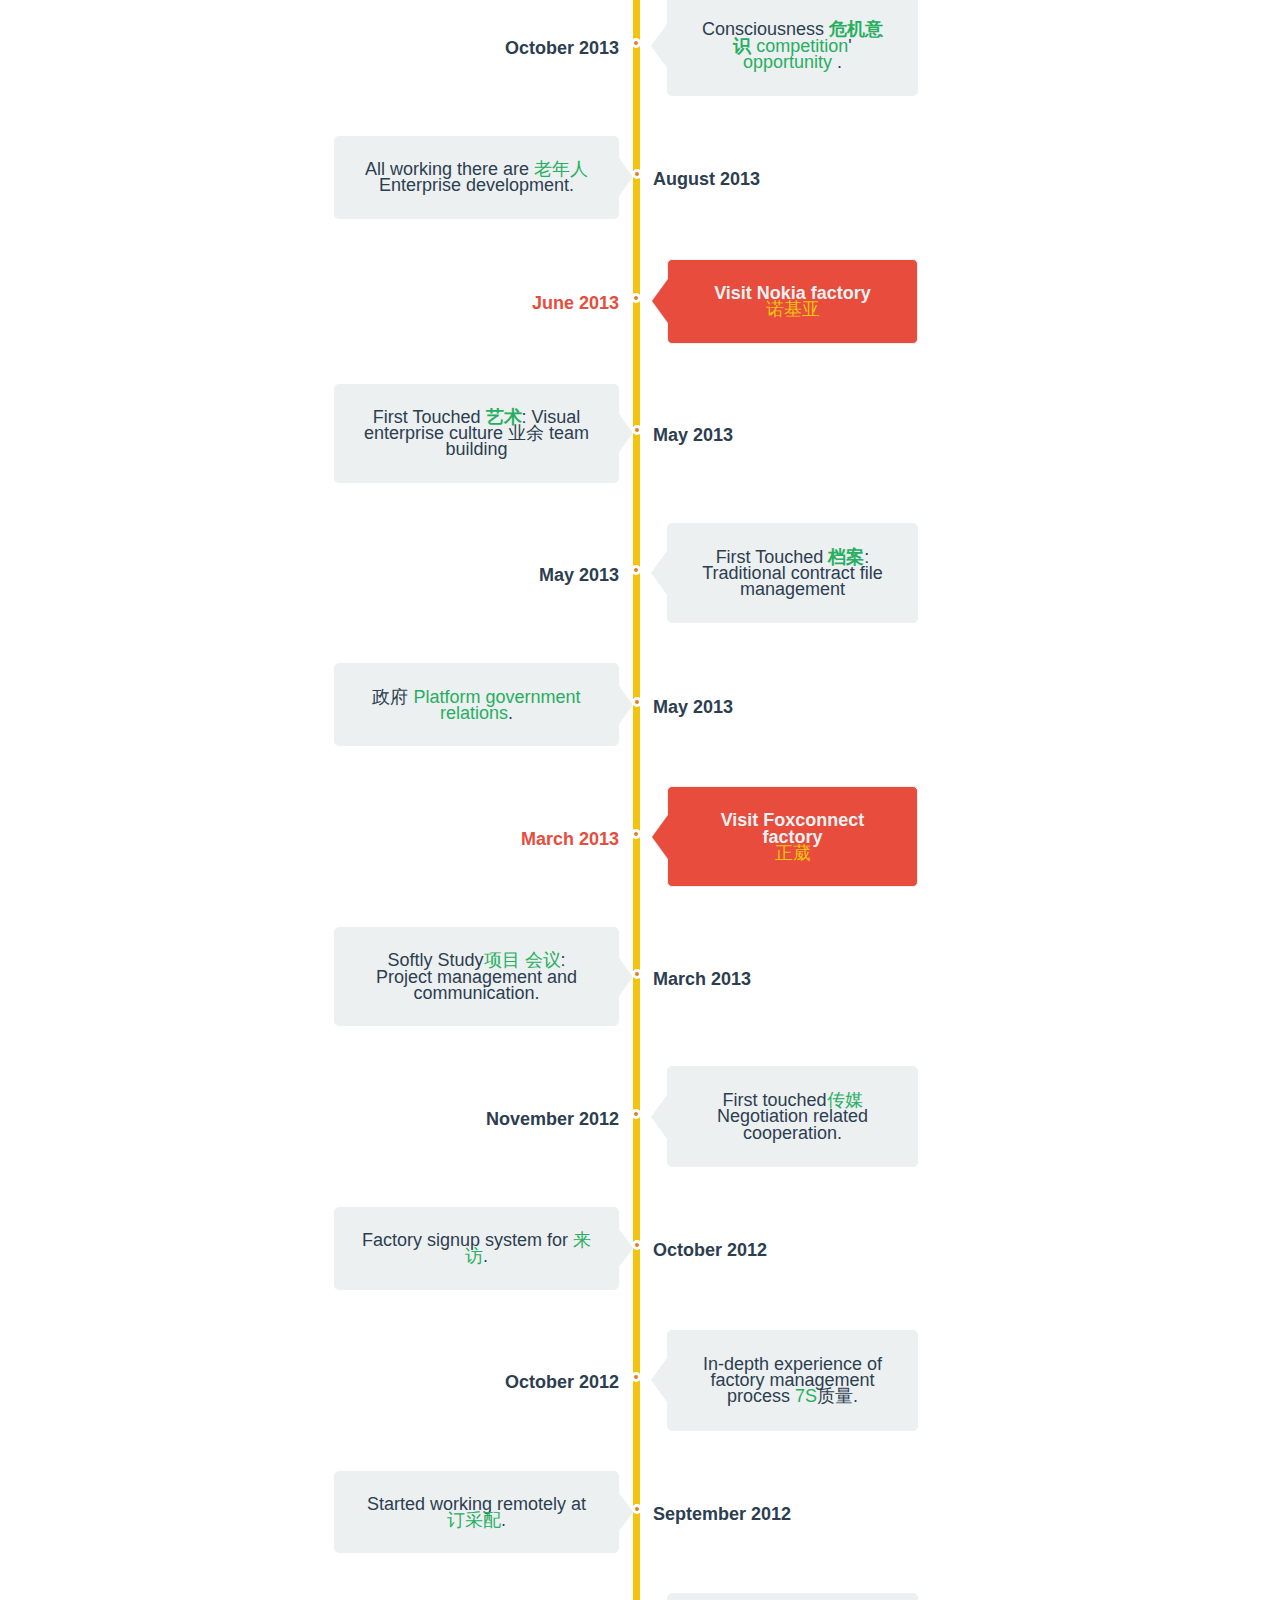
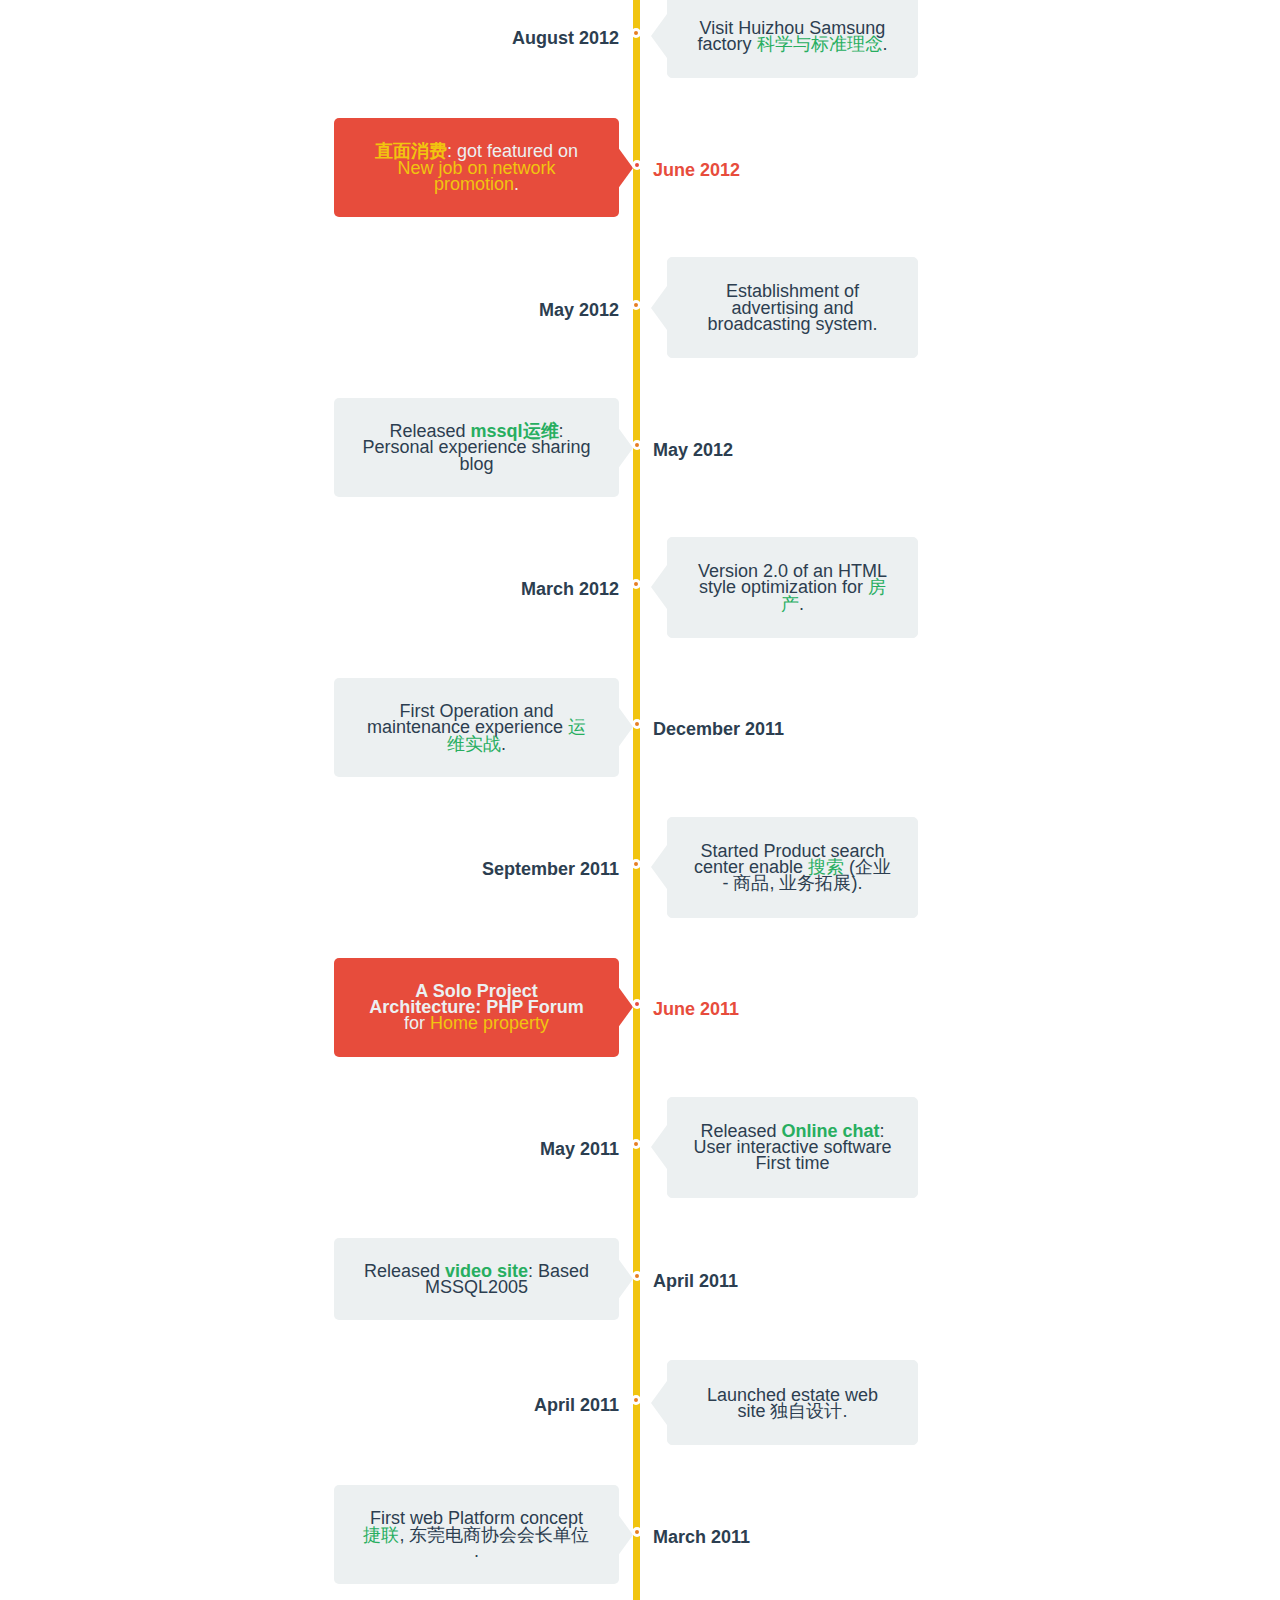
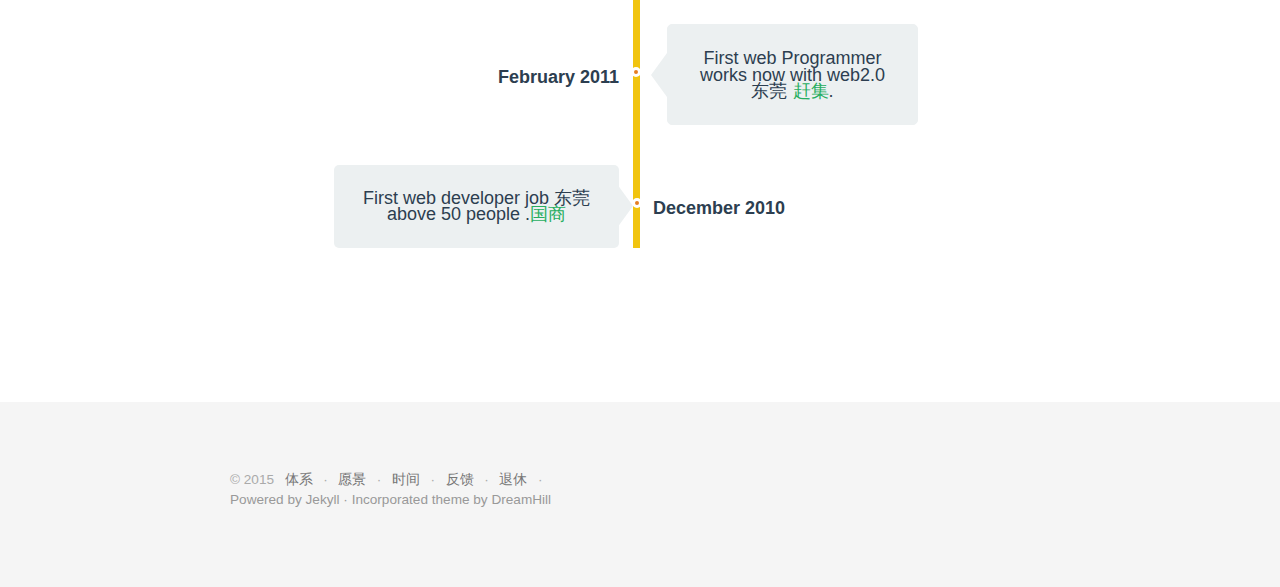
==== commit e3ba2a58: "Update about.html" ====
--- a/about.html
+++ b/about.html
@@ -115,7 +115,7 @@
         <li class="relevant">
           <p>
             <strong><a href="#" target="_blank">『Concept』Architecture </a>
-            </strong> Agricultural E-commece platform <a href="#">Ministry of Agriculture</a> 产 礼 2015.
+            </strong> Agricultural E-commece platform <a href="#">农业</a>生产 礼品 2015.
           </p>
           <span>December 2014</span>
         </li>
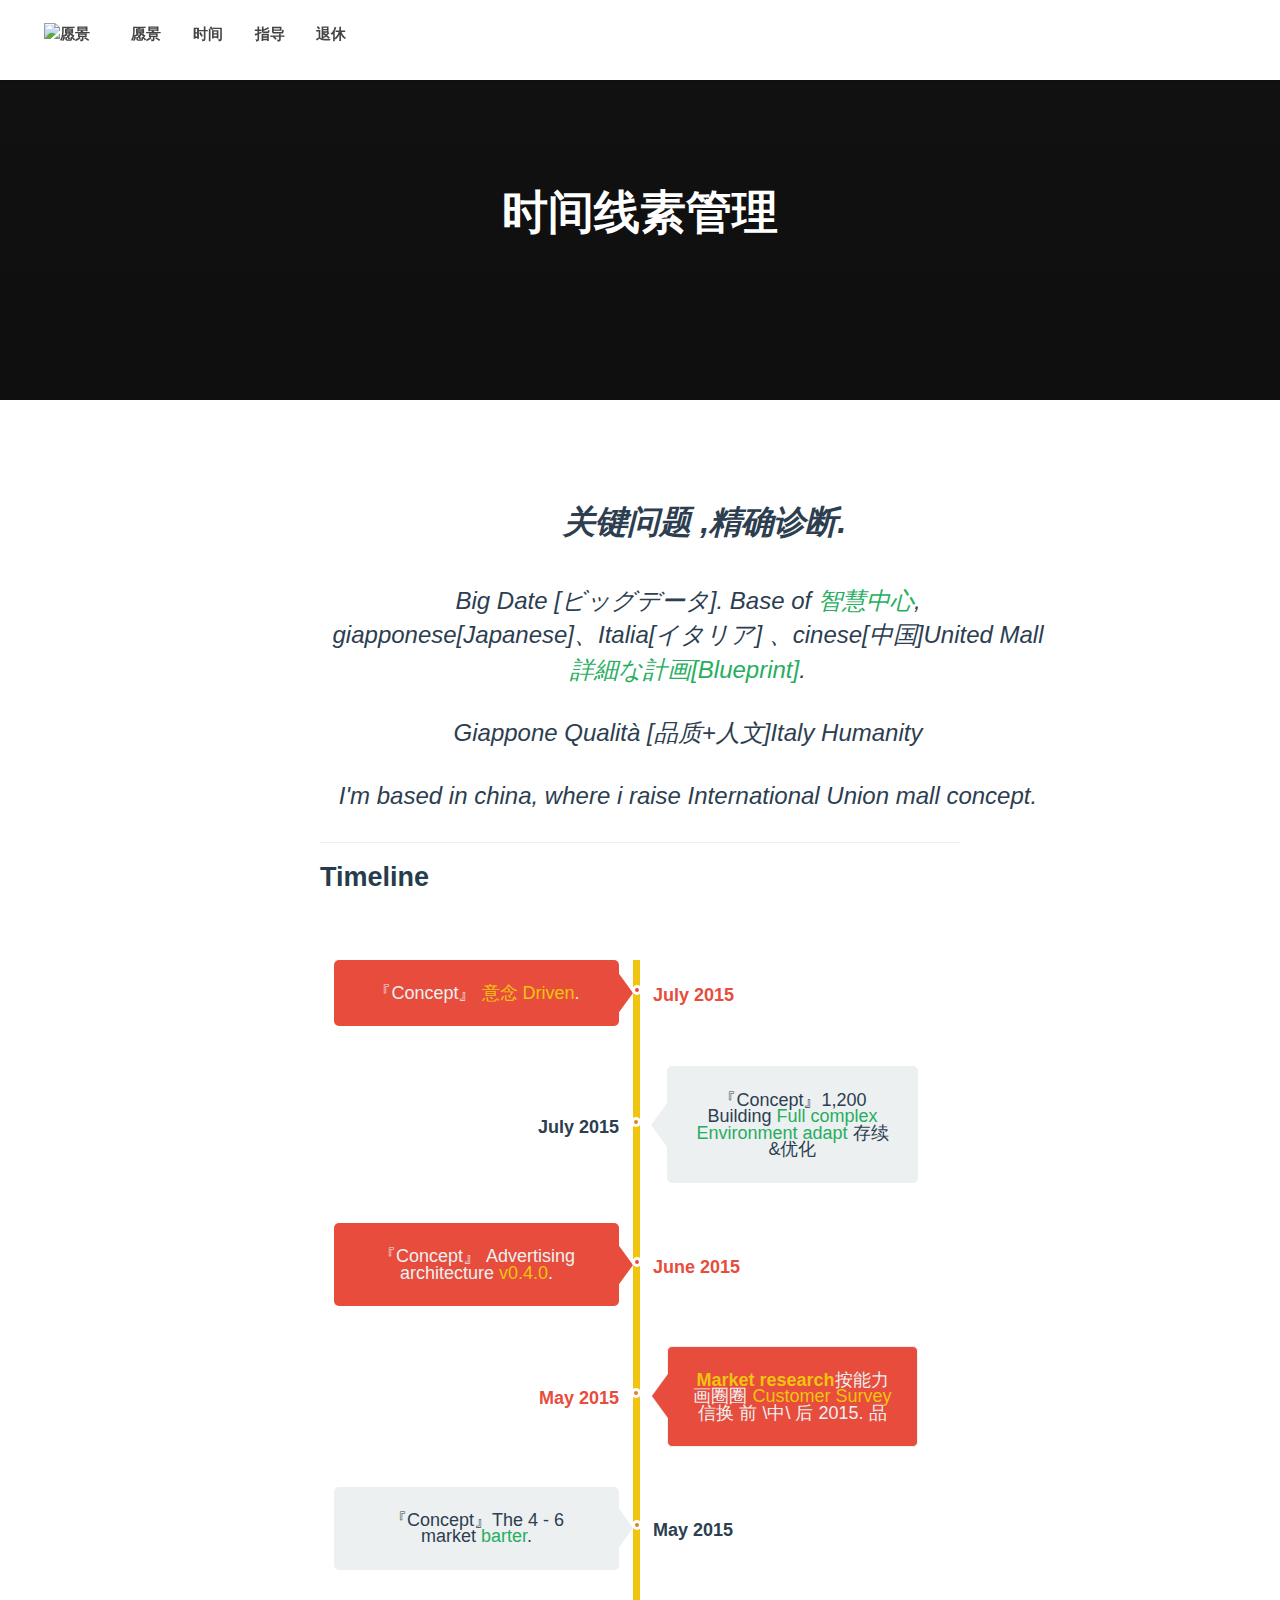
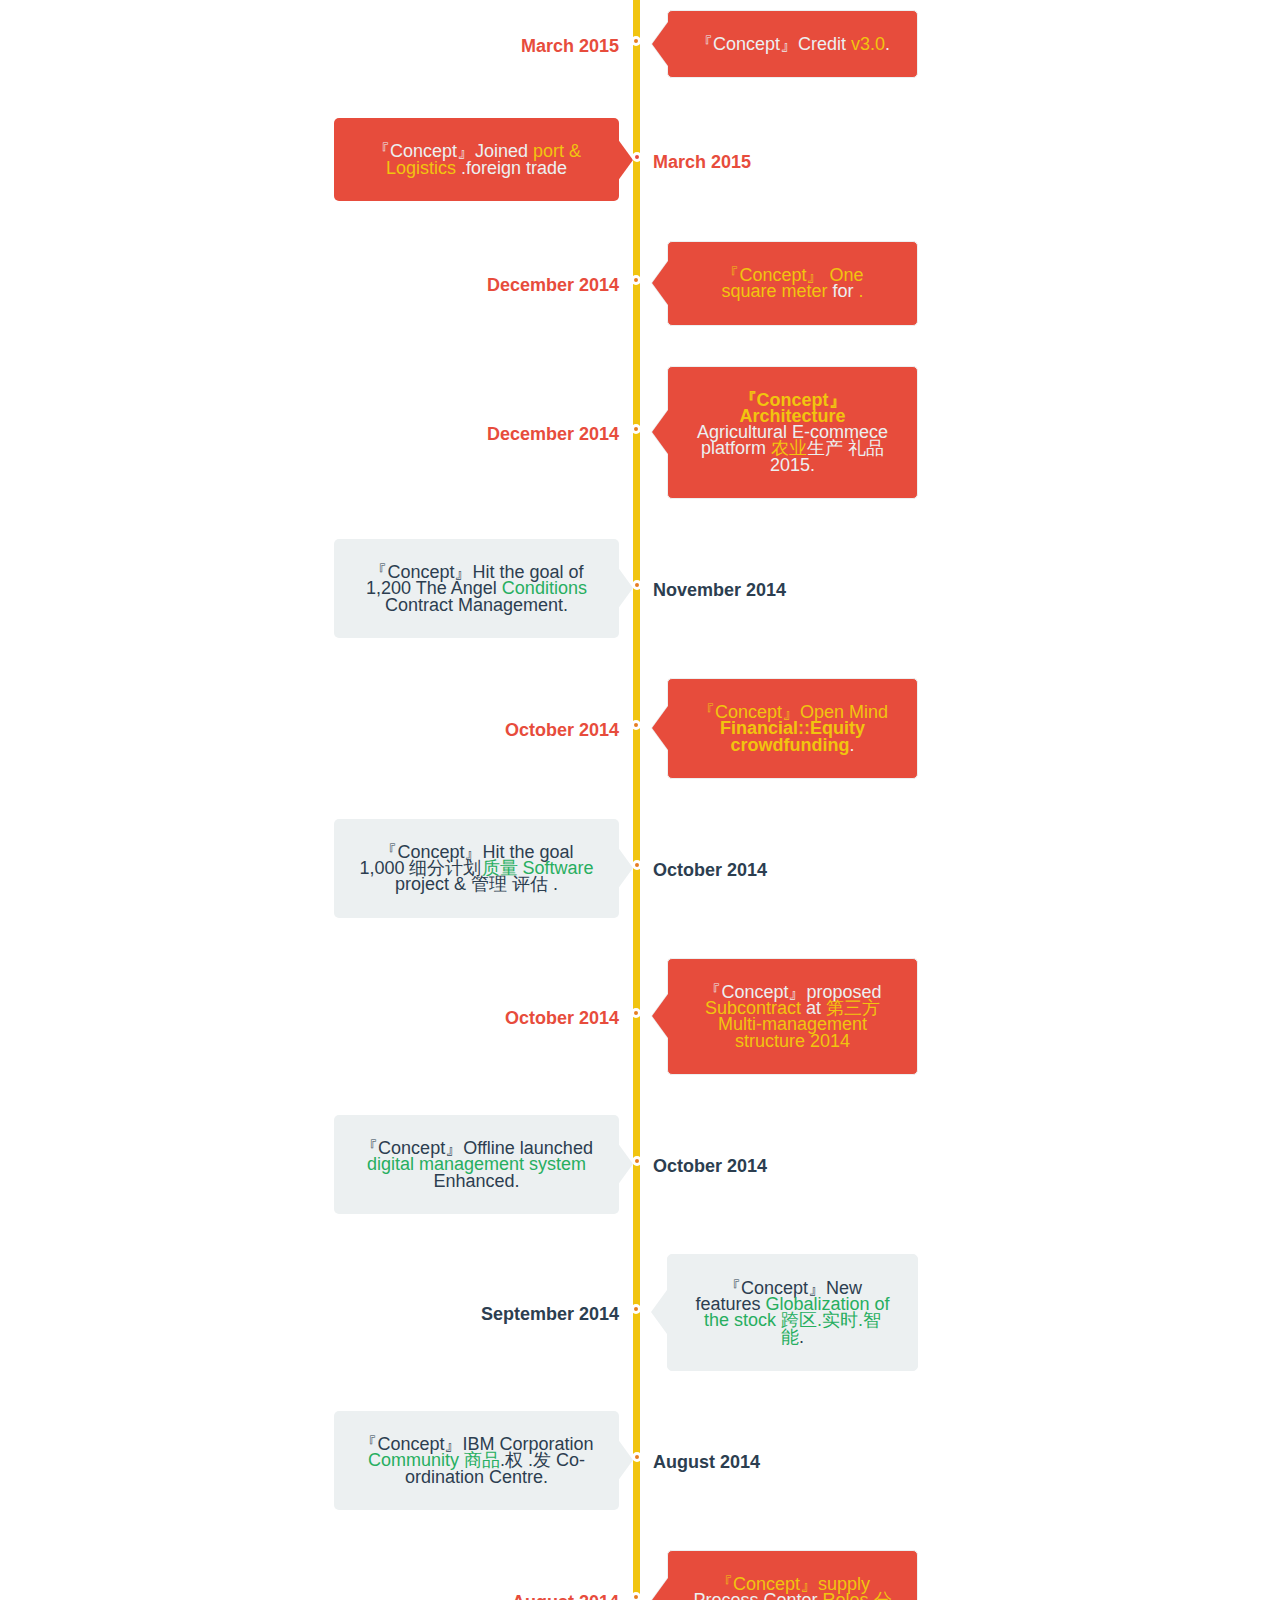
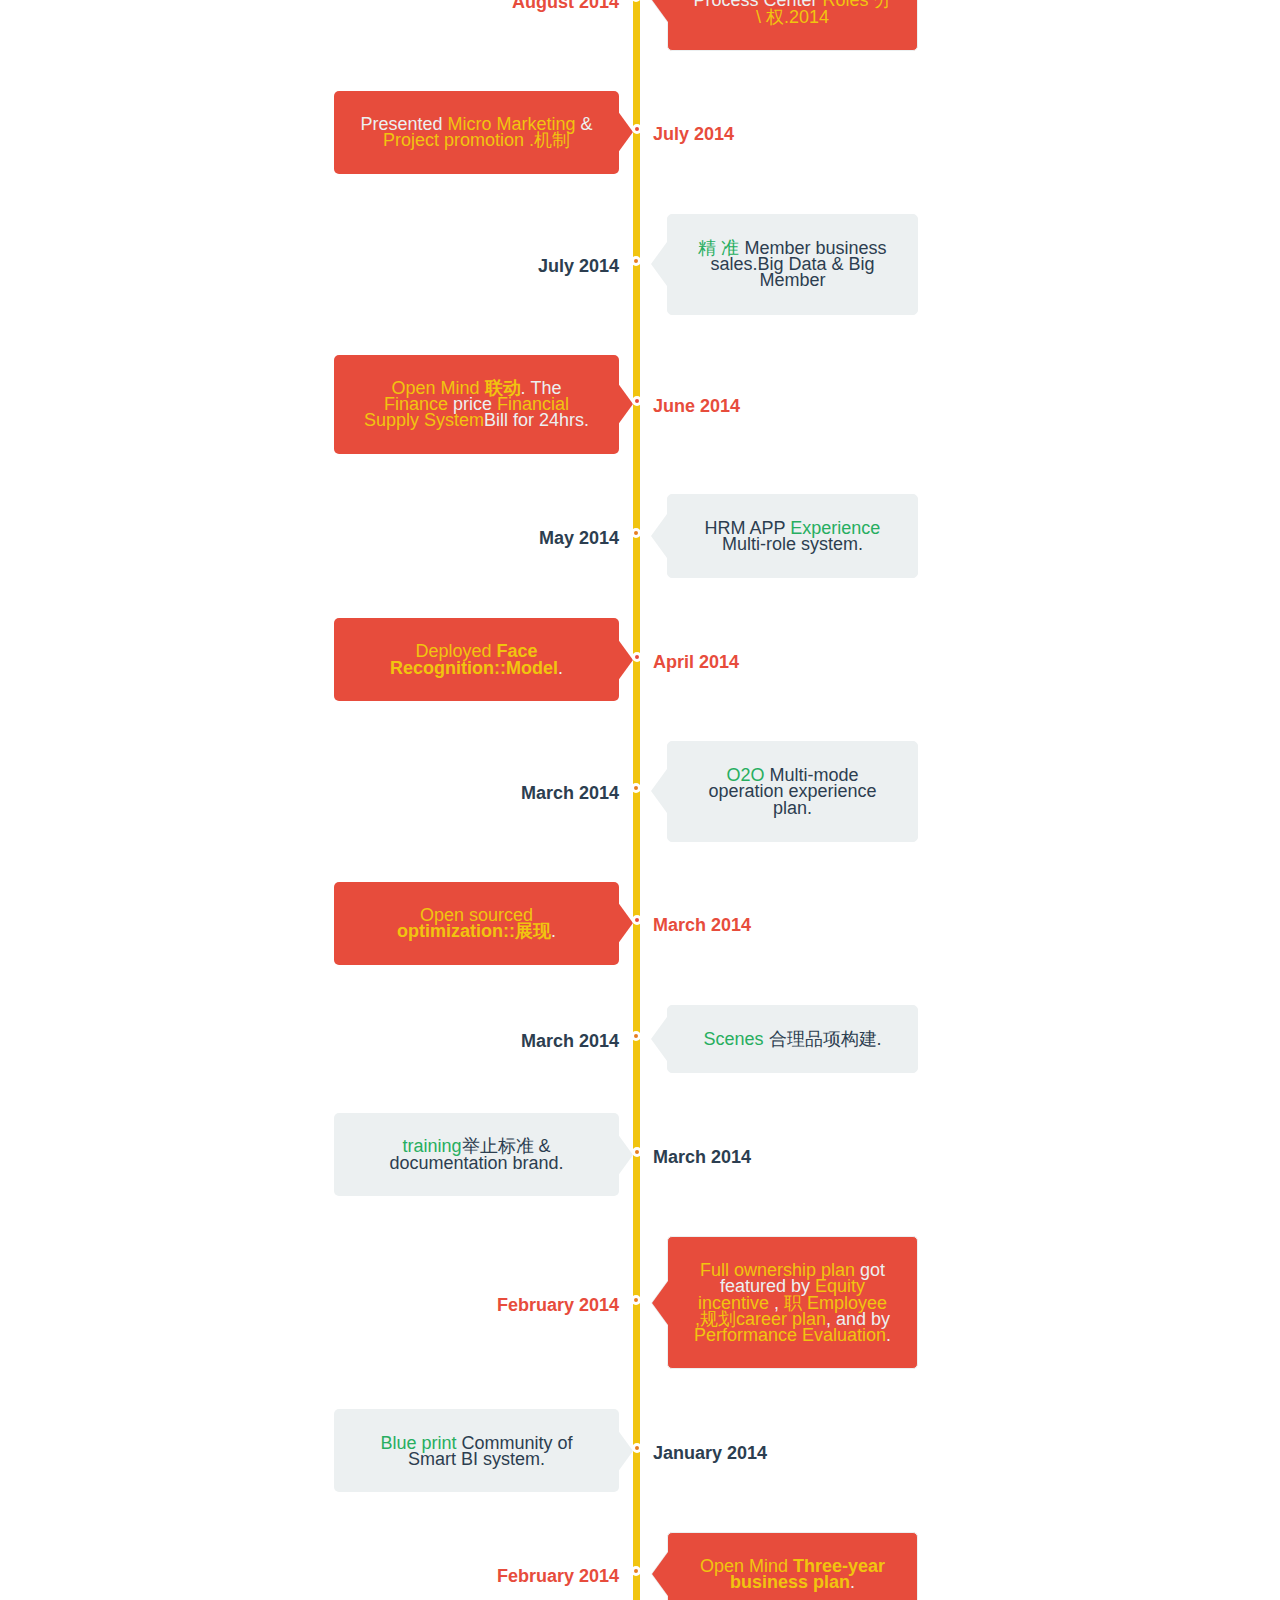
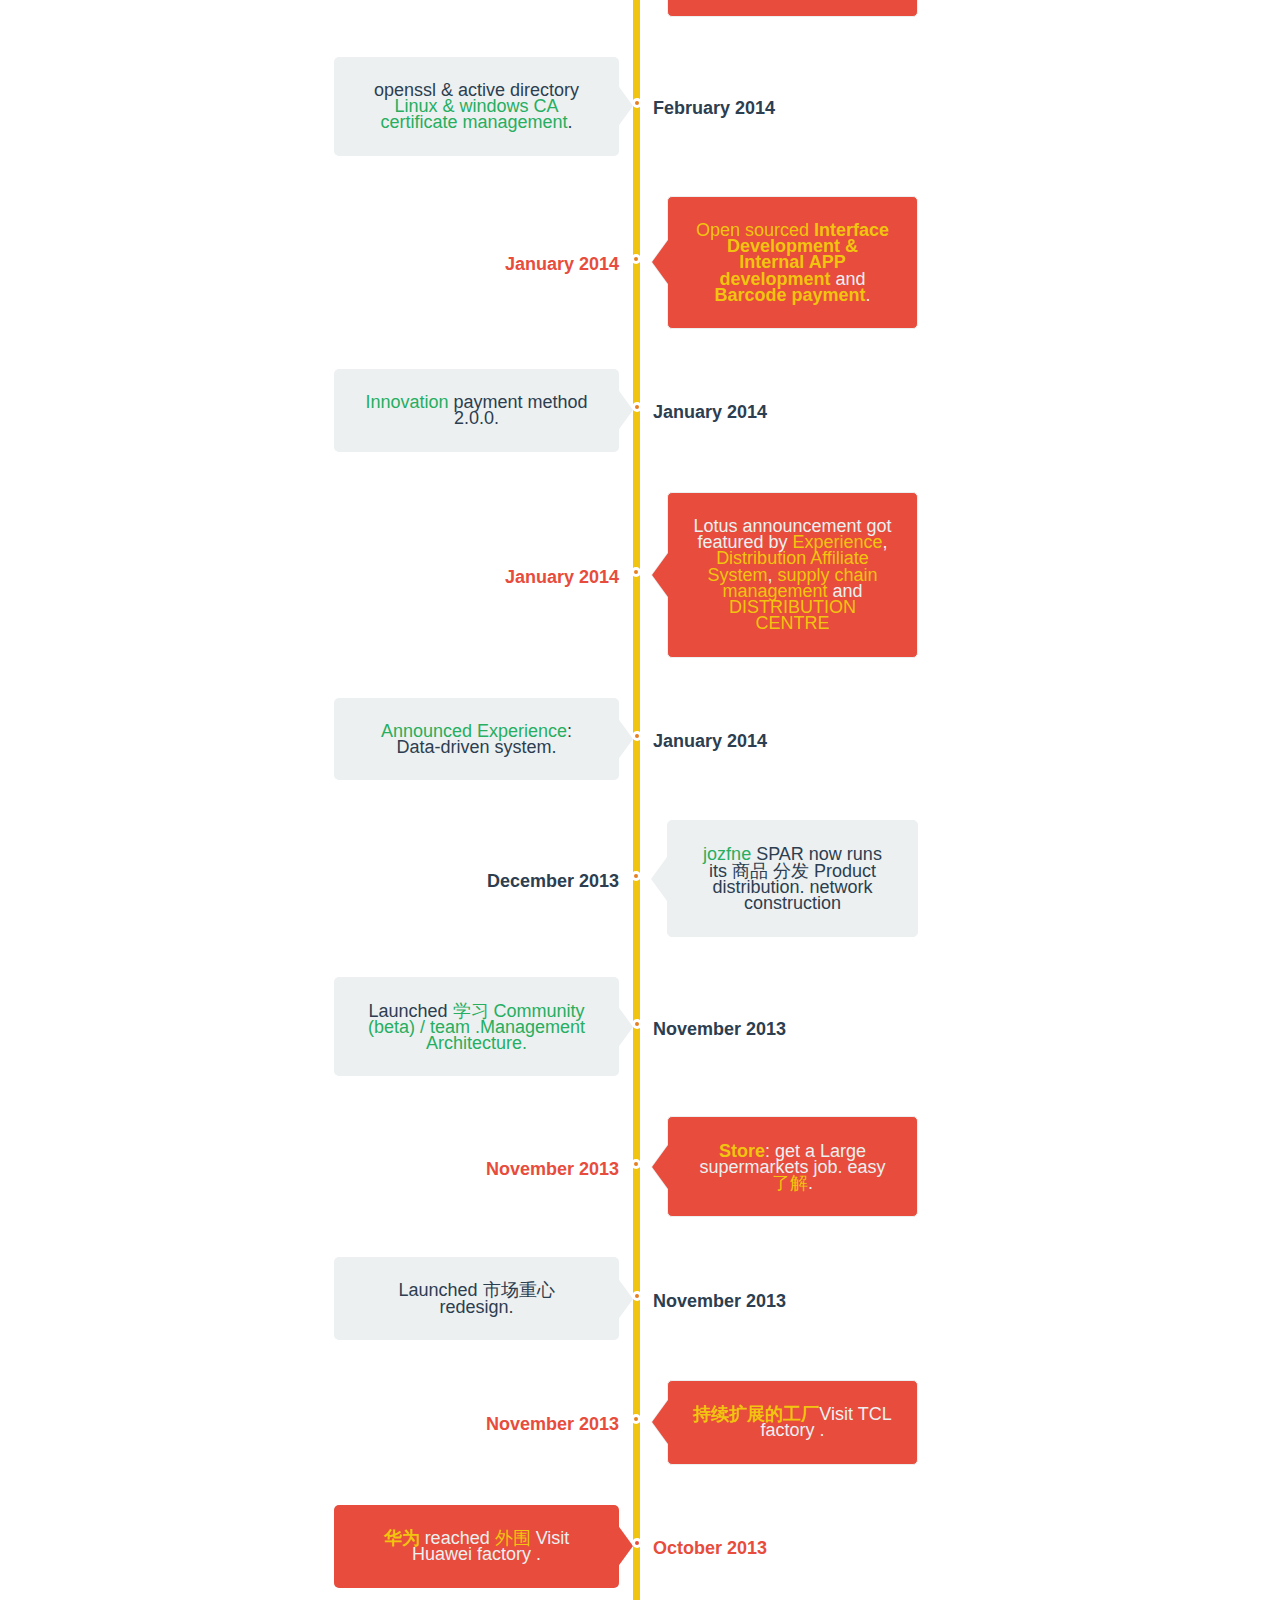
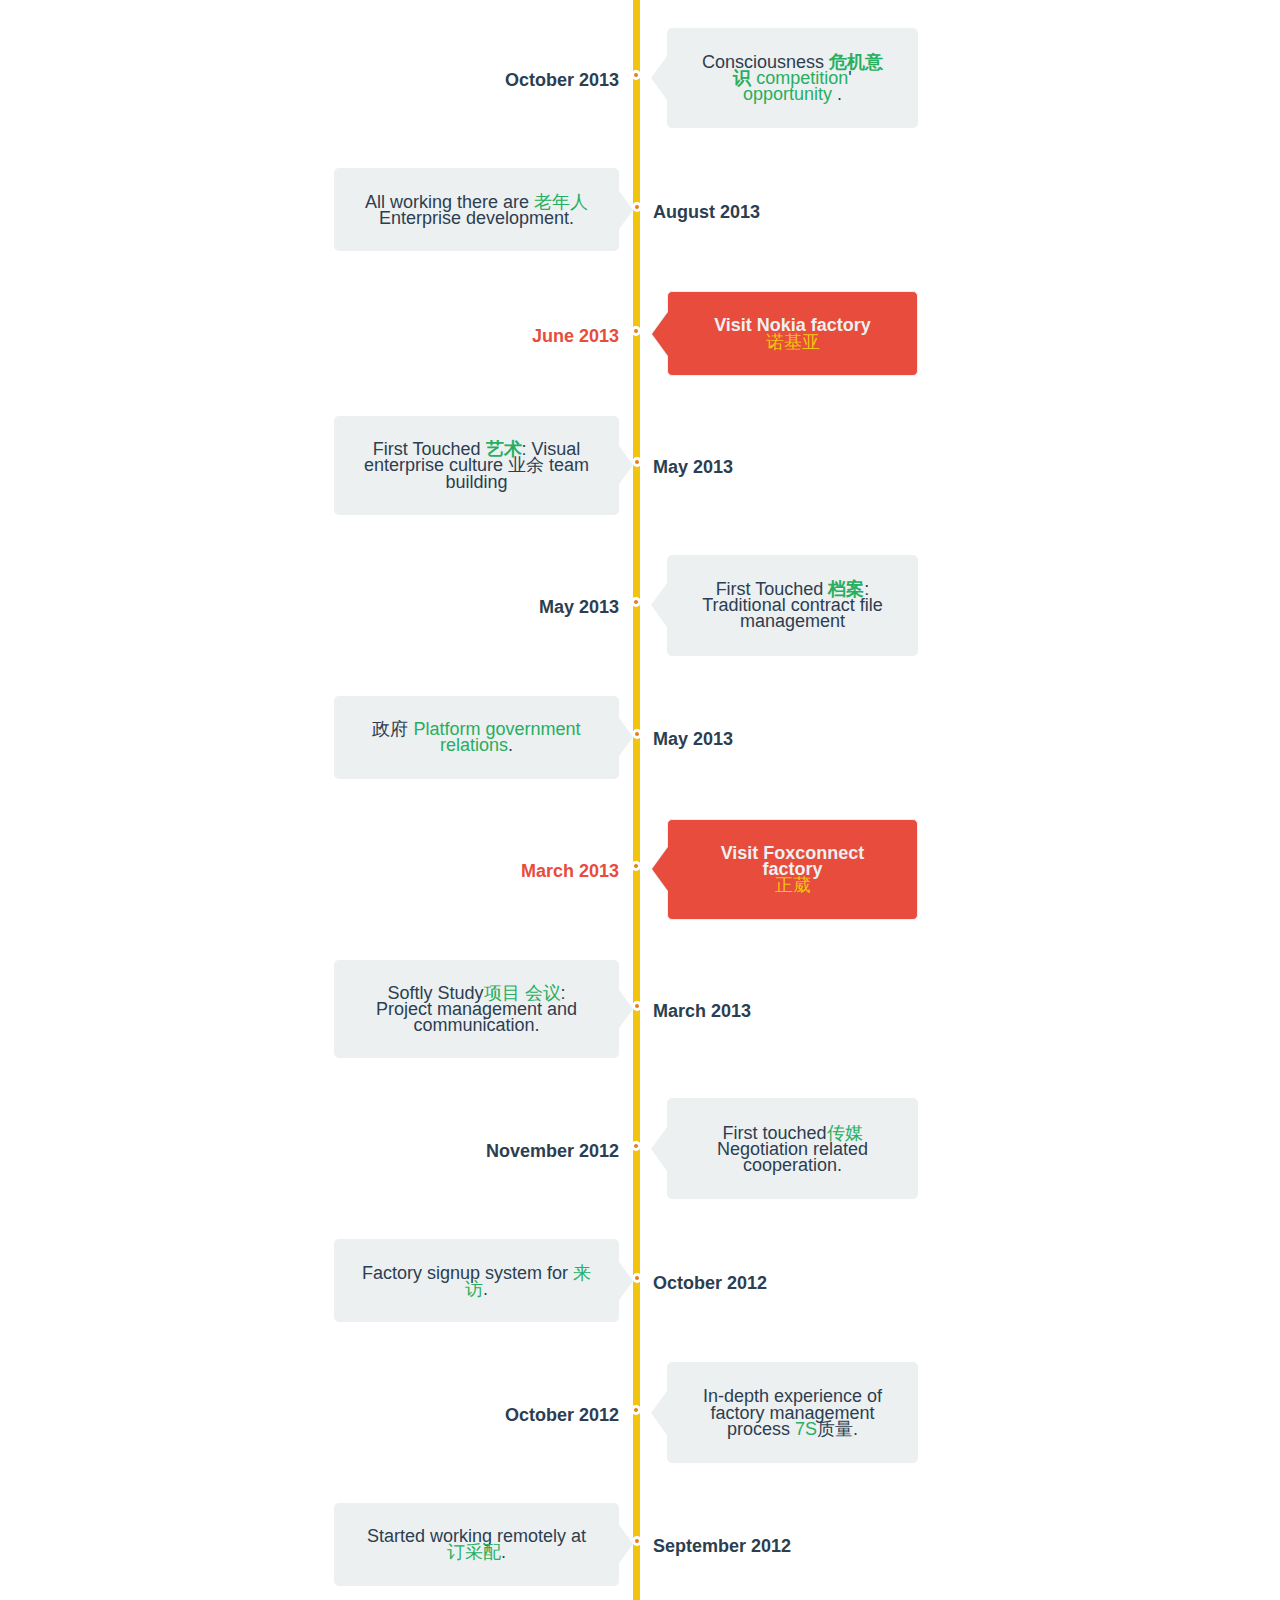
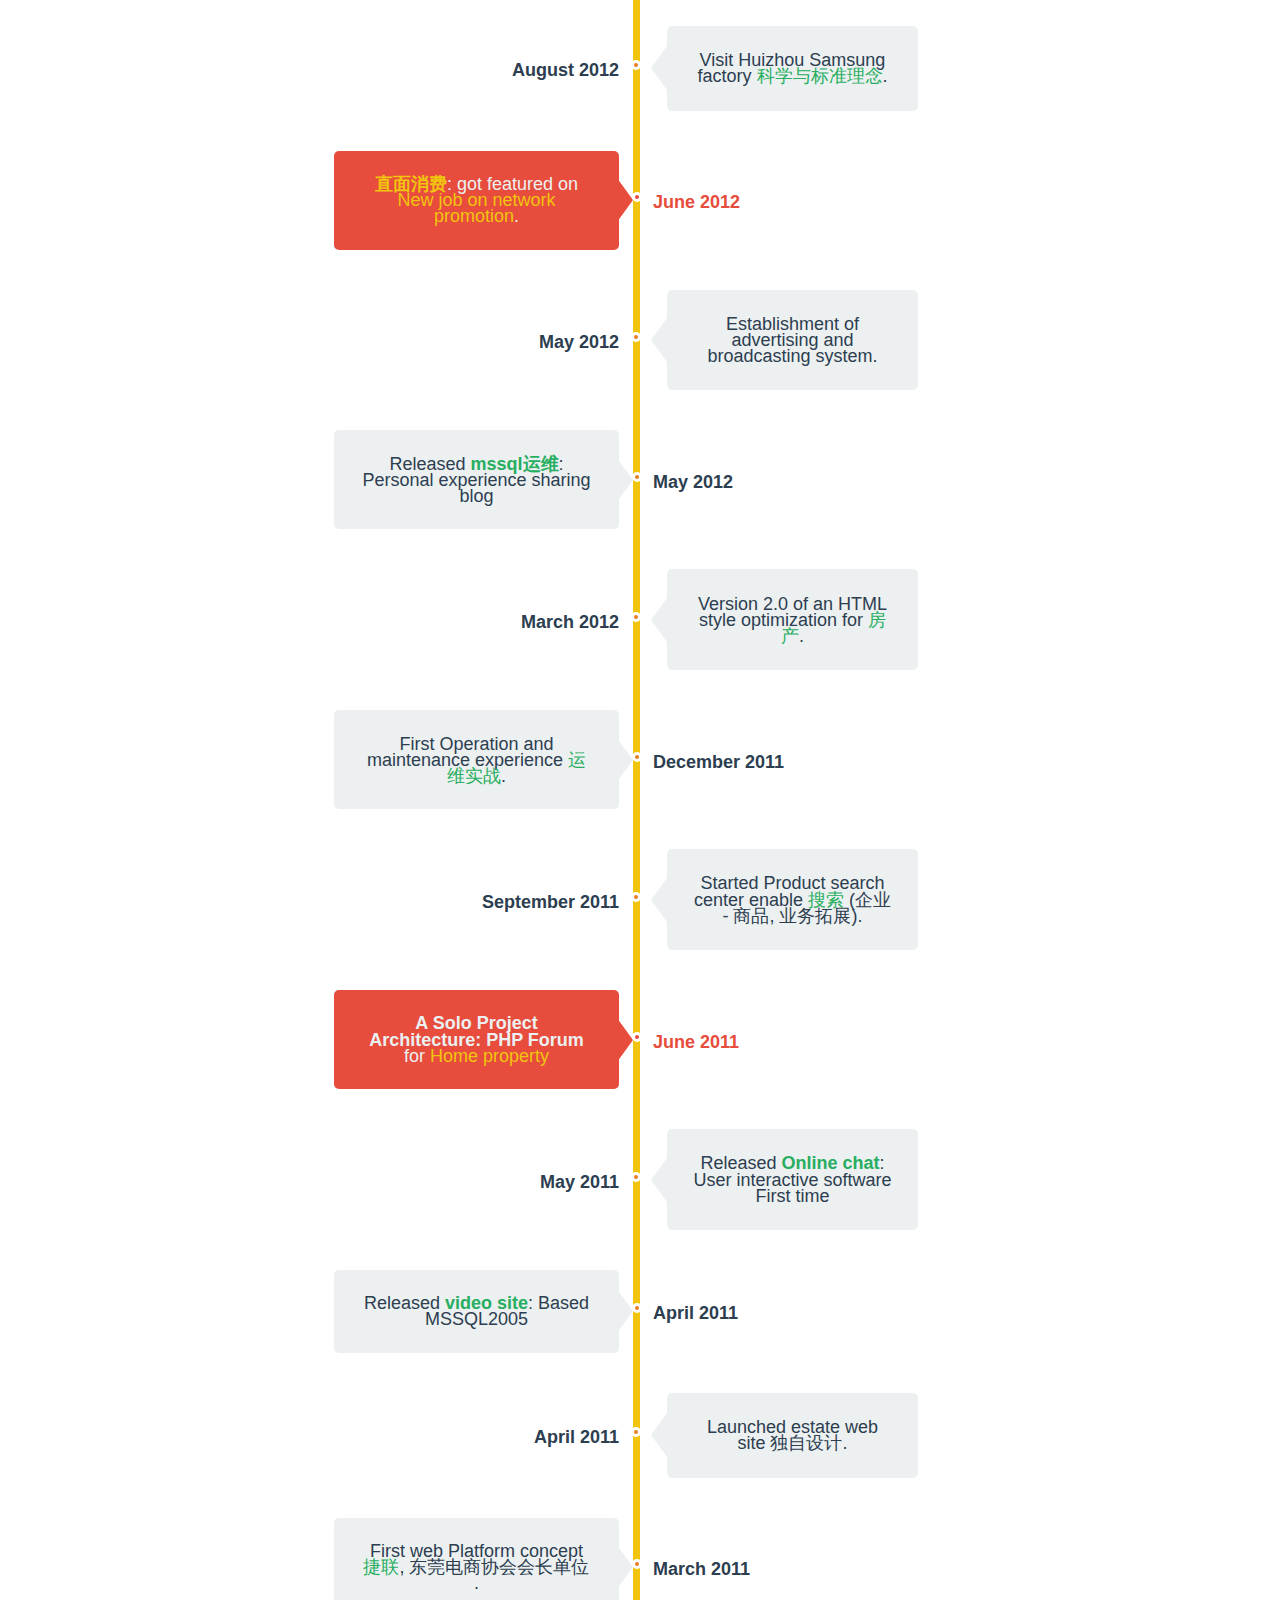
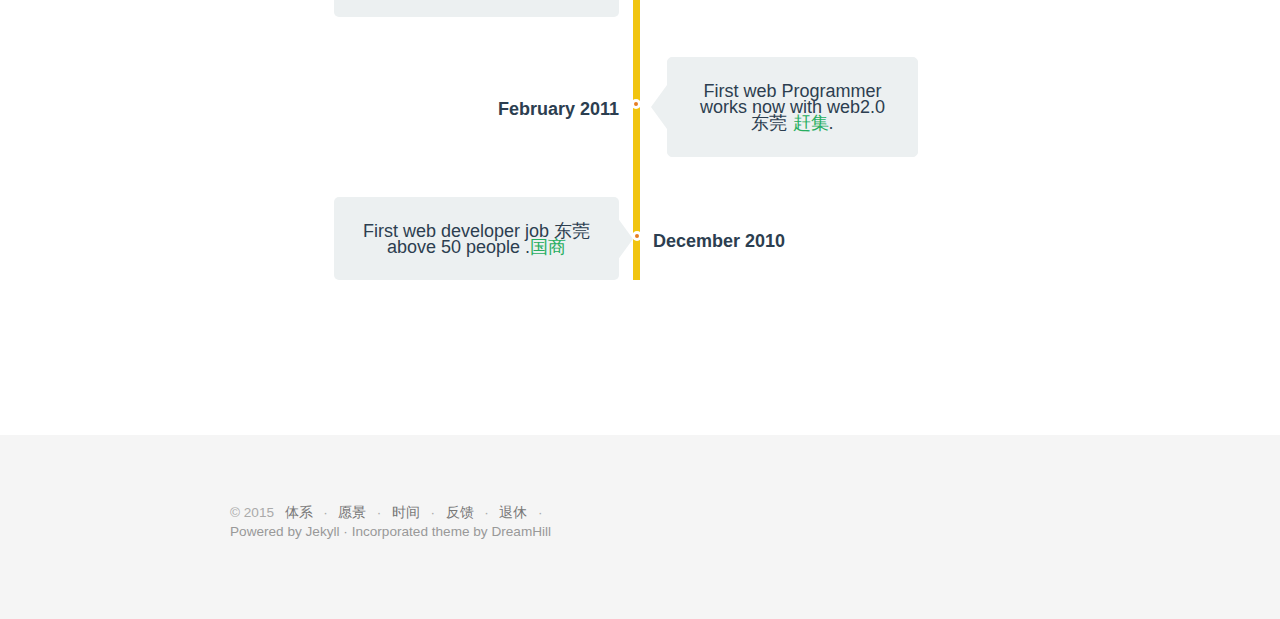
==== commit 169b5db6: "Update about.html" ====
--- a/about.html
+++ b/about.html
@@ -120,37 +120,37 @@
           <span>December 2014</span>
         </li>
         <li>
-          <p>Hit the goal of 1,200 The Angel <a href="#" target="_blank">Conditions</a>  Contract Management.</p>
+          <p>『Concept』Hit the goal of 1,200 The Angel <a href="#" target="_blank">Conditions</a>  Contract Management.</p>
           <span>November 2014</span>
         </li>
         <li class="relevant">
           <p>
-            <a href="#">Open Mind</a> <strong><a href="#" target="_blank">Financial::Equity crowdfunding</a></strong>.
+            <a href="#">『Concept』Open Mind</a> <strong><a href="#" target="_blank">Financial::Equity crowdfunding</a></strong>.
           </p>
           <span>October 2014</span>
         </li>
         <li>
-          <p>Hit the goal 1,000 细分计划<a href="#" target="_blank">质量 Software</a> project & 管理 评估 .</p>
+          <p>『Concept』Hit the goal 1,000 细分计划<a href="#" target="_blank">质量 Software</a> project & 管理 评估 .</p>
           <span>October 2014</span>
         </li>
         <li class="relevant">
-          <p>proposed <a href="#" target="_blank">Subcontract</a> at <a href="#" target="_blank">第三方 Multi-management structure 2014</a></p>
+          <p>『Concept』proposed <a href="#" target="_blank">Subcontract</a> at <a href="#" target="_blank">第三方 Multi-management structure 2014</a></p>
           <span>October 2014</span>
         </li>
         <li>
-          <p>Offline launched <a href="#" target="_blank">digital management system</a> Enhanced.</p>
+          <p>『Concept』Offline launched <a href="#" target="_blank">digital management system</a> Enhanced.</p>
           <span>October 2014</span>
         </li>
         <li>
-          <p>New features <a href="#" target="_blank">Globalization of the stock 跨区.实时.智能</a>.</p>
+          <p>『Concept』New features <a href="#" target="_blank">Globalization of the stock 跨区.实时.智能</a>.</p>
           <span>September 2014</span>
         </li>
         <li>
-          <p>IBM Corporation <a href="#" target="_blank"> Community 商品</a>.权 .发 Co-ordination Centre.</p>
+          <p>『Concept』IBM Corporation <a href="#" target="_blank"> Community 商品</a>.权 .发 Co-ordination Centre.</p>
           <span>August 2014</span>
         </li>
         <li class="relevant">
-          <p><a href="#" target="_blank">supply</a> Process Center <a href="#" target="_blank">Roles 分权.2014</a></p>
+          <p><a href="#" target="_blank">『Concept』supply</a> Process Center <a href="#" target="_blank">Roles 分 \ 权.2014</a></p>
           <span>August 2014</span>
         </li>
         <li class="relevant">
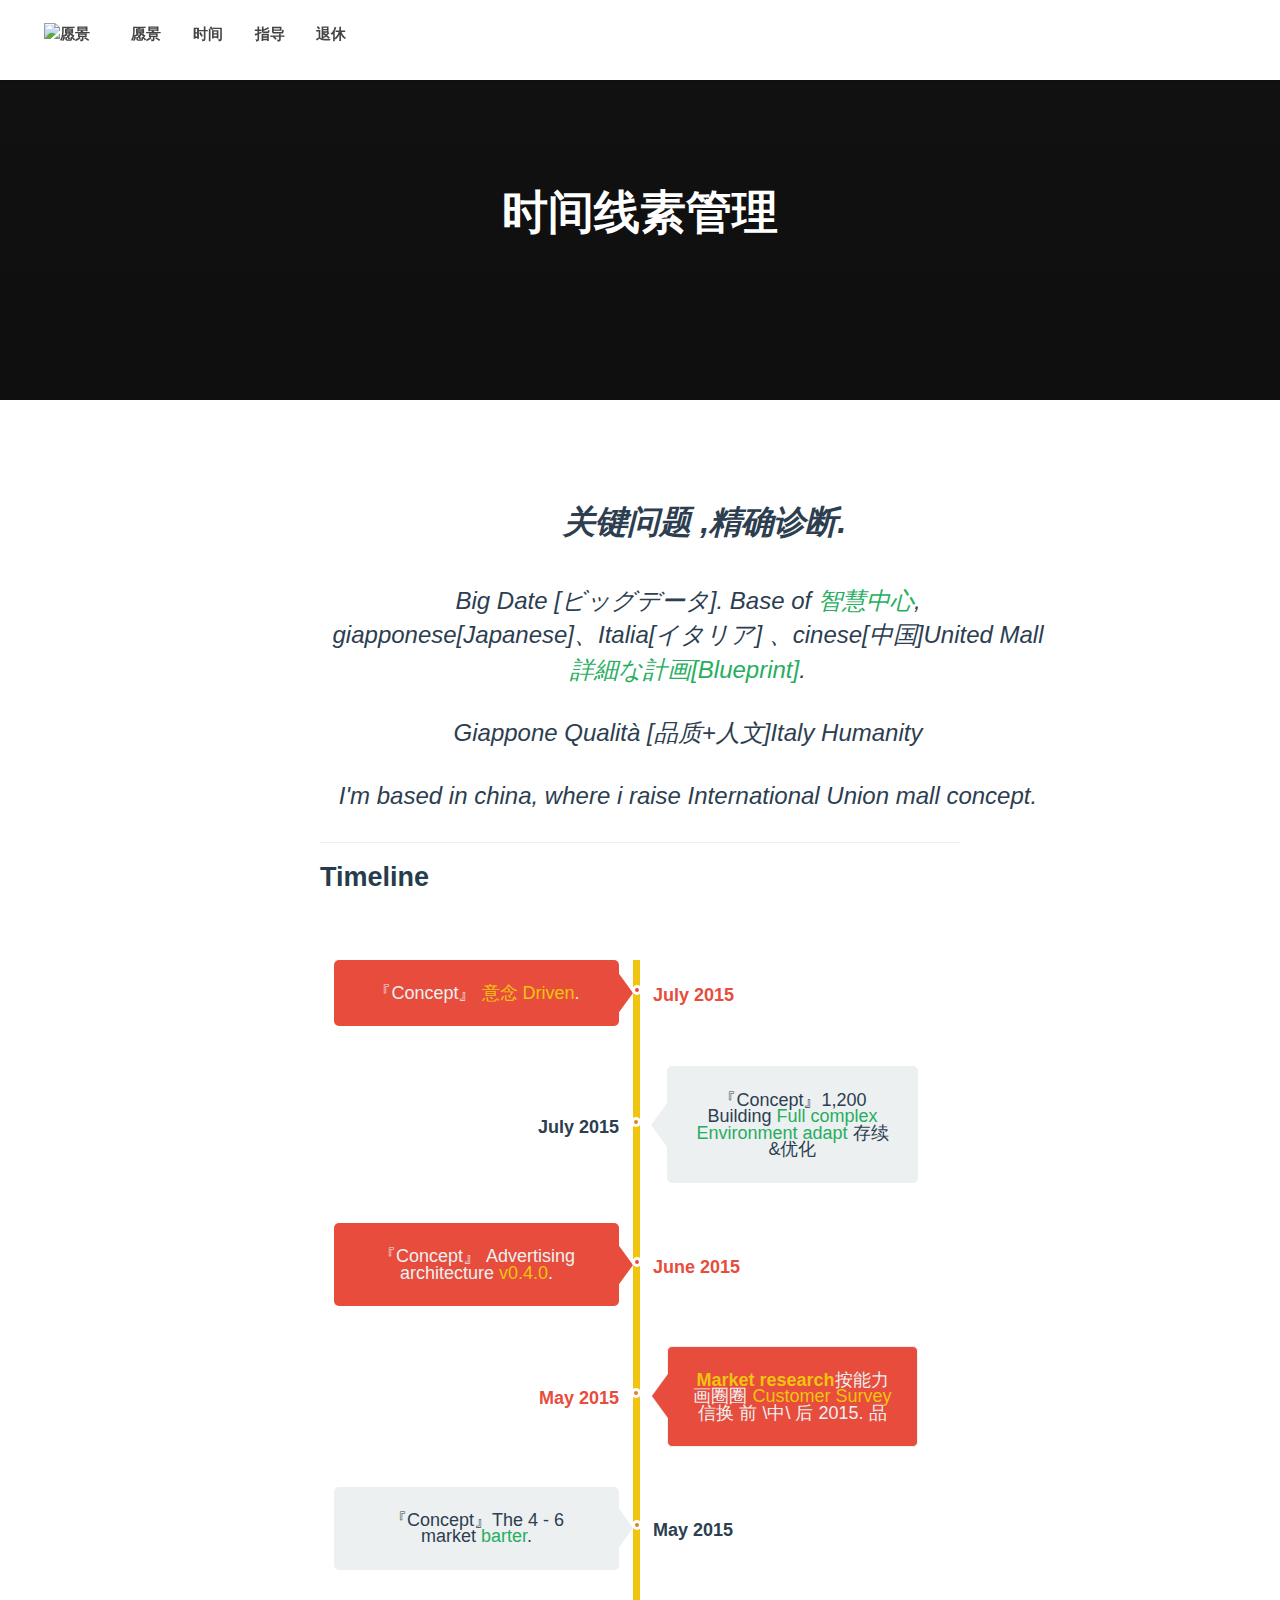
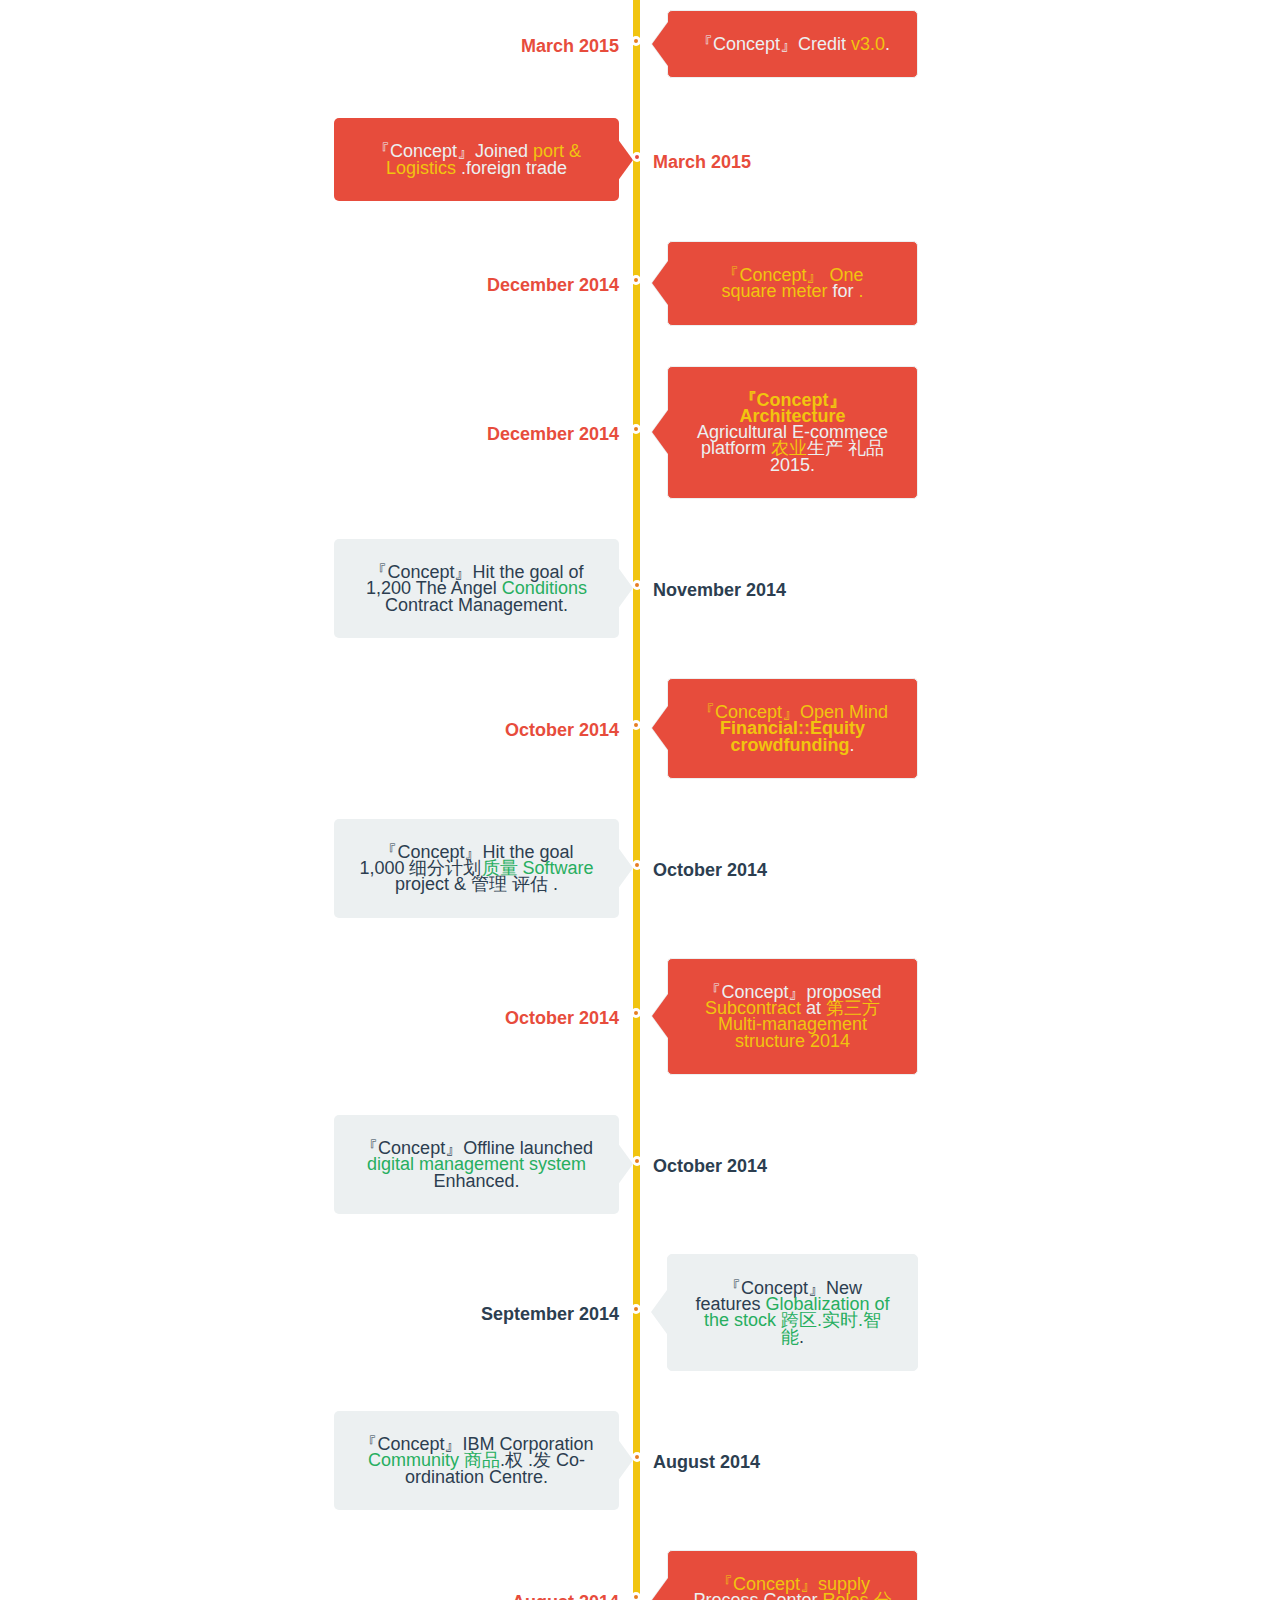
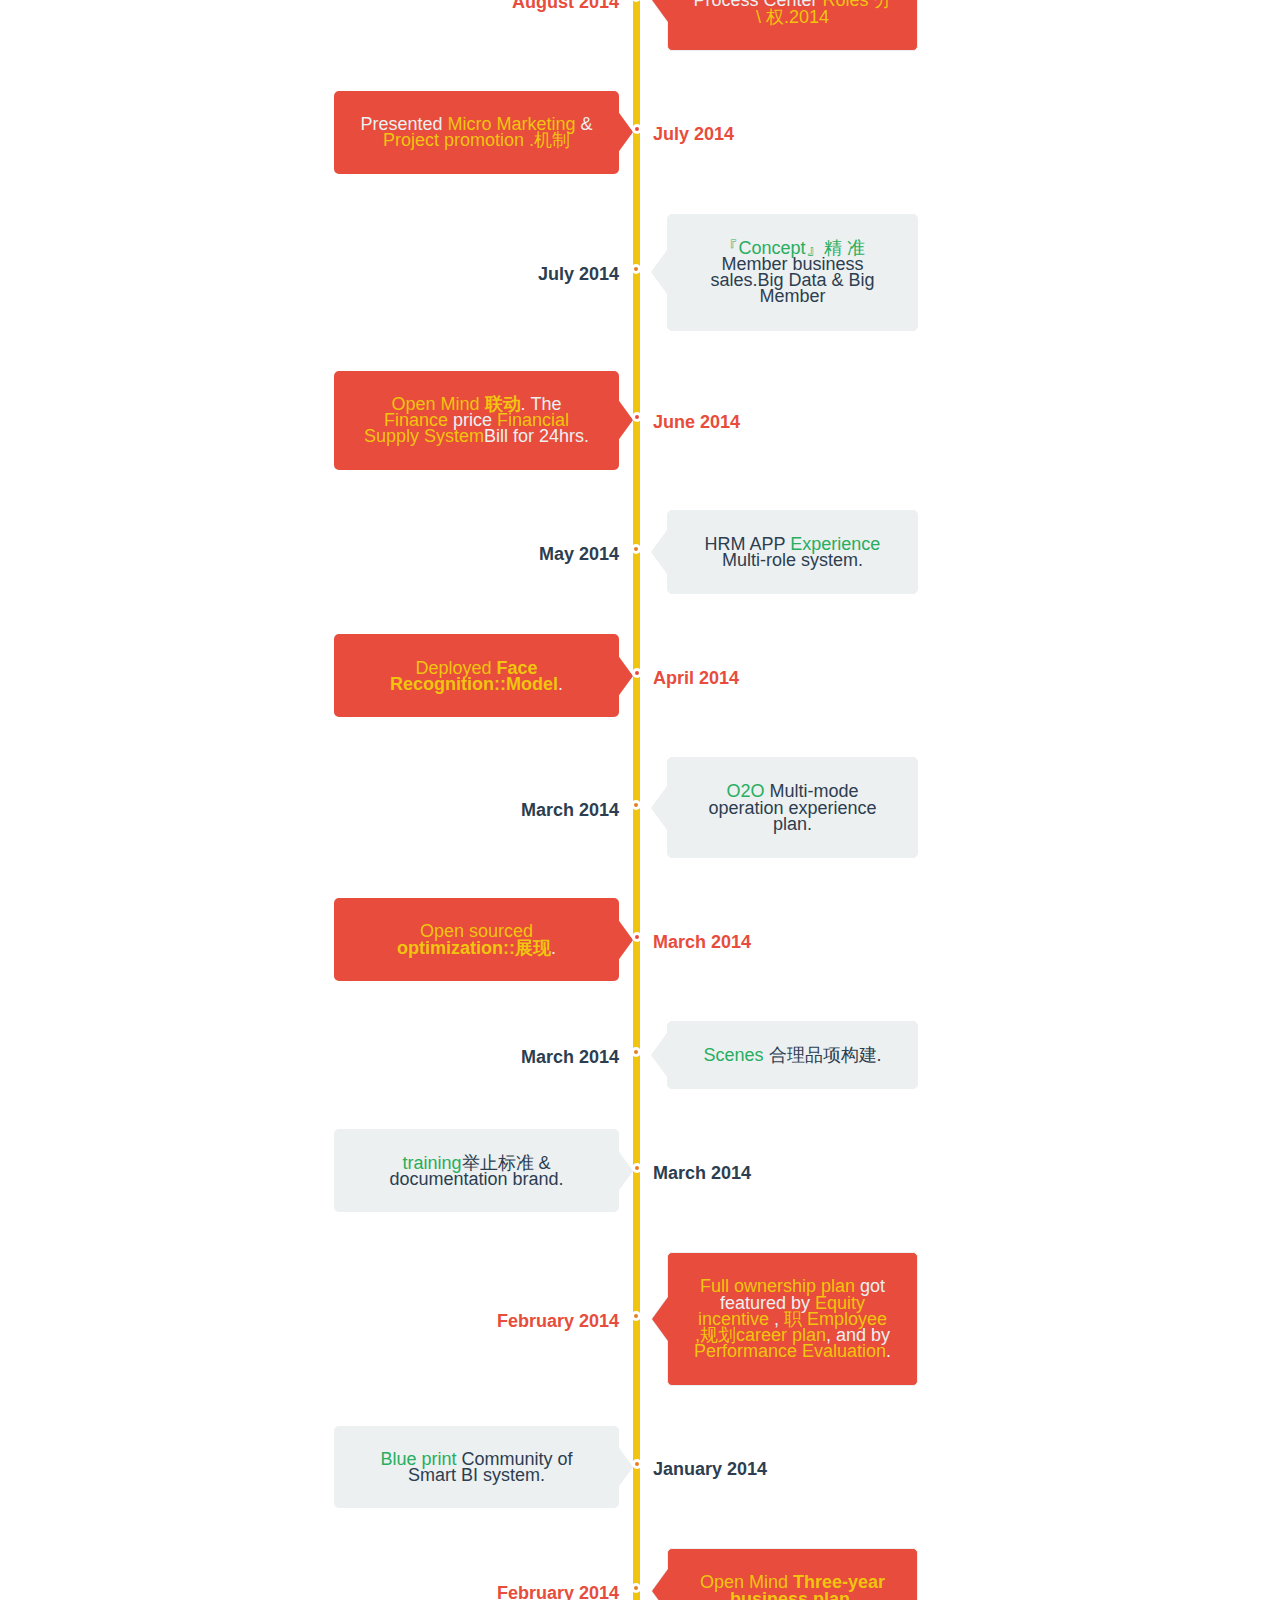
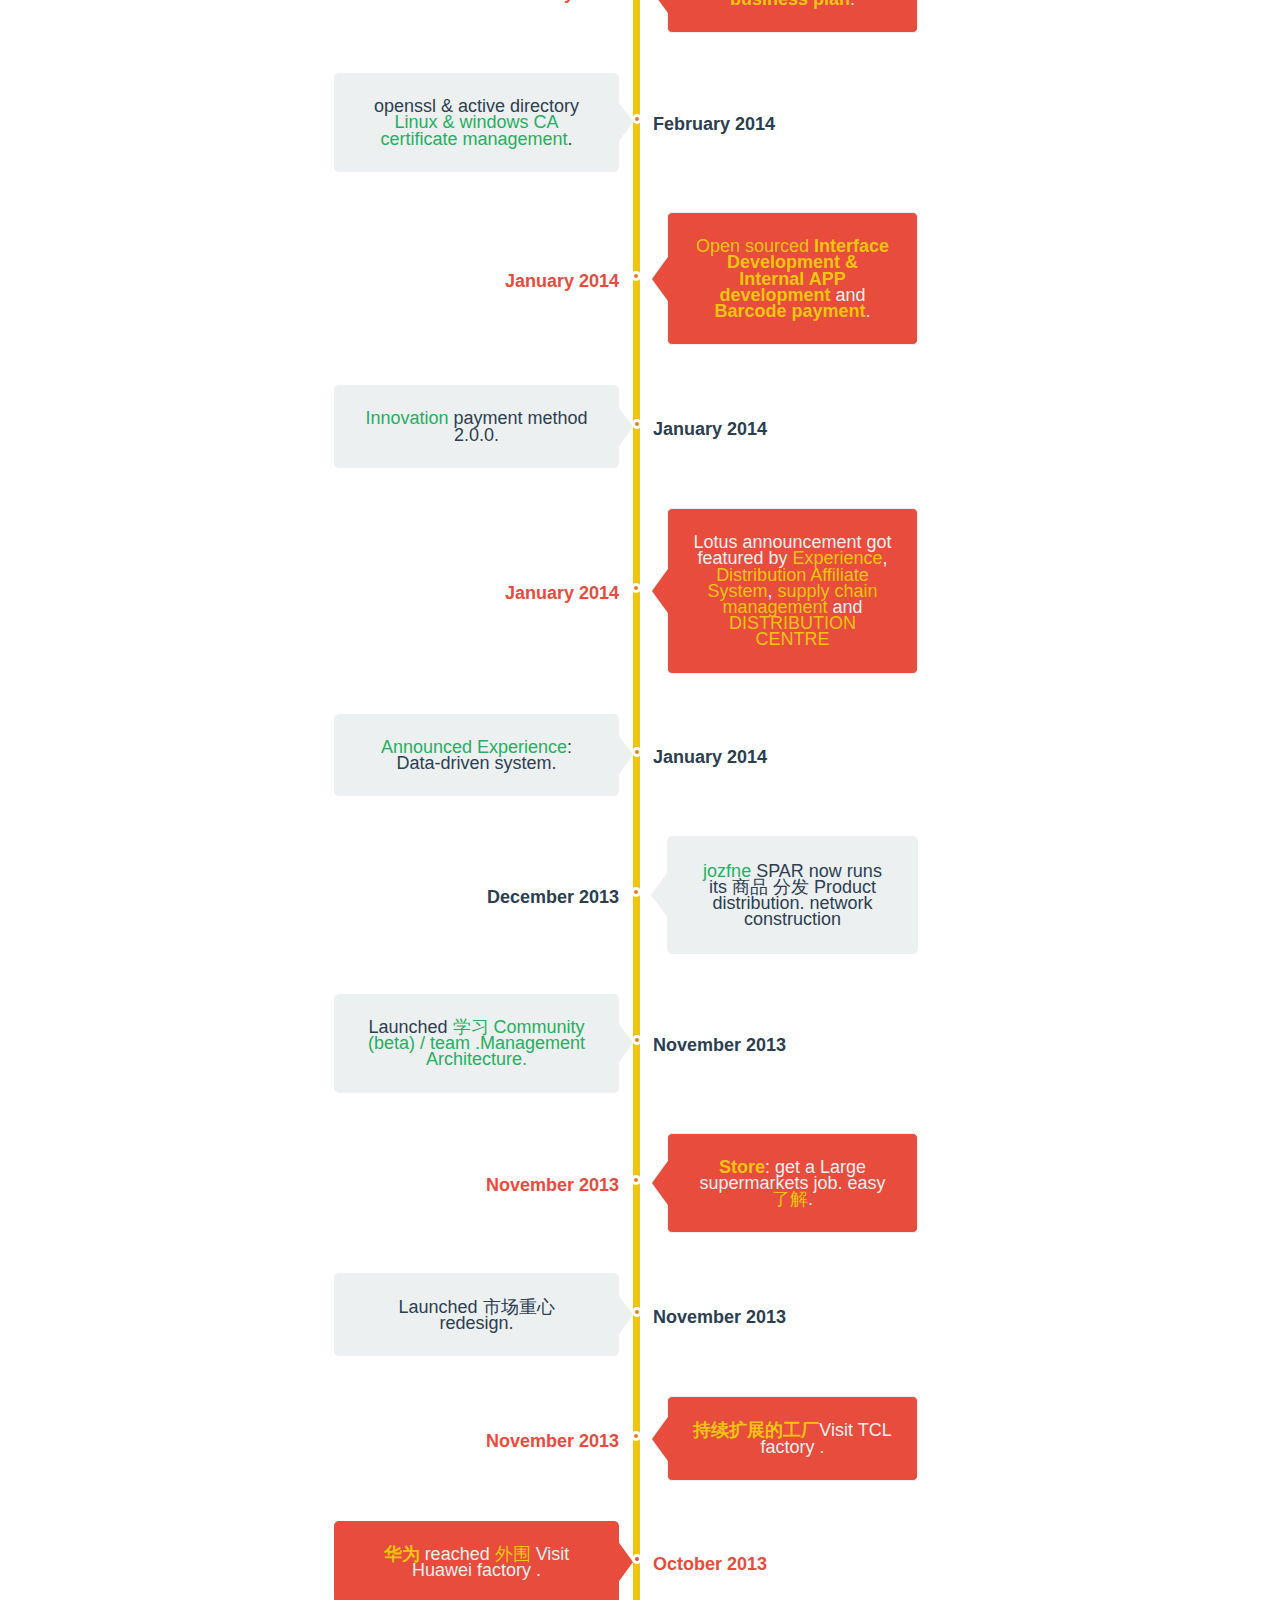
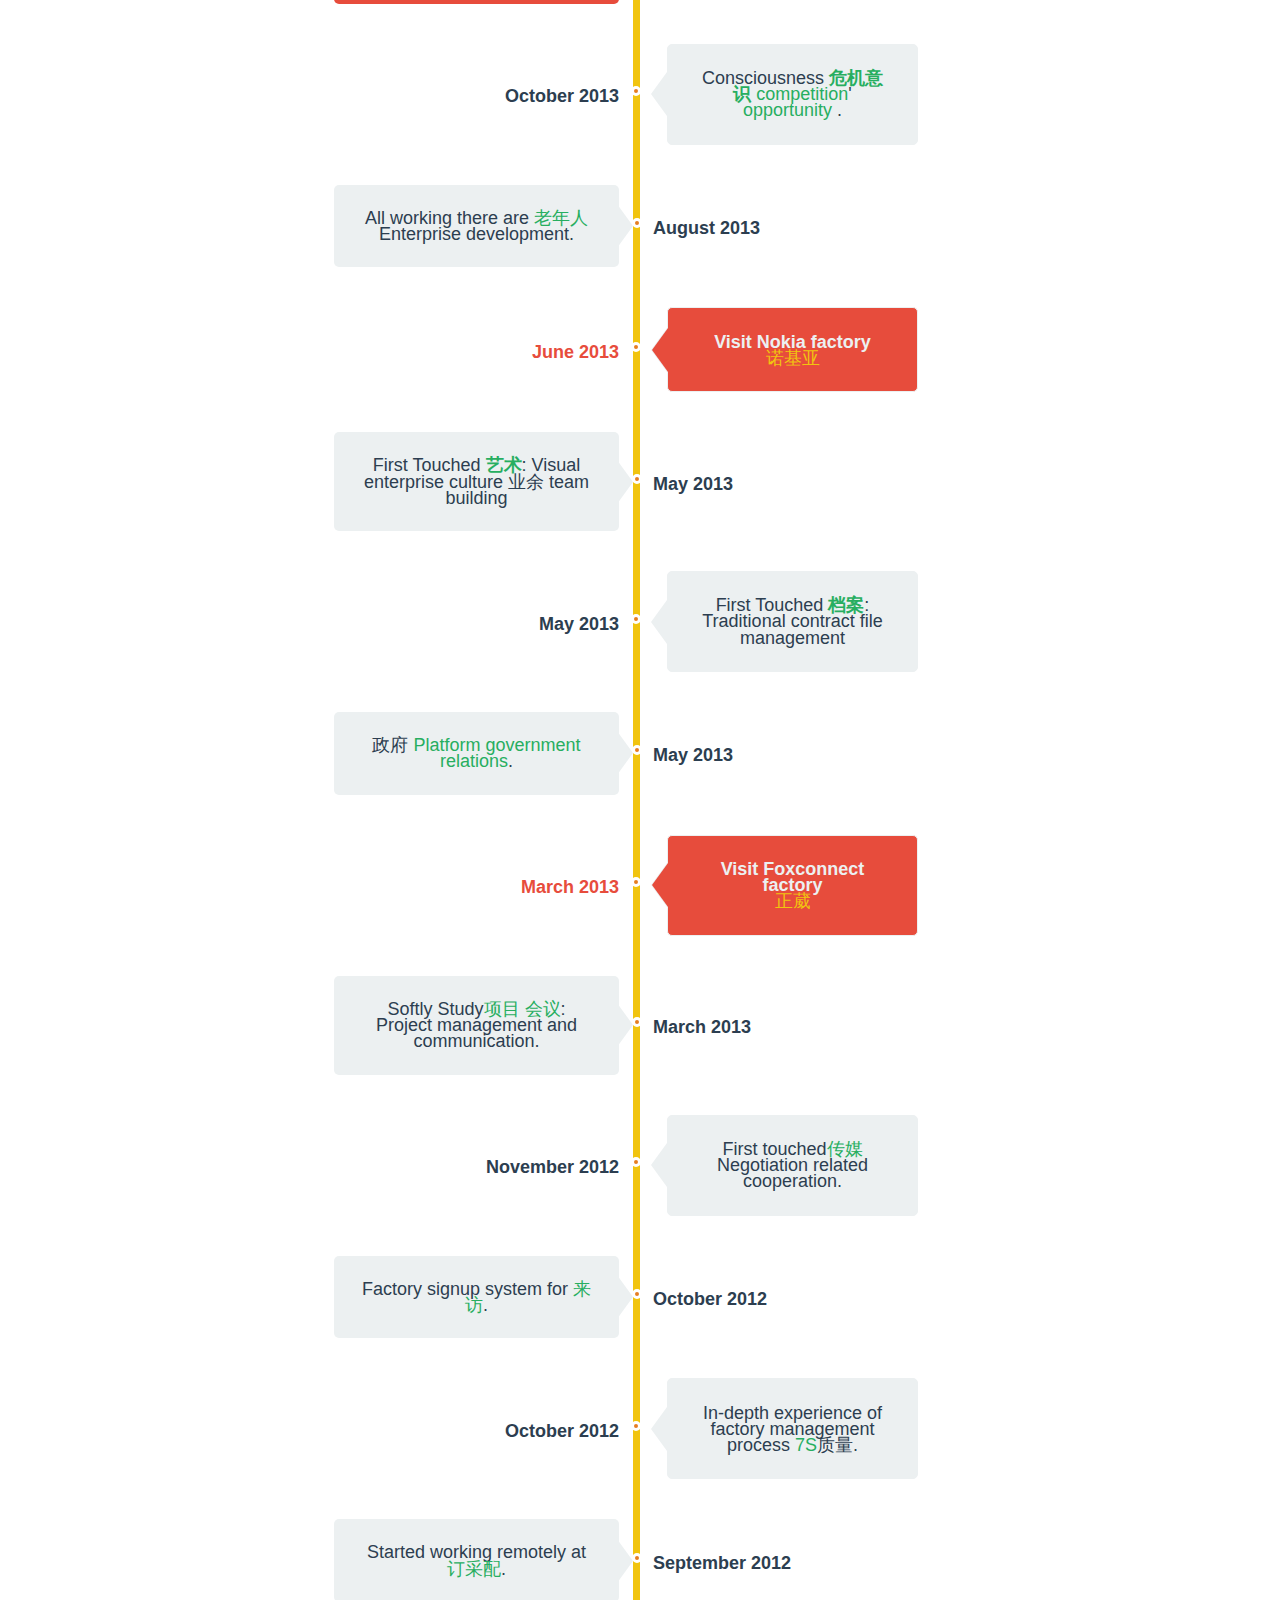
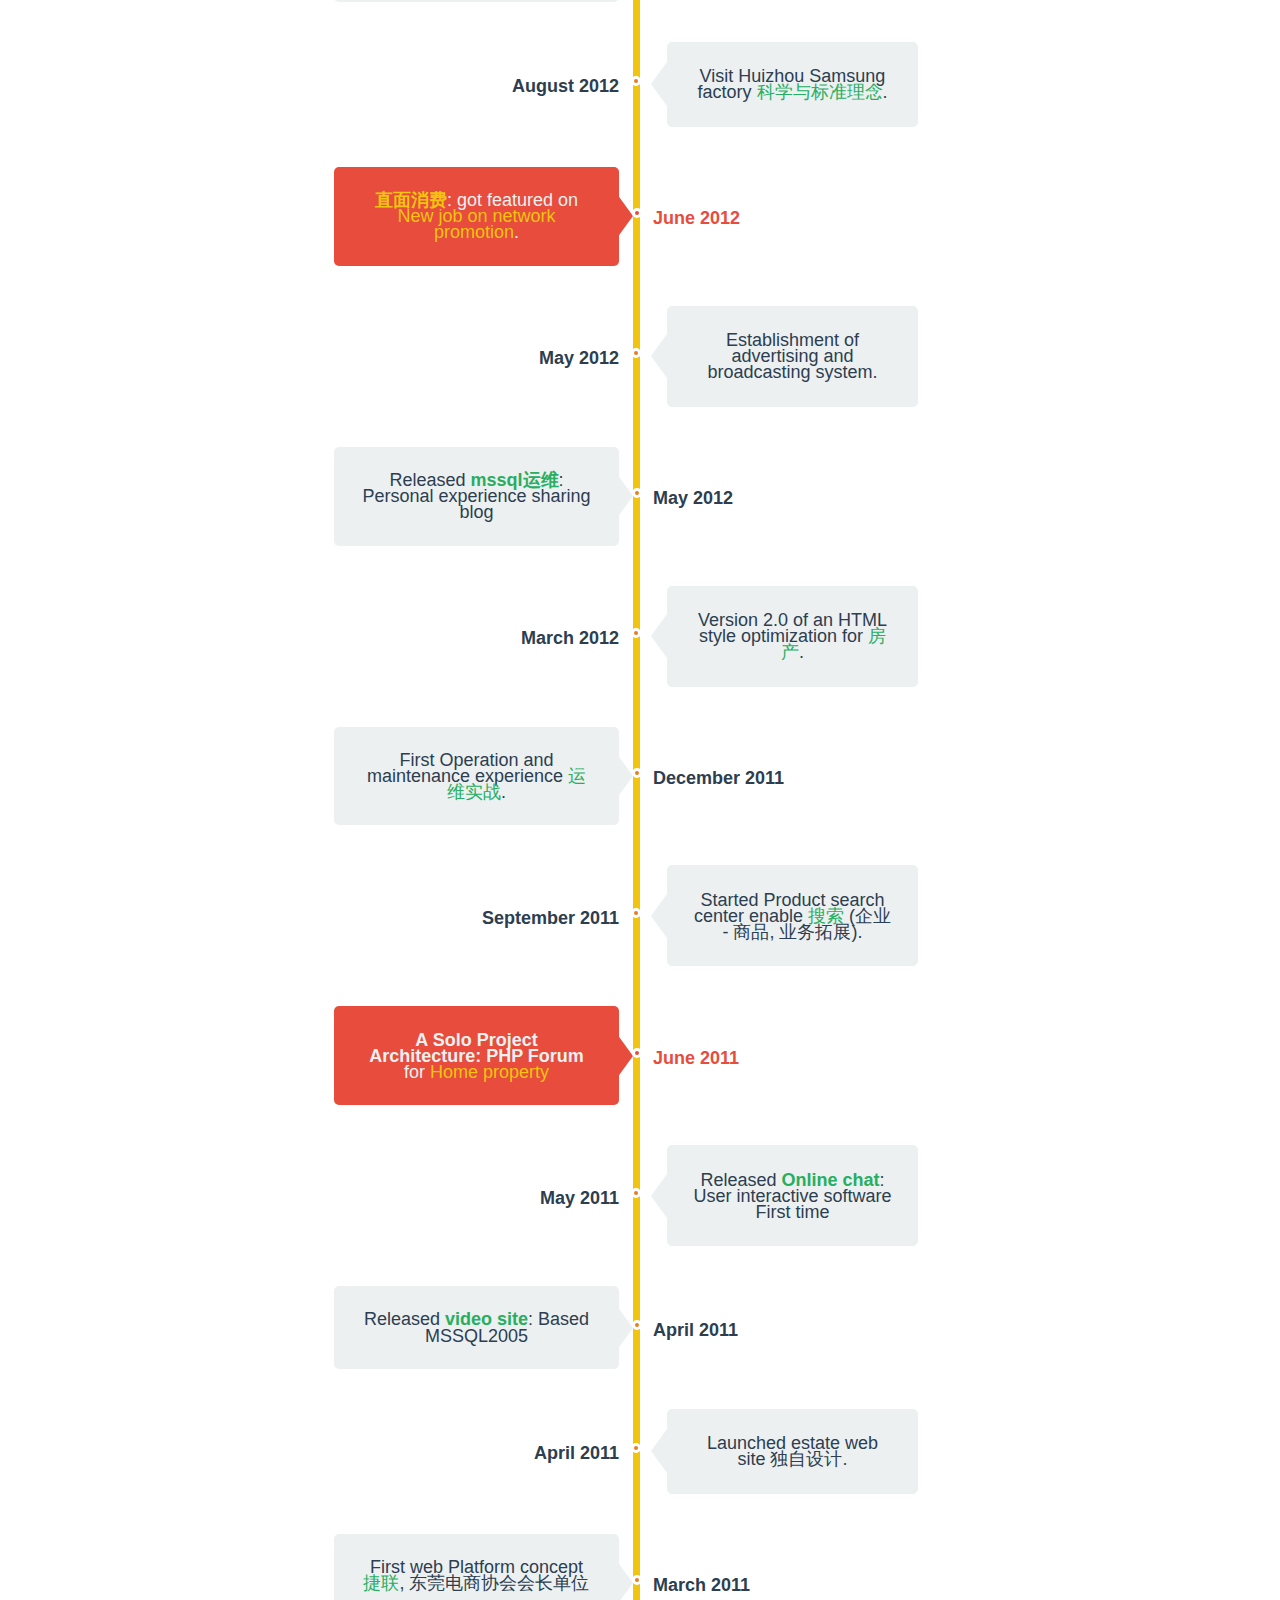
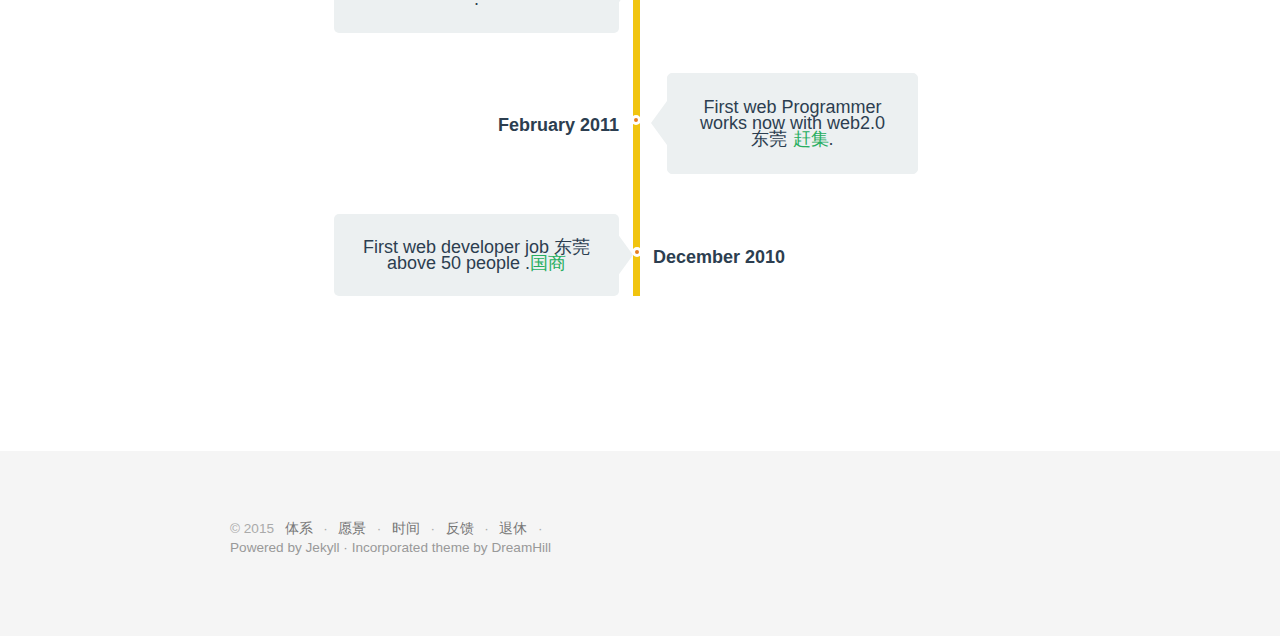
==== commit 27f13fc7: "Update about.html" ====
--- a/about.html
+++ b/about.html
@@ -158,7 +158,7 @@
           <span>July 2014</span>
         </li>
         <li>
-          <p><a href="#" target="_blank">精  准</a> Member business sales.Big Data & Big Member</p>
+          <p><a href="#" target="_blank">『Concept』精  准</a> Member business sales.Big Data & Big Member</p>
           <span>July 2014</span>
         </li>
         <li class="relevant">
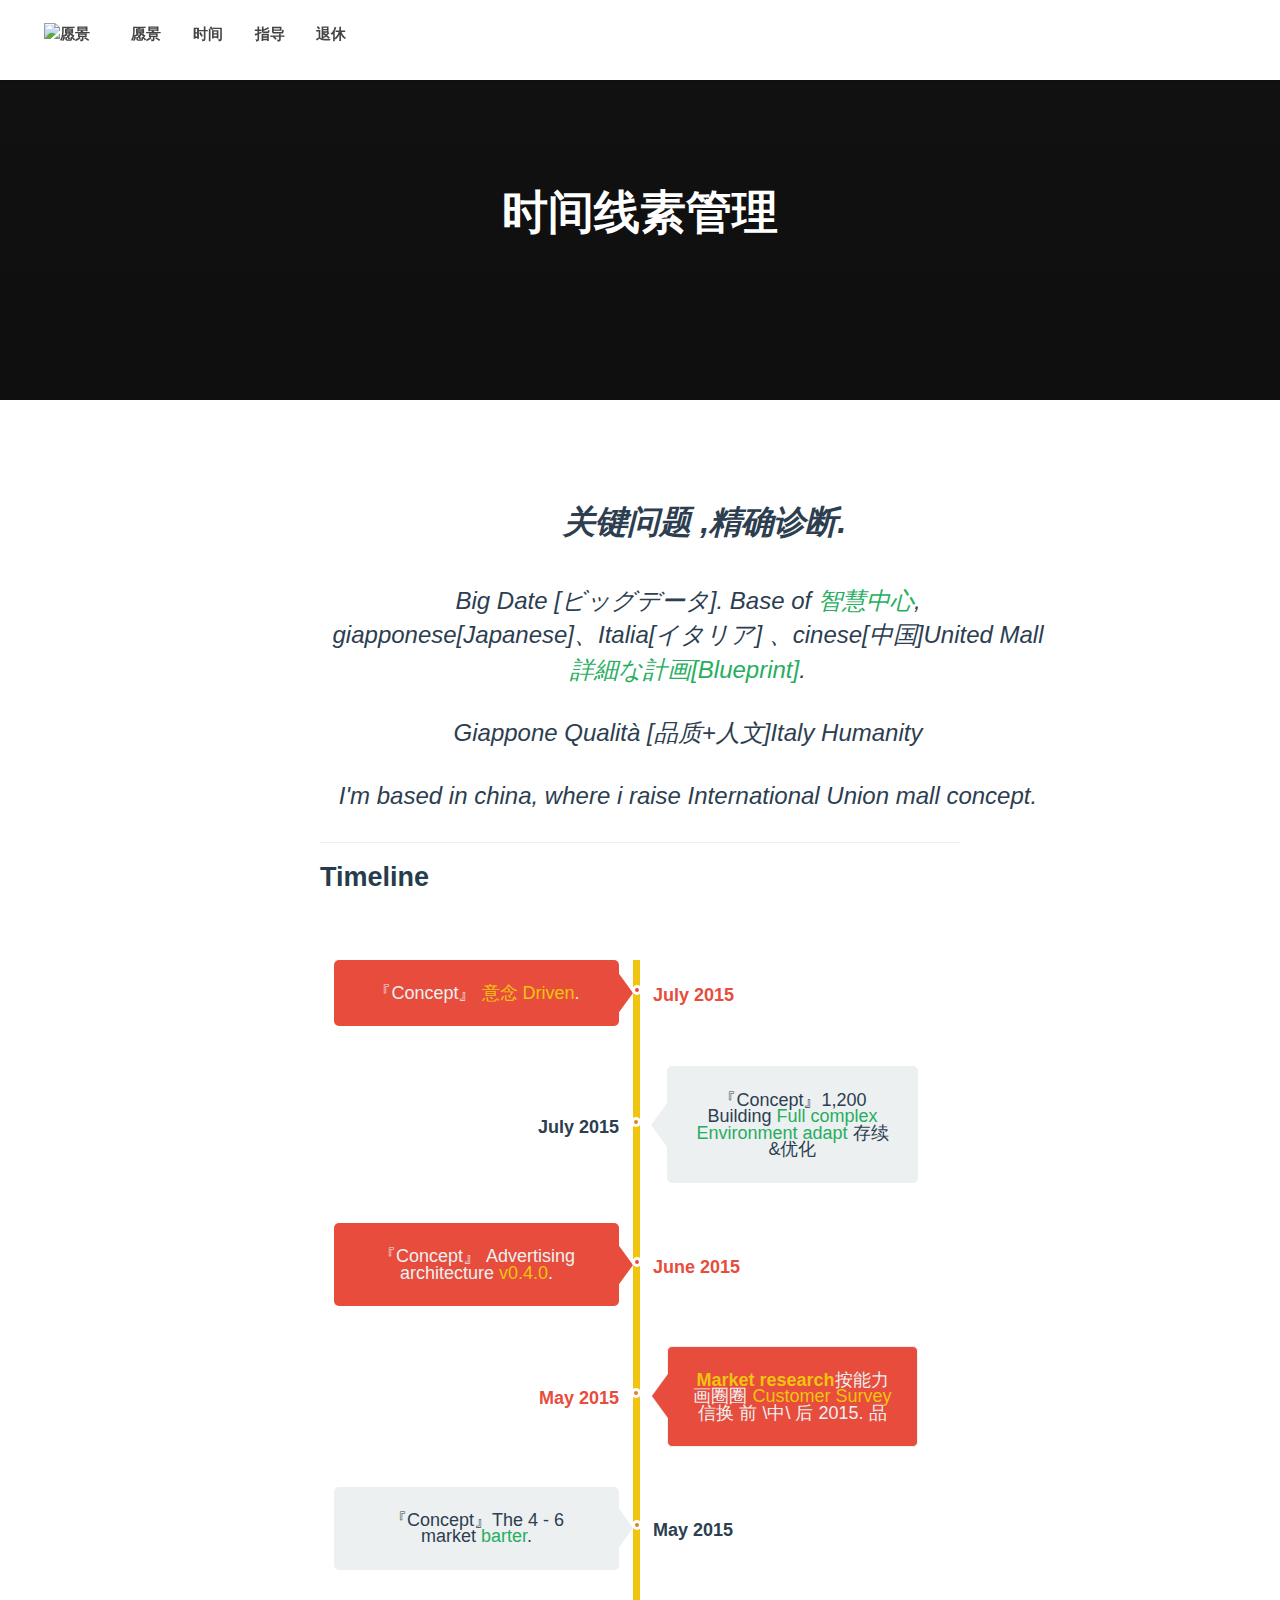
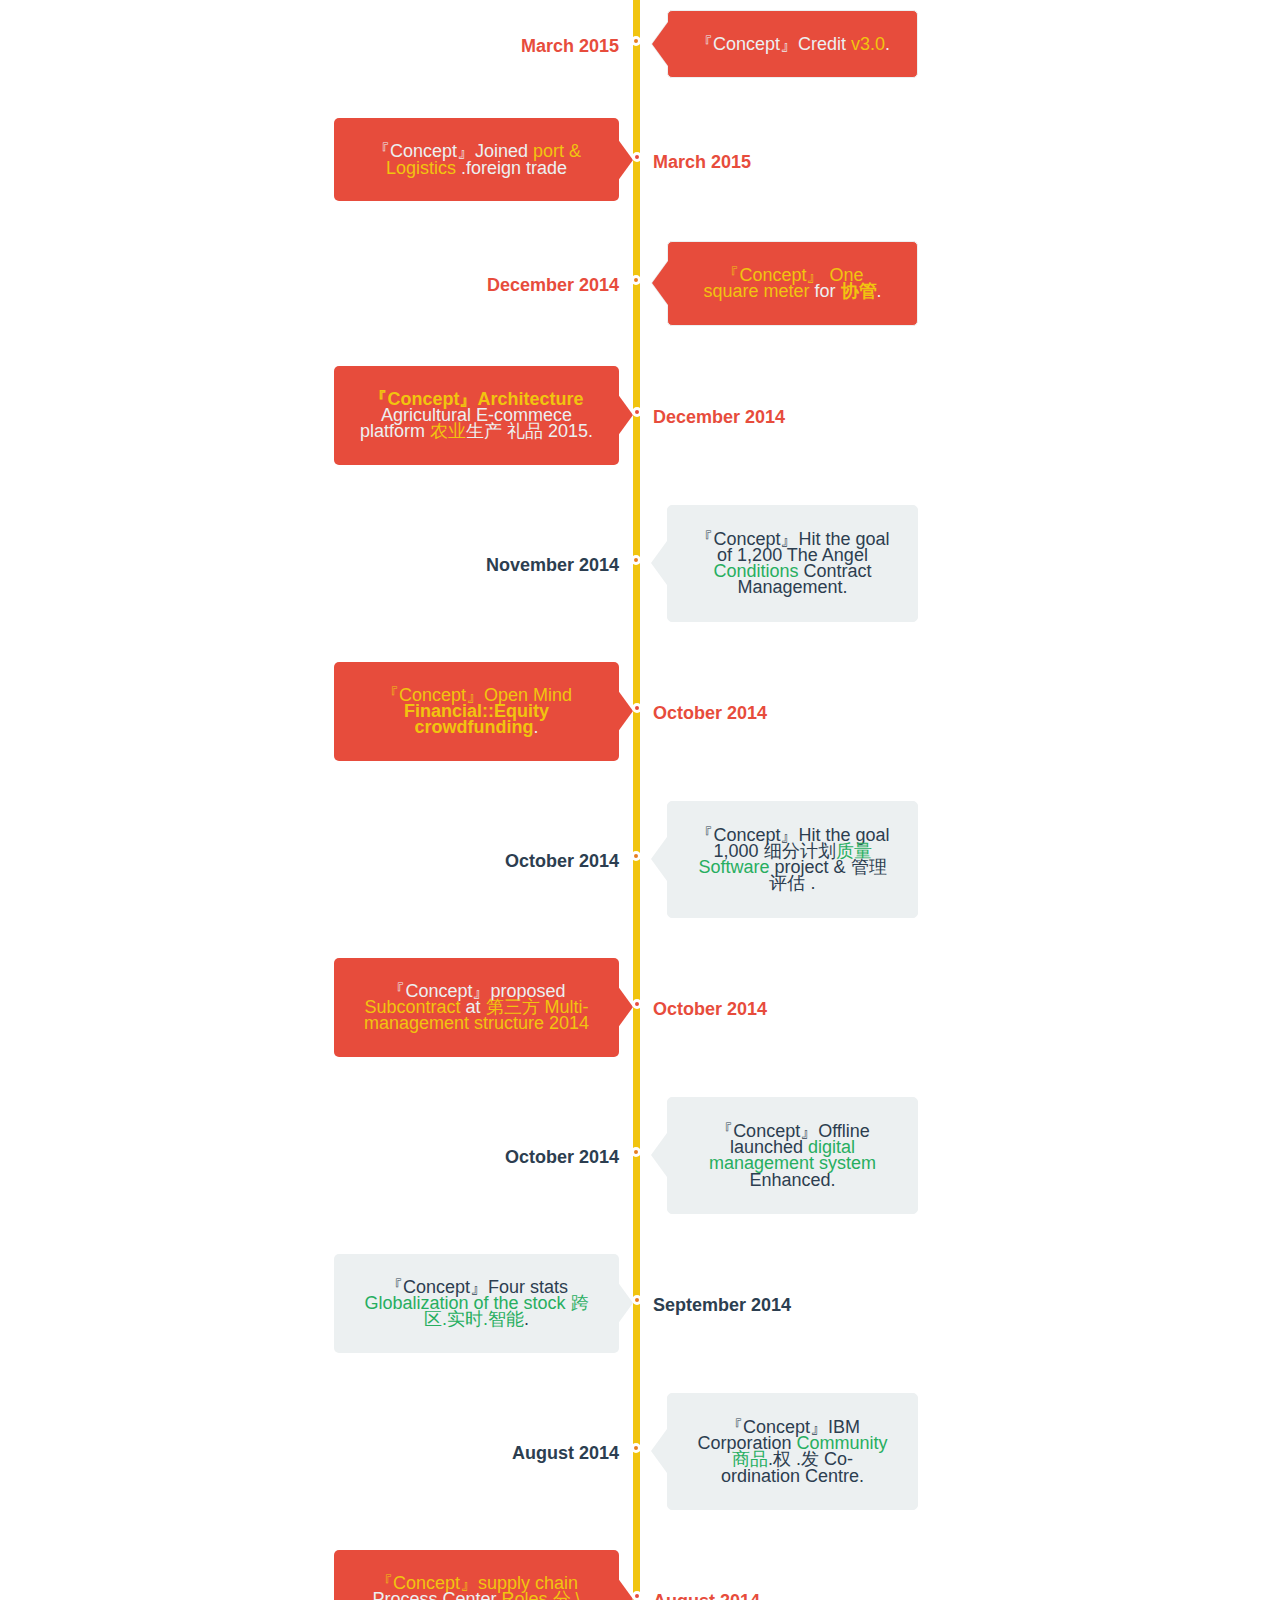
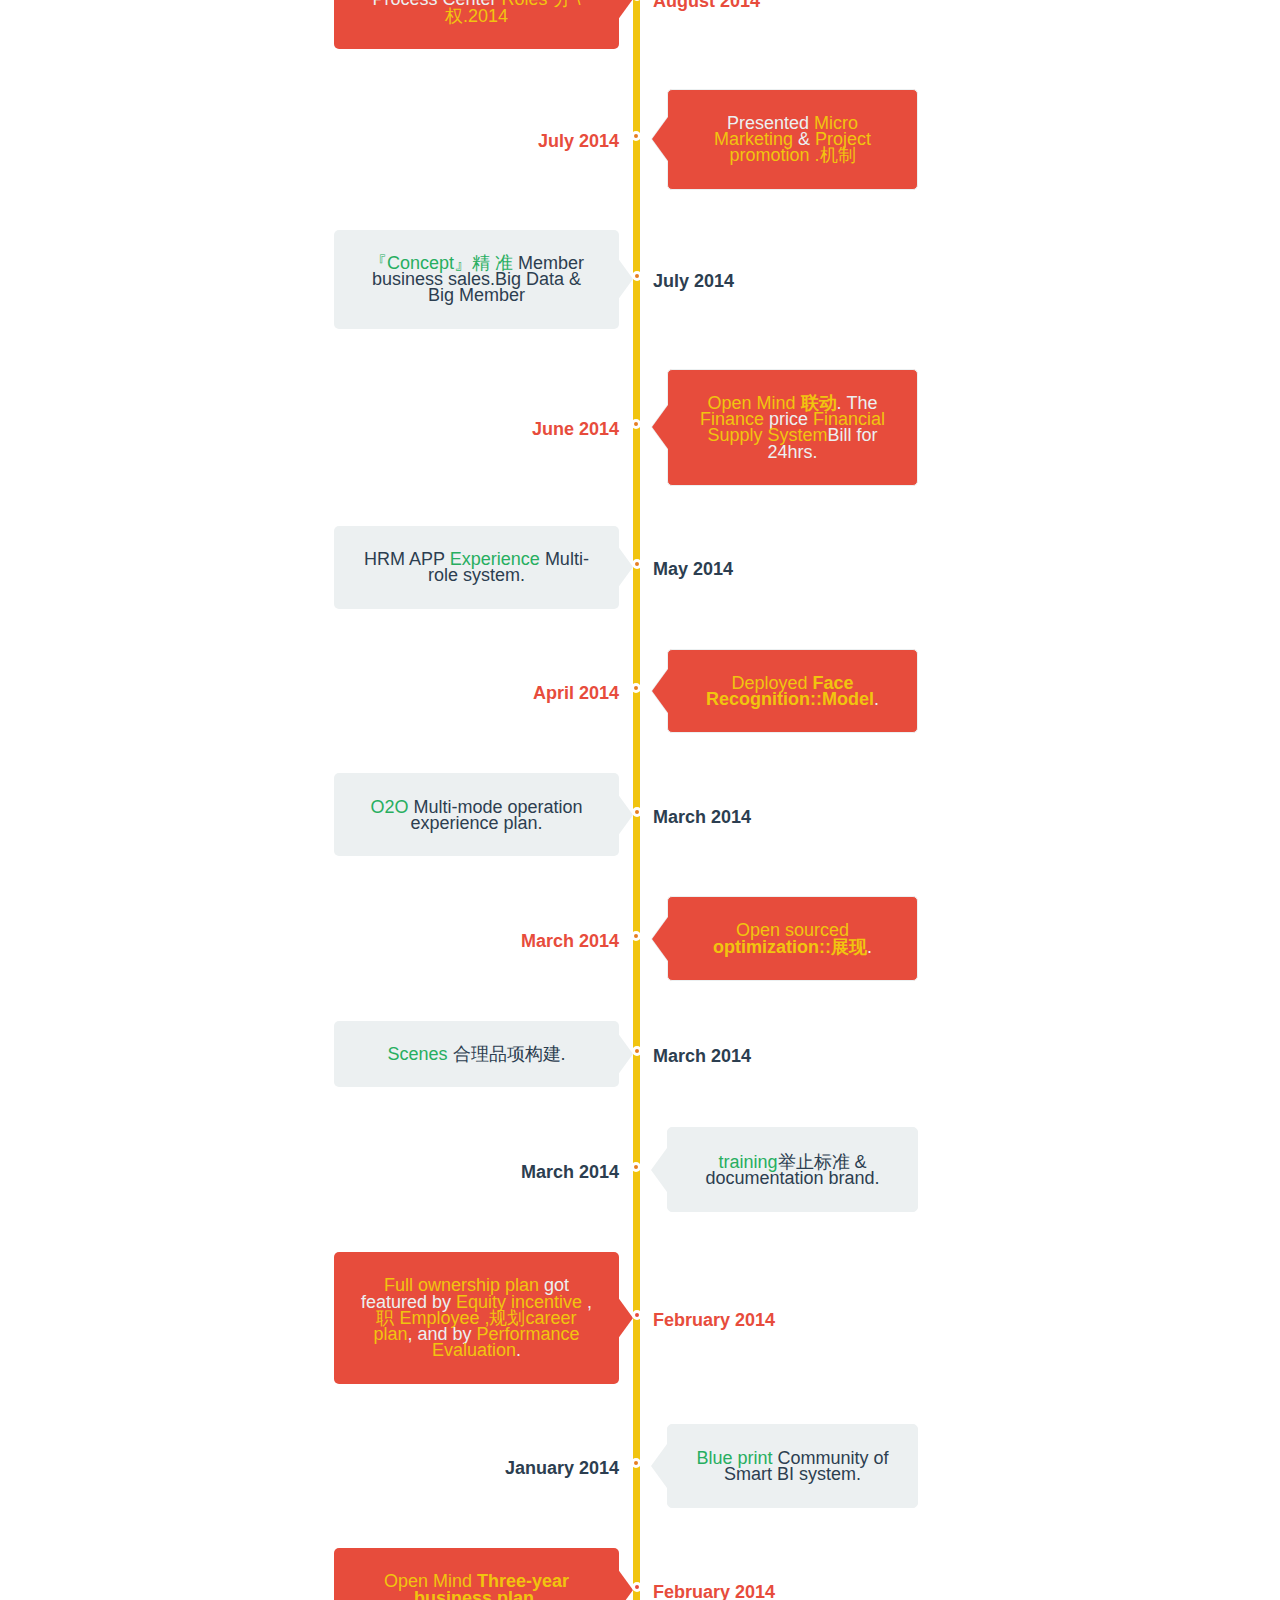
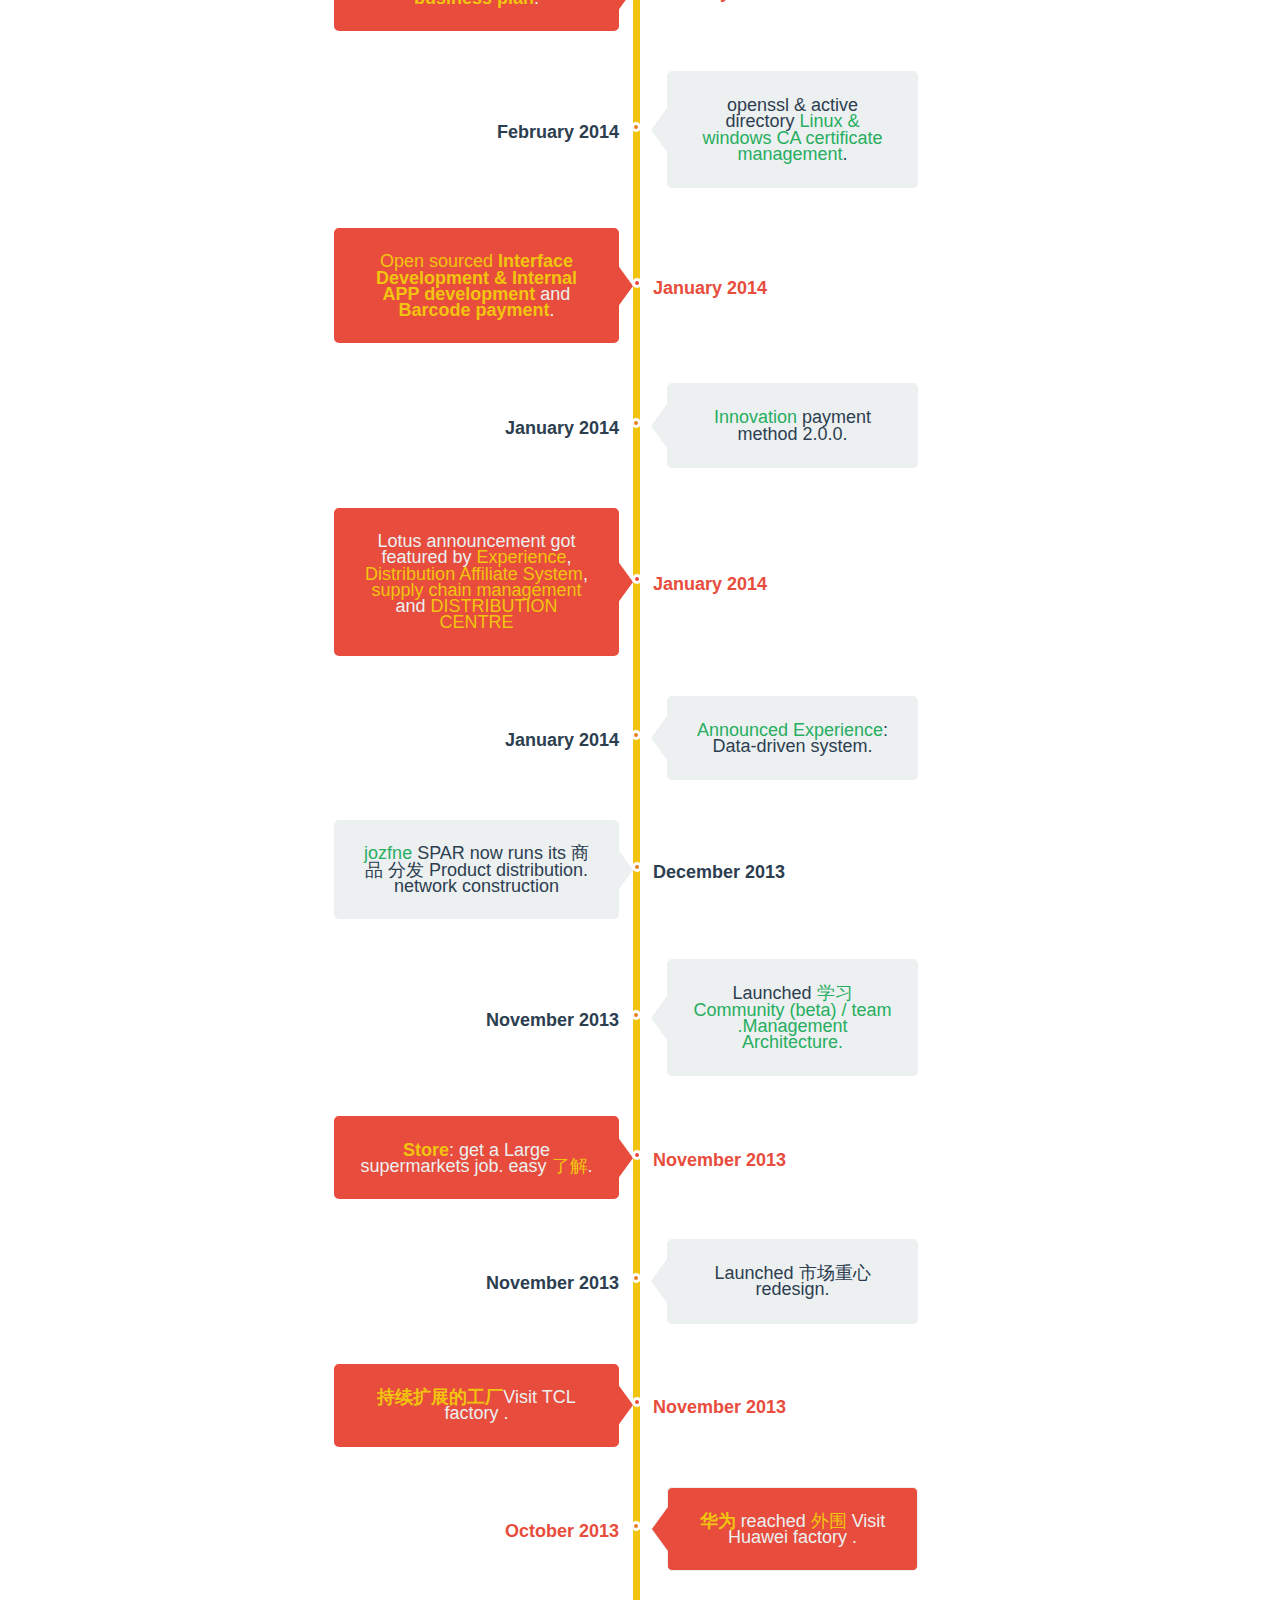
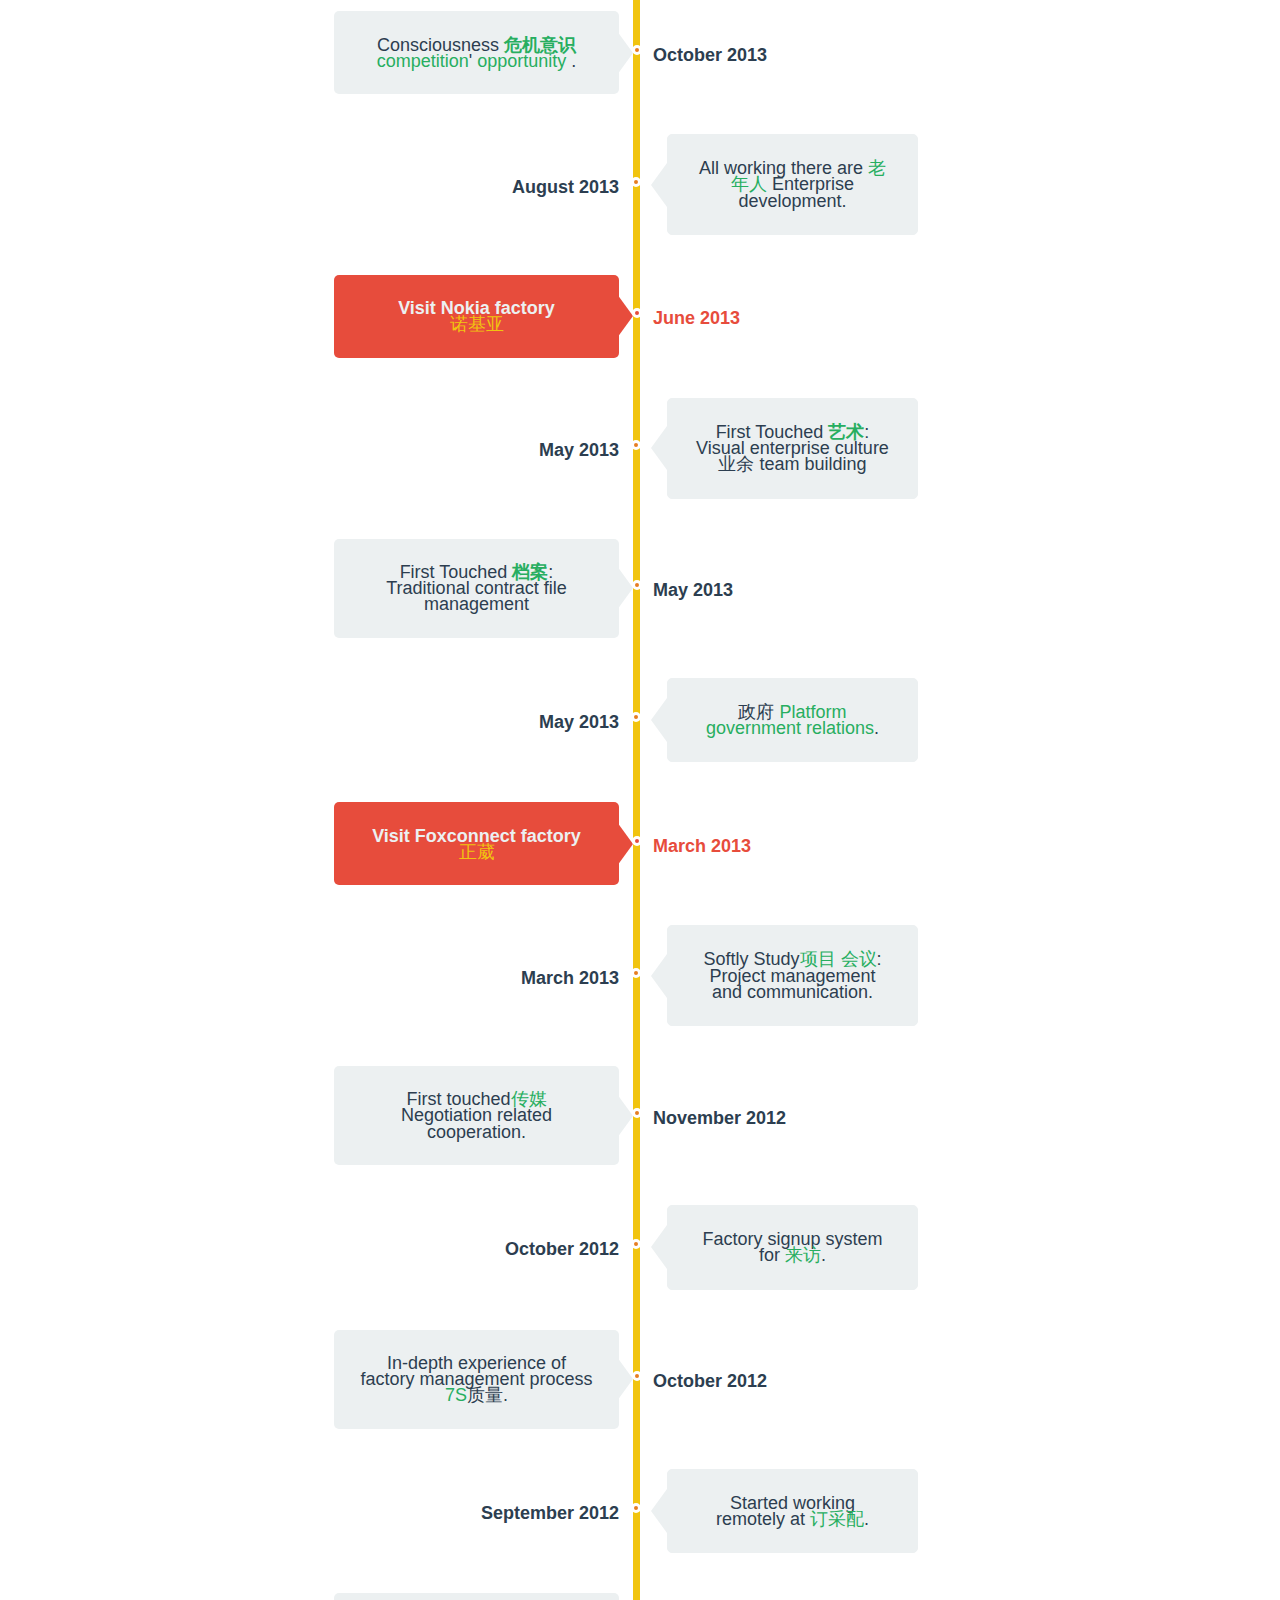
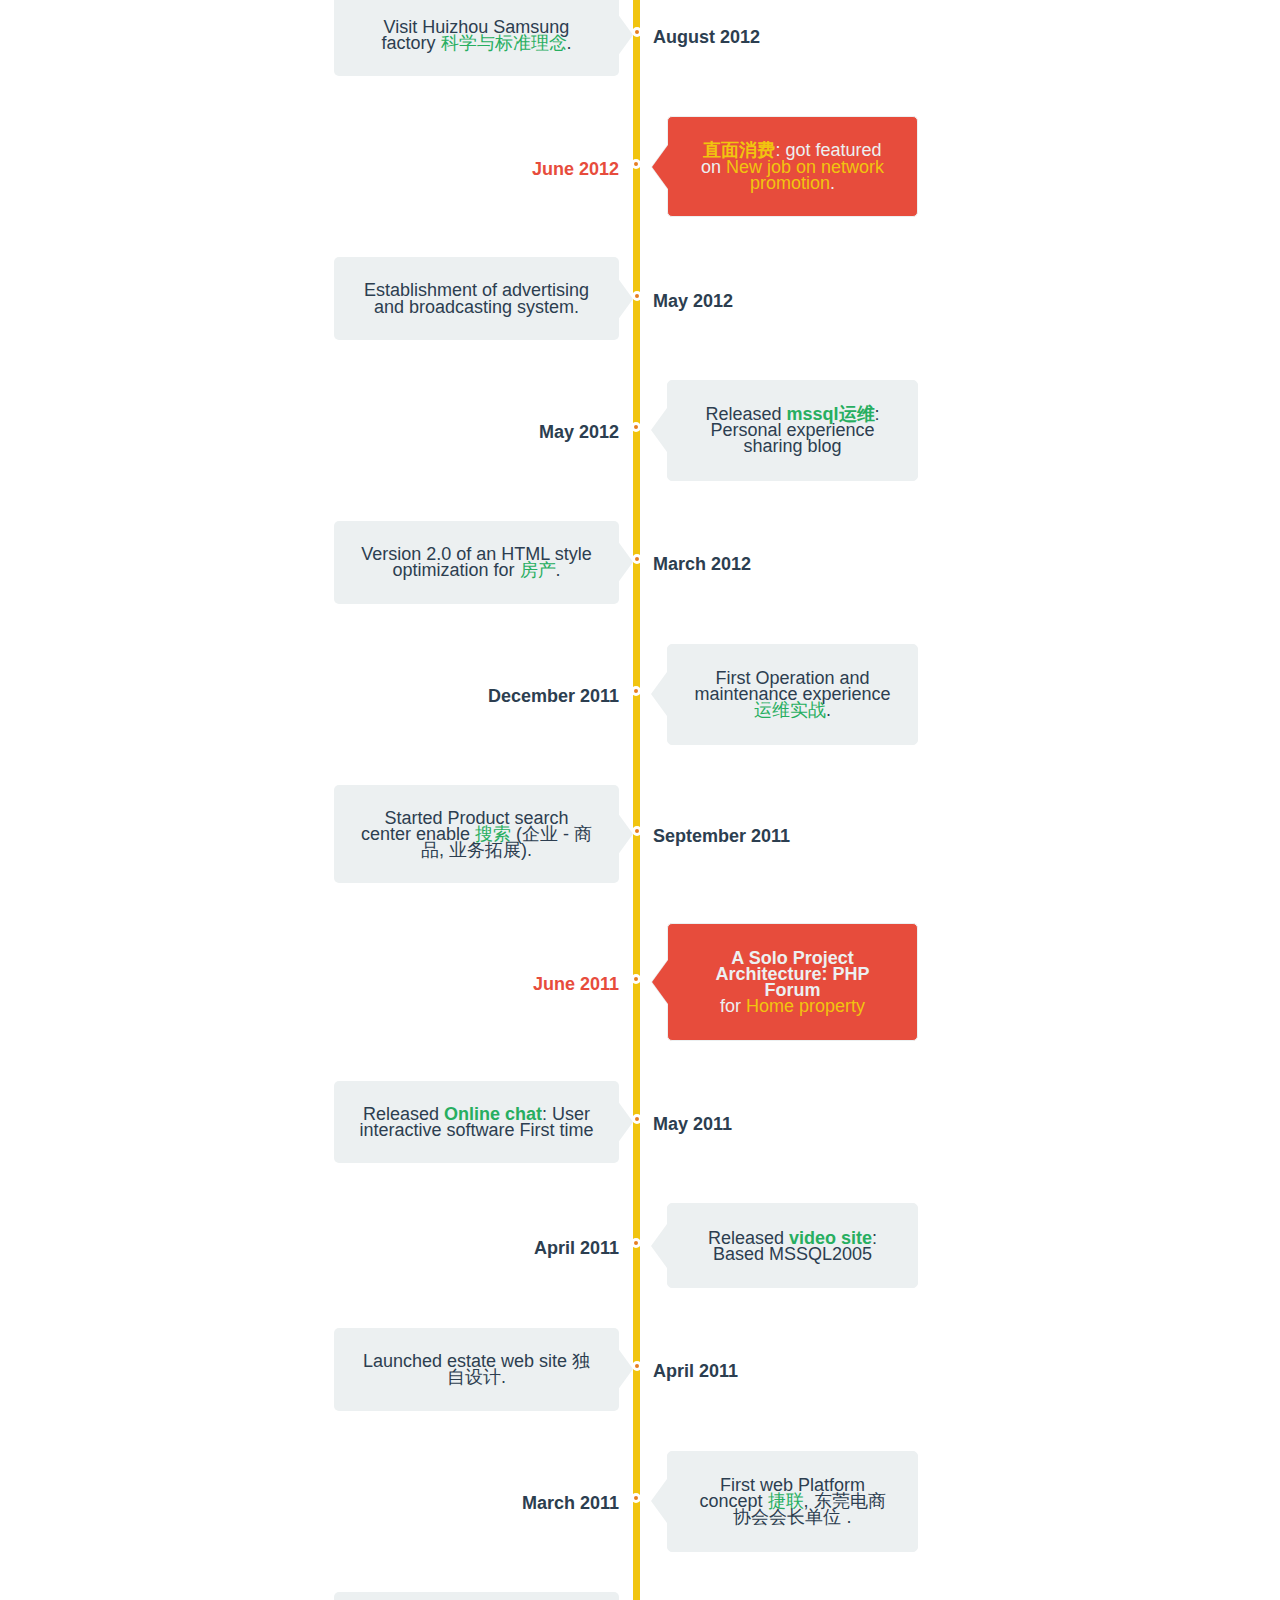
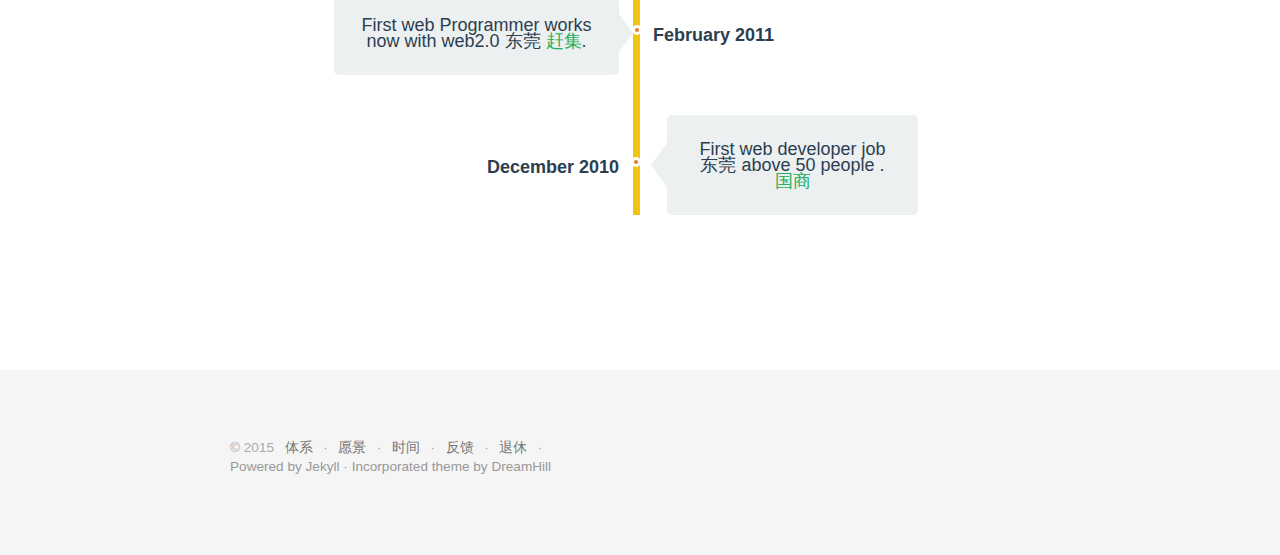
==== commit 2913a4a8: "Update about.html" ====
--- a/about.html
+++ b/about.html
@@ -3,7 +3,7 @@
 <head>
 <meta http-equiv="content-type" content="text/html; charset=utf-8">
 <meta name="viewport" content="width=device-width, initial-scale=1.0">
-<title>时间&mdash;优务</title>
+<title>时间&mdash;从零开始 优化吾生 </title>
 
 <link rel="stylesheet" href="/stylesheets/main.css">
 <link rel="shortcut icon" href="/favicon.ico" type="image/x-icon" />
@@ -108,7 +108,7 @@
         </li>
         <li class="relevant">
           <p>
-            <a href="#">『Concept』 One square meter</a> for <strong><a href="#" target="_blank"协同监管</a></strong>.
+            <a href="#">『Concept』 One square meter</a> for <strong><a href="#" target="_blank">协管</a></strong>.
           </p>
           <span>December 2014</span>
         </li>
@@ -142,7 +142,7 @@
           <span>October 2014</span>
         </li>
         <li>
-          <p>『Concept』New features <a href="#" target="_blank">Globalization of the stock 跨区.实时.智能</a>.</p>
+          <p>『Concept』Four stats <a href="#" target="_blank">Globalization of the stock 跨区.实时.智能</a>.</p>
           <span>September 2014</span>
         </li>
         <li>
@@ -150,7 +150,7 @@
           <span>August 2014</span>
         </li>
         <li class="relevant">
-          <p><a href="#" target="_blank">『Concept』supply</a> Process Center <a href="#" target="_blank">Roles 分 \ 权.2014</a></p>
+          <p><a href="#" target="_blank">『Concept』supply chain</a> Process Center <a href="#" target="_blank">Roles 分 \ 权.2014</a></p>
           <span>August 2014</span>
         </li>
         <li class="relevant">
